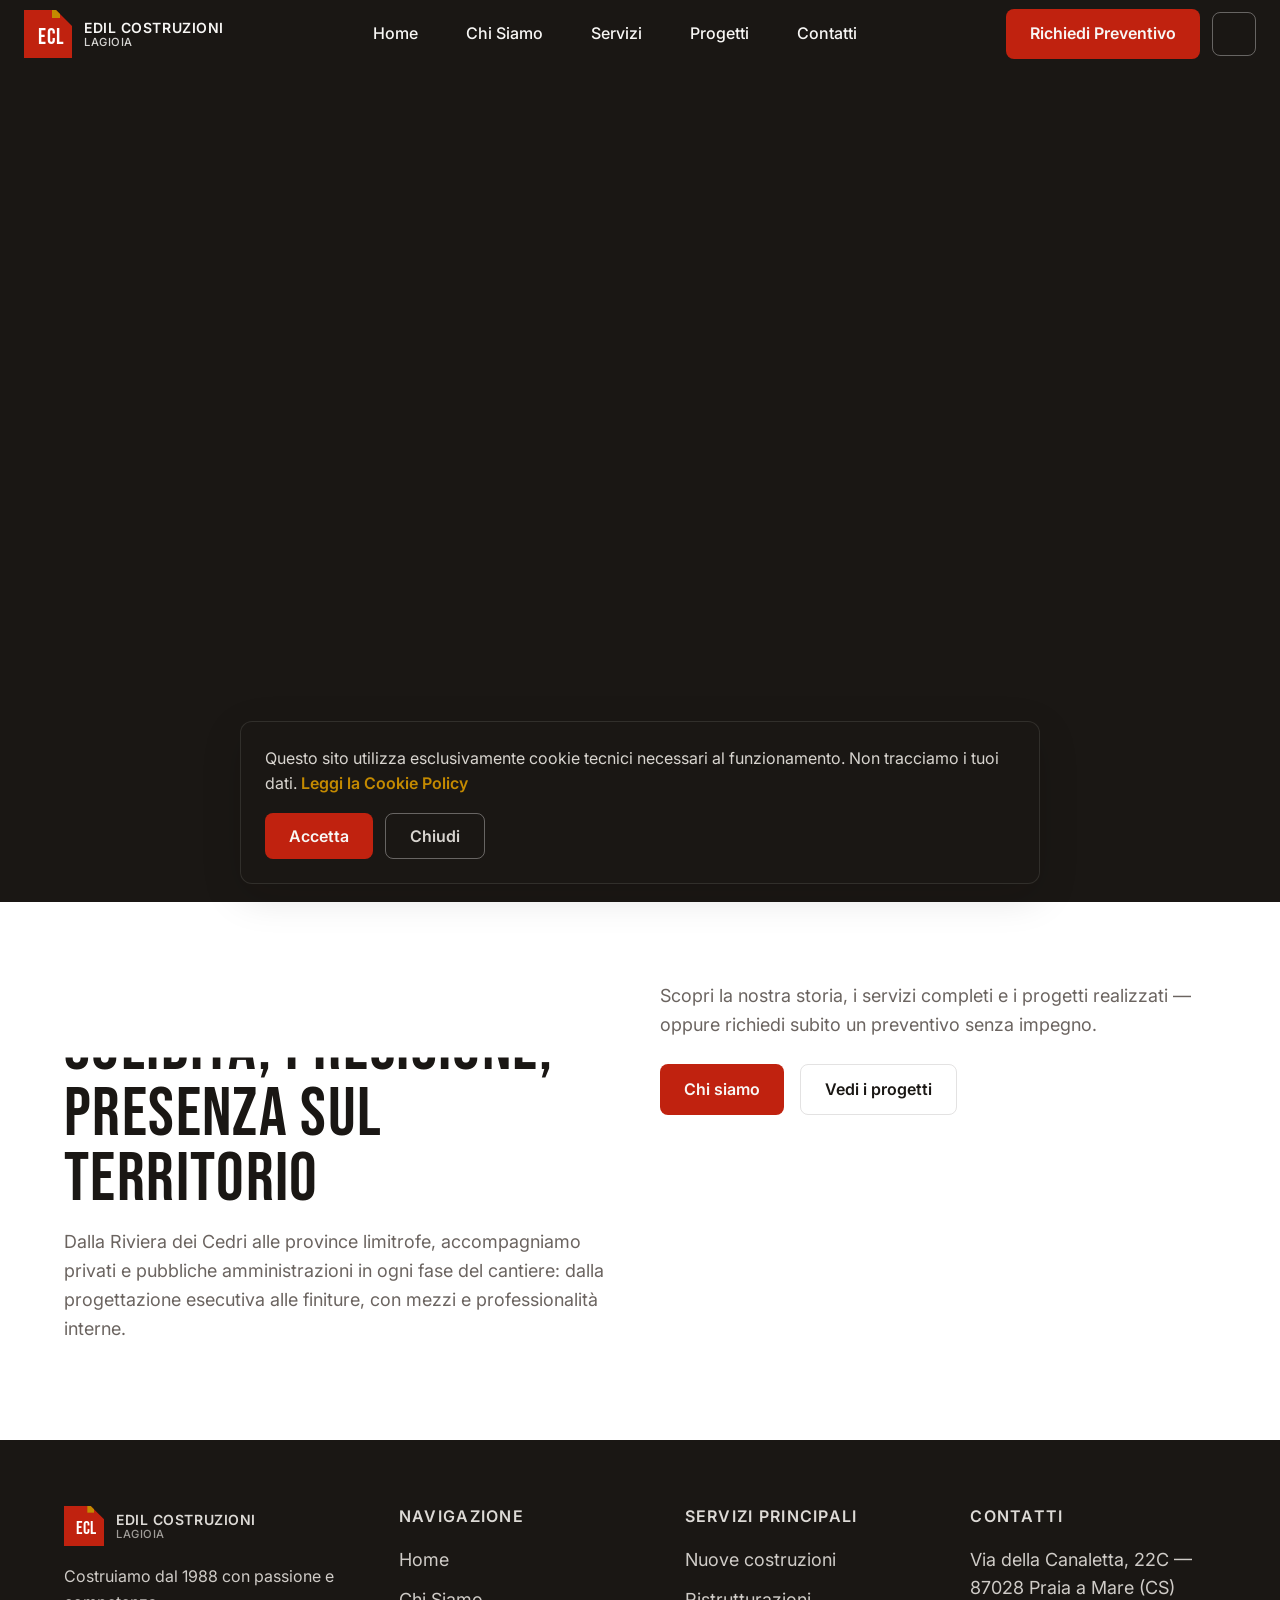
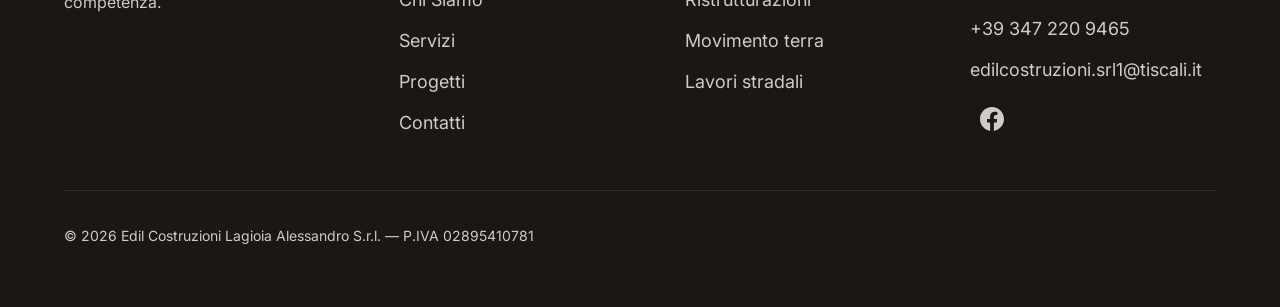
==== index.html @ 084acfce "Add static multi-page site for Edil Costruzioni Lagioia Implement homepage, chi-siamo, servizi, prog" ====
<!DOCTYPE html>
<html lang="it">
  <head>
    <meta charset="UTF-8" />
    <meta name="viewport" content="width=device-width, initial-scale=1.0" />
    <title>Edil Costruzioni Lagioia Alessandro S.r.l. — Impresa Edile dal 1988 | Praia a Mare (CS)</title>
    <meta
      name="description"
      content="Impresa edile con 35+ anni di esperienza in Calabria. Costruzioni, ristrutturazioni, movimento terra e opere civili nelle province di Cosenza, Potenza, Matera e Salerno. Richiedi un preventivo gratuito."
    />
    <meta
      name="keywords"
      content="impresa edile calabria, costruzioni cosenza, ristrutturazioni praia a mare, edil lagioia, costruzioni cs, ristrutturazioni calabria, superbonus calabria"
    />
    <meta name="author" content="Edil Costruzioni Lagioia Alessandro S.r.l." />
    <meta name="robots" content="index, follow" />
    <link rel="canonical" href="https://www.edilcostruzionilagioiaalessandro.it/" />

    <meta property="og:type" content="website" />
    <meta property="og:title" content="Edil Costruzioni Lagioia — Impresa Edile dal 1988 in Calabria" />
    <meta
      property="og:description"
      content="Costruzioni, ristrutturazioni e opere civili in Calabria. Oltre 35 anni di esperienza. Richiedi preventivo gratuito."
    />
    <meta property="og:url" content="https://www.edilcostruzionilagioiaalessandro.it/" />
    <meta property="og:locale" content="it_IT" />

    <meta name="twitter:card" content="summary_large_image" />
    <meta name="twitter:title" content="Edil Costruzioni Lagioia — Impresa Edile dal 1988" />
    <meta name="twitter:description" content="Impresa edile con 35+ anni di esperienza in Calabria. Preventivi gratuiti." />

    <link rel="preconnect" href="https://fonts.googleapis.com" />
    <link rel="preconnect" href="https://fonts.gstatic.com" crossorigin />
    <link
      href="https://fonts.googleapis.com/css2?family=Bebas+Neue&family=Inter:wght@400;500;600&display=swap"
      rel="stylesheet"
    />
    <link rel="icon" href="/favicon.svg" type="image/svg+xml" />
    <link rel="stylesheet" href="/assets/css/style.css" />

    <script type="application/ld+json">
      {
        "@context": "https://schema.org",
        "@type": "LocalBusiness",
        "@id": "https://www.edilcostruzionilagioiaalessandro.it/",
        "name": "Edil Costruzioni Lagioia Alessandro S.r.l.",
        "description": "Impresa edile con oltre 35 anni di esperienza in costruzioni, ristrutturazioni e opere civili in Calabria.",
        "url": "https://www.edilcostruzionilagioiaalessandro.it/",
        "telephone": "+393472209465",
        "email": "edilcostruzioni.srl1@tiscali.it",
        "foundingDate": "1988",
        "vatID": "IT02895410781",
        "address": {
          "@type": "PostalAddress",
          "streetAddress": "Via della Canaletta, 22C",
          "addressLocality": "Praia a Mare",
          "postalCode": "87028",
          "addressRegion": "CS",
          "addressCountry": "IT"
        },
        "geo": {
          "@type": "GeoCoordinates",
          "latitude": 39.8983,
          "longitude": 15.7773
        },
        "areaServed": ["Cosenza", "Potenza", "Matera", "Salerno"],
        "serviceType": [
          "Costruzioni residenziali",
          "Ristrutturazioni",
          "Movimento terra",
          "Noleggio mezzi",
          "Lavori stradali"
        ],
        "openingHoursSpecification": [
          {
            "@type": "OpeningHoursSpecification",
            "dayOfWeek": ["Monday", "Tuesday", "Wednesday", "Thursday", "Friday"],
            "opens": "08:00",
            "closes": "18:00"
          },
          {
            "@type": "OpeningHoursSpecification",
            "dayOfWeek": "Saturday",
            "opens": "08:00",
            "closes": "13:00"
          }
        ],
        "sameAs": ["https://www.facebook.com/costruzionilagioiasrl/"]
      }
    </script>
  </head>
  <body class="page-home">
    <a href="#main-content" class="sr-only skip-link">Salta al contenuto</a>

    <header class="site-header" role="banner">
      <div class="nav-inner" data-nav-root>
        <a href="/" class="logo-link" aria-label="Edil Costruzioni Lagioia — Home">
          <svg class="logo-svg" width="48" height="48" viewBox="0 0 48 48" aria-hidden="true">
            <defs>
              <clipPath id="logo-clip-home">
                <polygon points="0,0 32,0 48,16 48,48 0,48" />
              </clipPath>
            </defs>
            <g clip-path="url(#logo-clip-home)">
              <rect width="48" height="48" fill="#c0220f" />
              <rect x="28" y="0" width="8" height="8" fill="#c48a00" />
            </g>
            <text
              x="14"
              y="34"
              font-family="'Bebas Neue', sans-serif"
              font-size="22"
              fill="#ffffff"
              letter-spacing="0.05em"
            >
              ECL
            </text>
          </svg>
          <span class="logo-text">
            <span>Edil Costruzioni</span>
            <span>Lagioia</span>
          </span>
        </a>

        <nav class="nav-desktop" role="navigation" aria-label="Menu principale">
          <a href="/" class="nav-link" aria-current="page">Home</a>
          <a href="/chi-siamo/" class="nav-link">Chi Siamo</a>
          <a href="/servizi/" class="nav-link">Servizi</a>
          <a href="/progetti/" class="nav-link">Progetti</a>
          <a href="/contatti/" class="nav-link">Contatti</a>
        </nav>

        <div class="nav-actions">
          <a href="/contatti/" class="btn btn--primary">Richiedi Preventivo</a>
          <button type="button" class="btn btn--icon" data-theme-toggle aria-pressed="false" aria-label="Attiva tema scuro">
            <i data-lucide="moon" width="20" height="20" data-icon-moon aria-hidden="true"></i>
            <i data-lucide="sun" width="20" height="20" data-icon-sun aria-hidden="true"></i>
          </button>
        </div>

        <button
          type="button"
          class="burger-toggle"
          data-burger-toggle
          aria-expanded="false"
          aria-controls="mobile-menu"
          aria-label="Apri menu"
        >
          <i data-lucide="menu" width="24" height="24" aria-hidden="true"></i>
        </button>
      </div>
    </header>

    <div
      id="mobile-menu"
      class="mobile-menu"
      data-mobile-menu
      role="dialog"
      aria-modal="true"
      aria-label="Menu di navigazione"
      aria-hidden="true"
    >
      <div class="mobile-menu__top">
        <button type="button" class="mobile-menu__close" data-mobile-close aria-label="Chiudi menu">
          <i data-lucide="x" width="28" height="28" aria-hidden="true"></i>
        </button>
      </div>
      <nav class="mobile-menu__nav" aria-label="Sezioni">
        <a href="/">Home</a>
        <a href="/chi-siamo/">Chi Siamo</a>
        <a href="/servizi/">Servizi</a>
        <a href="/progetti/">Progetti</a>
        <a href="/contatti/">Contatti</a>
      </nav>
      <div class="mobile-menu__bottom">
        <a href="tel:+393472209465"><i data-lucide="phone" width="20" height="20" aria-hidden="true"></i> +39 347 220 9465</a>
        <a
          class="btn btn--whatsapp"
          href="https://wa.me/393472209465?text=Buongiorno%2C%20vi%20contatto%20dal%20sito%20web.%20Vorrei%20richiedere%20un%20preventivo%20per%20i%20seguenti%20lavori%3A%20"
          target="_blank"
          rel="noopener noreferrer"
        >
          <i data-lucide="message-circle" width="22" height="22" aria-hidden="true"></i>
          WhatsApp
        </a>
      </div>
    </div>

    <main id="main-content">
      <section class="hero" id="home" aria-labelledby="hero-title">
        <div class="hero__grid">
          <div class="hero__content">
            <p class="hero__overline reveal">Dal 1988 in Calabria</p>
            <h1 id="hero-title" class="reveal-up">Costruiamo<br />il tuo futuro</h1>
            <p class="hero__subtitle reveal text-muted">
              Impresa edile di fiducia da oltre 35 anni. Costruzioni, ristrutturazioni e opere civili nelle province di
              Cosenza, Potenza, Matera e Salerno.
            </p>
            <div class="hero__actions reveal">
              <a href="/contatti/" class="btn btn--primary">Richiedi Preventivo</a>
              <a href="/servizi/" class="btn btn--outline-light">Scopri i Servizi</a>
            </div>
            <div class="hero__stats reveal" data-hero-stats>
              <div class="stat-card">
                <div class="stat-card__num" data-count="35">0+</div>
                <p class="stat-card__label">Anni di esperienza</p>
              </div>
              <div class="stat-card">
                <div class="stat-card__num" data-count="500">0+</div>
                <p class="stat-card__label">Progetti completati</p>
              </div>
              <div class="stat-card">
                <div class="stat-card__num" data-count="4">0</div>
                <p class="stat-card__label">Province servite</p>
              </div>
            </div>
          </div>
          <div class="hero__media reveal">
            <img
              src="https://images.unsplash.com/photo-1504307651254-35680f356dfd?w=1200&q=80"
              alt="Cantiere edile con gru e ponteggi"
              width="800"
              height="1000"
              decoding="async"
              fetchpriority="high"
            />
          </div>
        </div>
        <div class="hero__scroll" aria-hidden="true">
          <span>Scroll</span>
          <i data-lucide="chevron-down" width="20" height="20"></i>
        </div>
      </section>

      <section class="intro-strip section" aria-labelledby="intro-title">
        <div class="container intro-strip__inner">
          <div class="reveal-up">
            <span class="section-label">Perché sceglierci</span>
            <h2 id="intro-title">Solidità, precisione, presenza sul territorio</h2>
            <p class="text-muted">
              Dalla Riviera dei Cedri alle province limitrofe, accompagniamo privati e pubbliche amministrazioni in ogni
              fase del cantiere: dalla progettazione esecutiva alle finiture, con mezzi e professionalità interne.
            </p>
          </div>
          <div class="reveal">
            <p class="text-muted" style="margin-bottom: var(--space-6)">
              Scopri la nostra storia, i servizi completi e i progetti realizzati — oppure richiedi subito un preventivo
              senza impegno.
            </p>
            <div style="display: flex; flex-wrap: wrap; gap: var(--space-4)">
              <a href="/chi-siamo/" class="btn btn--primary">Chi siamo</a>
              <a href="/progetti/" class="btn btn--ghost">Vedi i progetti</a>
            </div>
          </div>
        </div>
      </section>
    </main>

    <footer class="site-footer" role="contentinfo">
      <div class="container">
        <div class="footer-grid">
          <div>
            <a href="/" class="logo-link" style="margin-bottom: var(--space-4)">
              <svg class="logo-svg" width="40" height="40" viewBox="0 0 48 48" aria-hidden="true">
                <defs>
                  <clipPath id="logo-clip-foot-home">
                    <polygon points="0,0 32,0 48,16 48,48 0,48" />
                  </clipPath>
                </defs>
                <g clip-path="url(#logo-clip-foot-home)">
                  <rect width="48" height="48" fill="#c0220f" />
                  <rect x="28" y="0" width="8" height="8" fill="#c48a00" />
                </g>
                <text x="14" y="34" font-family="'Bebas Neue', sans-serif" font-size="22" fill="#ffffff">ECL</text>
              </svg>
              <span class="logo-text">
                <span>Edil Costruzioni</span>
                <span>Lagioia</span>
              </span>
            </a>
            <p class="footer-tagline">Costruiamo dal 1988 con passione e competenza.</p>
          </div>
          <div class="footer-col">
            <h3>Navigazione</h3>
            <ul>
              <li><a href="/">Home</a></li>
              <li><a href="/chi-siamo/">Chi Siamo</a></li>
              <li><a href="/servizi/">Servizi</a></li>
              <li><a href="/progetti/">Progetti</a></li>
              <li><a href="/contatti/">Contatti</a></li>
            </ul>
          </div>
          <div class="footer-col">
            <h3>Servizi principali</h3>
            <ul>
              <li><a href="/servizi/">Nuove costruzioni</a></li>
              <li><a href="/servizi/">Ristrutturazioni</a></li>
              <li><a href="/servizi/">Movimento terra</a></li>
              <li><a href="/servizi/">Lavori stradali</a></li>
            </ul>
          </div>
          <div class="footer-col">
            <h3>Contatti</h3>
            <ul>
              <li>Via della Canaletta, 22C — 87028 Praia a Mare (CS)</li>
              <li><a href="tel:+393472209465">+39 347 220 9465</a></li>
              <li><a href="mailto:edilcostruzioni.srl1@tiscali.it">edilcostruzioni.srl1@tiscali.it</a></li>
            </ul>
            <a
              href="https://www.facebook.com/costruzionilagioiasrl/"
              class="social-link"
              aria-label="Facebook"
              target="_blank"
              rel="noopener noreferrer"
            >
              <svg width="24" height="24" viewBox="0 0 24 24" aria-hidden="true" fill="currentColor">
                <path
                  d="M24 12.073c0-6.627-5.373-12-12-12s-12 5.373-12 12c0 5.99 4.388 10.954 10.125 11.854v-8.385H7.078v-3.47h3.047V9.43c0-3.007 1.792-4.669 4.533-4.669 1.312 0 2.686.235 2.686.235v2.953H15.83c-1.491 0-1.956.925-1.956 1.874v2.25h3.328l-.532 3.47h-2.796v8.385C19.612 23.027 24 18.062 24 12.073z"
                />
              </svg>
            </a>
          </div>
        </div>
        <div class="footer-bottom">
          <p>© 2026 Edil Costruzioni Lagioia Alessandro S.r.l. — P.IVA 02895410781</p>
          <div class="footer-legal">
            <button type="button" class="btn btn--ghost" data-modal-open="modal-privacy" style="border: none; padding: 0; min-height: 44px">
              Privacy Policy
            </button>
            <button type="button" class="btn btn--ghost" data-modal-open="modal-cookie" style="border: none; padding: 0; min-height: 44px">
              Cookie Policy
            </button>
          </div>
        </div>
      </div>
    </footer>

    <div
      id="modal-privacy"
      class="modal"
      role="dialog"
      aria-modal="true"
      aria-labelledby="privacy-title"
      aria-hidden="true"
    >
      <div class="modal__dialog" role="document">
        <button type="button" class="modal__close" data-modal-close aria-label="Chiudi">
          <i data-lucide="x" width="22" height="22"></i>
        </button>
        <h2 id="privacy-title">Privacy Policy</h2>
        <p>
          La presente informativa descrive le modalità di trattamento dei dati personali raccolti tramite il sito web di
          Edil Costruzioni Lagioia Alessandro S.r.l. (di seguito, “Titolare”), in conformità al Regolamento (UE) 2016/679
          (GDPR) e alla normativa italiana applicabile.
        </p>
        <h3>Titolare del trattamento</h3>
        <p>
          Edil Costruzioni Lagioia Alessandro S.r.l., con sede in Via della Canaletta, 22C — 87028 Praia a Mare (CS),
          P.IVA 02895410781, e-mail edilcostruzioni.srl1@tiscali.it, telefono +39 347 220 9465.
        </p>
        <h3>Tipologie di dati trattati</h3>
        <p>
          Attraverso il modulo contatti possono essere trattati: nome e cognome, indirizzo e-mail, numero di telefono,
          tipologia di richiesta, contenuto del messaggio e dati inclusi volontariamente nel testo. I dati inviati tramite
          e-mail (mailto) sono trattati per dare riscontro alla richiesta.
        </p>
        <h3>Finalità e base giuridica</h3>
        <p>
          Gestione delle richieste di contatto/preventivo (art. 6, comma 1, lett. b GDPR — esecuzione di misure
          precontrattuali). Eventuale conservazione delle comunicazioni per finalità di difesa in sede giudiziaria
          (legittimo interesse, art. 6, comma 1, lett. f).
        </p>
        <h3>Destinatari</h3>
        <p>
          I dati possono essere trattati da personale autorizzato del Titolare e da fornitori tecnici strettamente
          necessari alla gestione della casella di posta e dell’hosting, in qualità di responsabili o autorizzati.
        </p>
        <h3>Trasferimenti extra UE</h3>
        <p>Non sono previsti trasferimenti verso Paesi extra-UE in assenza di garanzie adeguate.</p>
        <h3>Conservazione</h3>
        <p>
          I dati sono conservati per il tempo necessario a evadere la richiesta e, in ogni caso, nei limiti consentiti
          dalla legge, salvo obblighi di conservazione documentale più lunghi.
        </p>
        <h3>Diritti dell’interessato</h3>
        <p>
          L’interessato può esercitare i diritti di accesso, rettifica, cancellazione, limitazione, opposizione e
          portabilità ove applicabili, rivolgendosi al Titolare ai recapiti indicati. È possibile proporre reclamo
          all’Autorità Garante (www.garanteprivacy.it).
        </p>
      </div>
    </div>

    <div
      id="modal-cookie"
      class="modal"
      role="dialog"
      aria-modal="true"
      aria-labelledby="cookie-title"
      aria-hidden="true"
    >
      <div class="modal__dialog" role="document">
        <button type="button" class="modal__close" data-modal-close aria-label="Chiudi">
          <i data-lucide="x" width="22" height="22"></i>
        </button>
        <h2 id="cookie-title">Cookie Policy</h2>
        <p>
          Questo sito utilizza esclusivamente cookie tecnici strettamente necessari al funzionamento delle pagine e alla
          memorizzazione temporanea di preferenze essenziali (ad esempio tema chiaro/scuro o consenso al banner informativo
          in sessione). Non utilizziamo cookie di profilazione né strumenti di analisi di terze parti sulle pagine
          descritte in questa policy.
        </p>
        <h3>Gestione del consenso</h3>
        <p>
          Attraverso il banner in basso puoi prendere visione dell’informativa e proseguire la navigazione. Le scelte
          effettuate possono essere memorizzate in ambito sessione come da impostazioni del browser.
        </p>
        <h3>Disabilitazione cookie</h3>
        <p>
          Puoi gestire o disabilitare i cookie dalle impostazioni del browser; la disabilitazione dei cookie tecnici potrebbe
          compromettere alcune funzionalità del sito.
        </p>
      </div>
    </div>

    <div class="cookie-banner" data-cookie-banner role="region" aria-label="Informazioni sui cookie">
      <p style="margin: 0; font-size: var(--text-sm)">
        Questo sito utilizza esclusivamente cookie tecnici necessari al funzionamento. Non tracciamo i tuoi dati.
        <button type="button" class="btn btn--ghost" data-modal-open="modal-cookie" style="display: inline; padding: 0; min-height: auto; border: none; color: var(--color-gold)">
          Leggi la Cookie Policy
        </button>
      </p>
      <div class="cookie-banner__actions">
        <button type="button" class="btn btn--primary" data-cookie-accept>Accetta</button>
        <button type="button" class="btn btn--ghost" data-cookie-dismiss style="border-color: rgba(248,247,245,0.35); color: inherit">
          Chiudi
        </button>
      </div>
    </div>

    <a
      class="float-wa"
      href="https://wa.me/393472209465?text=Buongiorno%2C%20vi%20contatto%20dal%20sito%20web.%20Vorrei%20richiedere%20un%20preventivo%20per%20i%20seguenti%20lavori%3A%20"
      target="_blank"
      rel="noopener noreferrer"
      aria-label="Scrivici su WhatsApp"
    >
      <svg width="28" height="28" viewBox="0 0 24 24" fill="currentColor" aria-hidden="true">
        <path
          d="M17.472 14.382c-.297-.149-1.758-.867-2.03-.967-.273-.099-.471-.148-.67.15-.197.297-.767.966-.94 1.164-.173.199-.347.223-.644.075-.297-.15-1.255-.463-2.39-1.475-.883-.788-1.48-1.761-1.653-2.059-.173-.297-.018-.458.13-.606.134-.133.298-.347.446-.52.149-.174.198-.298.298-.497.099-.198.05-.371-.025-.52-.075-.149-.669-1.612-.916-2.207-.242-.579-.487-.5-.669-.51-.173-.008-.371-.01-.57-.01-.198 0-.52.074-.792.372-.272.297-1.04 1.016-1.04 2.479 0 1.462 1.065 2.875 1.213 3.074.149.198 2.096 3.2 5.077 4.487.709.306 1.262.489 1.694.625.712.227 1.36.195 1.871.118.571-.085 1.758-.719 2.006-1.413.248-.694.248-1.289.173-1.413-.074-.124-.272-.198-.57-.347m-5.421 7.403h-.004a9.87 9.87 0 01-5.031-1.378l-.361-.214-3.741.982.998-3.648-.235-.374a9.86 9.86 0 01-1.51-5.26c.001-5.45 4.436-9.884 9.888-9.884 2.64 0 5.122 1.03 6.988 2.898a9.825 9.825 0 012.893 6.994c-.003 5.45-4.435 9.884-9.885 9.884m8.413-18.297A11.815 11.815 0 0012.05 0C5.495 0 .16 5.335.157 11.892c0 2.096.547 4.142 1.588 5.945L.057 24l6.305-1.654a11.882 11.882 0 005.683 1.448h.005c6.554 0 11.89-5.335 11.893-11.893a11.821 11.821 0 00-3.48-8.413z"
        />
      </svg>
    </a>

    <script src="https://unpkg.com/lucide@0.469.0/dist/umd/lucide.min.js" defer></script>
    <script src="/assets/js/main.js" defer></script>
  </body>
</html>
---- assets/css/style.css ----
/* Edil Costruzioni Lagioia — design system & layout */

:root {
  /* Surfaces */
  --color-bg: #f8f7f5;
  --color-surface: #ffffff;
  --color-surface-2: #f2f0ec;
  --color-surface-offset: #e8e6e1;
  --color-divider: #dddbd6;
  --color-border: oklch(from #1a1714 l c h / 0.12);

  /* Text */
  --color-text: #1a1714;
  --color-text-muted: #6b6460;
  --color-text-faint: #b0ada8;
  --color-text-inverse: #f8f7f5;

  /* Primary */
  --color-primary: #c0220f;
  --color-primary-hover: #a01b0a;
  --color-primary-active: #7d1408;
  --color-primary-highlight: #f5ddd9;

  /* Gold */
  --color-gold: #c48a00;
  --color-gold-hover: #a37200;
  --color-gold-highlight: #f5ead0;

  /* Dark */
  --color-dark: #1a1714;
  --color-dark-surface: #252220;
  --color-dark-border: oklch(from #f8f7f5 l c h / 0.1);

  --radius-sm: 0.25rem;
  --radius-md: 0.5rem;
  --radius-lg: 0.75rem;
  --radius-xl: 1.25rem;
  --radius-full: 9999px;
  --transition: 200ms cubic-bezier(0.16, 1, 0.3, 1);
  --shadow-sm: 0 1px 2px oklch(0.15 0.02 30 / 0.06);
  --shadow-md: 0 4px 16px oklch(0.15 0.02 30 / 0.09);
  --shadow-lg: 0 12px 40px oklch(0.15 0.02 30 / 0.13);

  --text-xs: clamp(0.75rem, 0.7rem + 0.25vw, 0.875rem);
  --text-sm: clamp(0.875rem, 0.82rem + 0.27vw, 1rem);
  --text-base: clamp(1rem, 0.95rem + 0.25vw, 1.125rem);
  --text-lg: clamp(1.125rem, 1rem + 0.6vw, 1.375rem);
  --text-xl: clamp(1.5rem, 1.2rem + 1.25vw, 2.25rem);
  --text-2xl: clamp(2.5rem, 1.5rem + 3.5vw, 5rem);
  --text-hero: clamp(3.5rem, 1rem + 9vw, 9rem);

  --space-1: 0.25rem;
  --space-2: 0.5rem;
  --space-3: 0.75rem;
  --space-4: 1rem;
  --space-6: 1.5rem;
  --space-8: 2rem;
  --space-10: 2.5rem;
  --space-12: 3rem;
  --space-16: 4rem;
  --space-20: 5rem;
  --space-24: 6rem;
  --space-32: 8rem;

  --font-display: "Bebas Neue", system-ui, sans-serif;
  --font-body: "Inter", system-ui, sans-serif;

  --header-height: 4.25rem;
}

/* Dark — prefers-color-scheme (before JS) */
@media (prefers-color-scheme: dark) {
  :root:not([data-theme="light"]) {
    --color-bg: #141210;
    --color-surface: #1c1a17;
    --color-surface-2: #252220;
    --color-surface-offset: #2a2724;
    --color-divider: #3a3632;
    --color-border: oklch(from #e8e5e0 l c h / 0.12);
    --color-text: #e8e5e0;
    --color-text-muted: #a8a39c;
    --color-text-faint: #6b6560;
    --color-text-inverse: #141210;
    --color-primary: #e8432e;
    --color-primary-hover: #f0654a;
    --color-primary-active: #c43524;
    --color-primary-highlight: #3d2520;
    --color-gold: #d4a020;
    --color-gold-hover: #e8b535;
    --color-gold-highlight: #3d3420;
    --color-dark: #0e0d0c;
    --color-dark-surface: #1c1a17;
  }
}

/* Manual theme overrides */
:root[data-theme="dark"] {
  --color-bg: #141210;
  --color-surface: #1c1a17;
  --color-surface-2: #252220;
  --color-surface-offset: #2a2724;
  --color-divider: #3a3632;
  --color-border: oklch(from #e8e5e0 l c h / 0.12);
  --color-text: #e8e5e0;
  --color-text-muted: #a8a39c;
  --color-text-faint: #6b6560;
  --color-text-inverse: #141210;
  --color-primary: #e8432e;
  --color-primary-hover: #f0654a;
  --color-primary-active: #c43524;
  --color-primary-highlight: #3d2520;
  --color-gold: #d4a020;
  --color-gold-hover: #e8b535;
  --color-gold-highlight: #3d3420;
  --color-dark: #0e0d0c;
  --color-dark-surface: #1c1a17;
}

:root[data-theme="light"] {
  --color-bg: #f8f7f5;
  --color-surface: #ffffff;
  --color-surface-2: #f2f0ec;
  --color-surface-offset: #e8e6e1;
  --color-divider: #dddbd6;
  --color-border: oklch(from #1a1714 l c h / 0.12);
  --color-text: #1a1714;
  --color-text-muted: #6b6460;
  --color-text-faint: #b0ada8;
  --color-text-inverse: #f8f7f5;
  --color-primary: #c0220f;
  --color-primary-hover: #a01b0a;
  --color-primary-active: #7d1408;
  --color-primary-highlight: #f5ddd9;
  --color-gold: #c48a00;
  --color-gold-hover: #a37200;
  --color-gold-highlight: #f5ead0;
  --color-dark: #1a1714;
  --color-dark-surface: #252220;
}

*,
*::before,
*::after {
  box-sizing: border-box;
}

html {
  scroll-behavior: smooth;
}

@media (prefers-reduced-motion: reduce) {
  html {
    scroll-behavior: auto;
  }

  *,
  *::before,
  *::after {
    animation-duration: 0.01ms !important;
    transition-duration: 0.01ms !important;
  }
}

body {
  margin: 0;
  font-family: var(--font-body);
  font-size: var(--text-base);
  font-weight: 400;
  line-height: 1.6;
  color: var(--color-text);
  background-color: var(--color-bg);
  -webkit-font-smoothing: antialiased;
}

img {
  max-width: 100%;
  height: auto;
  display: block;
}

a {
  color: var(--color-primary);
  text-decoration: none;
  transition: color var(--transition);
}

a:hover {
  color: var(--color-primary-hover);
}

a:focus-visible,
button:focus-visible,
input:focus-visible,
select:focus-visible,
textarea:focus-visible {
  outline: 2px solid var(--color-primary);
  outline-offset: 3px;
}

.sr-only {
  position: absolute;
  width: 1px;
  height: 1px;
  padding: 0;
  margin: -1px;
  overflow: hidden;
  clip: rect(0, 0, 0, 0);
  white-space: nowrap;
  border: 0;
}

.skip-link:focus {
  position: fixed;
  top: var(--space-4);
  left: var(--space-4);
  z-index: 10000;
  padding: var(--space-3) var(--space-4);
  background: var(--color-surface);
  color: var(--color-text);
  clip: auto;
  width: auto;
  height: auto;
  overflow: visible;
  border-radius: var(--radius-md);
  box-shadow: var(--shadow-lg);
}

h1,
h2,
.display {
  font-family: var(--font-display);
  font-weight: 400;
  line-height: 0.95;
  letter-spacing: 0.02em;
  text-transform: uppercase;
}

h1 {
  font-size: var(--text-hero);
  margin: 0 0 var(--space-6);
}

h2 {
  font-size: var(--text-2xl);
  margin: 0 0 var(--space-6);
}

h3 {
  font-family: var(--font-body);
  font-size: var(--text-lg);
  font-weight: 600;
  margin: 0 0 var(--space-3);
}

p {
  margin: 0 0 var(--space-4);
}

.section-label {
  display: block;
  font-size: var(--text-xs);
  font-weight: 600;
  letter-spacing: 0.2em;
  text-transform: uppercase;
  color: var(--color-gold);
  margin-bottom: var(--space-3);
}

.text-muted {
  color: var(--color-text-muted);
}

.container {
  width: 100%;
  max-width: 1200px;
  margin-inline: auto;
  padding-inline: var(--space-6);
}

.container--wide {
  max-width: 1400px;
}

/* ——— Site header / nav ——— */
.site-header {
  position: fixed;
  top: 0;
  left: 0;
  right: 0;
  z-index: 1000;
  height: var(--header-height);
  transition:
    background-color var(--transition),
    box-shadow var(--transition);
}

.site-header.is-scrolled,
.site-header.is-solid {
  background-color: var(--color-surface);
  box-shadow: var(--shadow-sm);
}

body:not(.page-home) .site-header {
  background-color: var(--color-surface);
  box-shadow: var(--shadow-sm);
}

body.page-home .site-header:not(.is-scrolled):not(.is-solid) {
  background: transparent;
  box-shadow: none;
}

body.page-home .site-header:not(.is-scrolled):not(.is-solid) .nav-link {
  color: var(--color-text-inverse);
}

body.page-home .site-header:not(.is-scrolled):not(.is-solid) .nav-link:hover,
body.page-home .site-header:not(.is-scrolled):not(.is-solid) .nav-link[aria-current="page"] {
  color: var(--color-gold-highlight);
}

body.page-home .site-header:not(.is-scrolled):not(.is-solid) .logo-text {
  color: var(--color-text-inverse);
}

body.page-home .site-header:not(.is-scrolled):not(.is-solid) .logo-text span:last-child {
  color: rgba(248, 247, 245, 0.85);
}

.nav-inner {
  display: flex;
  align-items: center;
  justify-content: space-between;
  gap: var(--space-4);
  height: var(--header-height);
  max-width: 1400px;
  margin-inline: auto;
  padding-inline: var(--space-6);
}

.logo-link {
  display: flex;
  align-items: center;
  gap: var(--space-3);
  color: inherit;
  min-height: 44px;
  min-width: 44px;
}

.logo-link:hover {
  color: inherit;
}

.logo-svg {
  flex-shrink: 0;
}

.logo-text {
  display: flex;
  flex-direction: column;
  line-height: 1.1;
  font-family: var(--font-body);
  font-size: var(--text-xs);
  font-weight: 600;
  letter-spacing: 0.04em;
  text-transform: uppercase;
  color: var(--color-text);
}

.logo-text span:last-child {
  font-weight: 500;
  color: var(--color-text-muted);
  font-size: 0.7rem;
}

.nav-desktop {
  display: none;
  align-items: center;
  justify-content: center;
  flex: 1;
  gap: var(--space-8);
}

@media (min-width: 1024px) {
  .nav-desktop {
    display: flex;
  }
}

.nav-link {
  font-size: var(--text-sm);
  font-weight: 500;
  color: var(--color-text);
  padding: var(--space-2) var(--space-2);
  min-height: 44px;
  display: inline-flex;
  align-items: center;
}

.nav-link[aria-current="page"] {
  color: var(--color-primary);
}

.nav-actions {
  display: none;
  align-items: center;
  gap: var(--space-3);
}

@media (min-width: 1024px) {
  .nav-actions {
    display: flex;
  }
}

.btn {
  display: inline-flex;
  align-items: center;
  justify-content: center;
  gap: var(--space-2);
  min-height: 44px;
  padding: var(--space-3) var(--space-6);
  font-family: var(--font-body);
  font-size: var(--text-sm);
  font-weight: 600;
  border: none;
  border-radius: var(--radius-md);
  cursor: pointer;
  transition:
    background-color var(--transition),
    color var(--transition),
    border-color var(--transition),
    transform var(--transition);
}

.btn--primary {
  background-color: var(--color-primary);
  color: var(--color-text-inverse);
}

.btn--primary:hover {
  background-color: var(--color-primary-hover);
  color: var(--color-text-inverse);
}

.btn--ghost {
  background: transparent;
  color: var(--color-text);
  border: 1px solid var(--color-border);
}

.btn--outline-light {
  background: transparent;
  color: var(--color-text-inverse);
  border: 2px solid rgba(248, 247, 245, 0.85);
}

.btn--outline-light:hover {
  background: rgba(248, 247, 245, 0.1);
  color: var(--color-text-inverse);
}

.btn--icon {
  min-width: 44px;
  padding: var(--space-3);
  background: transparent;
  color: var(--color-text);
  border: 1px solid var(--color-border);
  border-radius: var(--radius-md);
}

/* Icone tema: sole in dark, luna in light */
.btn--icon [data-icon-sun] {
  display: none;
}

html[data-theme="dark"] .btn--icon [data-icon-moon] {
  display: none;
}

html[data-theme="dark"] .btn--icon [data-icon-sun] {
  display: inline-block;
}

html[data-theme="light"] .btn--icon [data-icon-moon] {
  display: inline-block;
}

html[data-theme="light"] .btn--icon [data-icon-sun] {
  display: none;
}

@media (prefers-color-scheme: dark) {
  html:not([data-theme]) .btn--icon [data-icon-moon] {
    display: none;
  }

  html:not([data-theme]) .btn--icon [data-icon-sun] {
    display: inline-block;
  }
}

body.page-home .site-header:not(.is-scrolled):not(.is-solid) .btn--icon {
  color: var(--color-text-inverse);
  border-color: rgba(248, 247, 245, 0.35);
}

.burger-toggle {
  display: inline-flex;
  align-items: center;
  justify-content: center;
  min-width: 44px;
  min-height: 44px;
  padding: var(--space-2);
  background: transparent;
  border: 1px solid var(--color-border);
  border-radius: var(--radius-md);
  color: var(--color-text);
  cursor: pointer;
}

body.page-home .site-header:not(.is-scrolled):not(.is-solid) .burger-toggle {
  color: var(--color-text-inverse);
  border-color: rgba(248, 247, 245, 0.35);
}

@media (min-width: 1024px) {
  .burger-toggle {
    display: none;
  }
}

/* Mobile menu overlay */
.mobile-menu {
  position: fixed;
  inset: 0;
  z-index: 2000;
  background: #1a1714;
  color: var(--color-text-inverse);
  display: flex;
  flex-direction: column;
  padding: var(--space-6);
  transform: translateY(100%);
  visibility: hidden;
  transition:
    transform 0.5s cubic-bezier(0.16, 1, 0.3, 1),
    visibility 0.5s;
}

.mobile-menu.is-open {
  transform: translateY(0);
  visibility: visible;
}

/* Chiusura: da translateY(0) a translateY(-100%) senza perdere lo stato intermedio */
.mobile-menu.is-open.is-closing {
  transform: translateY(-100%);
}

.mobile-menu__top {
  display: flex;
  justify-content: flex-end;
  margin-bottom: var(--space-8);
}

.mobile-menu__close {
  min-width: 44px;
  min-height: 44px;
  display: inline-flex;
  align-items: center;
  justify-content: center;
  background: transparent;
  border: 1px solid rgba(248, 247, 245, 0.25);
  border-radius: var(--radius-md);
  color: var(--color-text-inverse);
  cursor: pointer;
}

.mobile-menu__nav {
  flex: 1;
  display: flex;
  flex-direction: column;
  gap: var(--space-4);
}

.mobile-menu__nav a {
  font-family: var(--font-display);
  font-size: var(--text-2xl);
  color: var(--color-text-inverse);
  opacity: 0;
  transform: translateX(-24px);
  transition:
    opacity 0.4s var(--transition),
    transform 0.4s cubic-bezier(0.16, 1, 0.3, 1);
}

.mobile-menu.is-open .mobile-menu__nav a {
  opacity: 1;
  transform: translateX(0);
}

.mobile-menu.is-open .mobile-menu__nav a:nth-child(1) {
  transition-delay: 0.05s;
}
.mobile-menu.is-open .mobile-menu__nav a:nth-child(2) {
  transition-delay: 0.1s;
}
.mobile-menu.is-open .mobile-menu__nav a:nth-child(3) {
  transition-delay: 0.15s;
}
.mobile-menu.is-open .mobile-menu__nav a:nth-child(4) {
  transition-delay: 0.2s;
}
.mobile-menu.is-open .mobile-menu__nav a:nth-child(5) {
  transition-delay: 0.25s;
}

.mobile-menu__bottom {
  display: flex;
  flex-direction: column;
  gap: var(--space-4);
  padding-top: var(--space-8);
  border-top: 1px solid rgba(248, 247, 245, 0.12);
}

.mobile-menu__bottom a {
  display: inline-flex;
  align-items: center;
  gap: var(--space-3);
  color: var(--color-text-inverse);
  font-weight: 500;
  min-height: 44px;
}

.mobile-menu__bottom .btn--whatsapp {
  justify-content: center;
  background: #25d366;
  color: #fff;
  border-radius: var(--radius-md);
  padding: var(--space-4);
}

.mobile-menu__bottom .btn--whatsapp:hover {
  filter: brightness(1.05);
  color: #fff;
}

body.menu-open {
  overflow: hidden;
}

/* ——— Hero ——— */
.hero {
  min-height: 100vh;
  min-height: 100dvh;
  background: var(--color-dark);
  color: var(--color-text-inverse);
  padding-top: var(--header-height);
  position: relative;
  overflow: hidden;
}

.hero__grid {
  display: grid;
  grid-template-columns: 1fr;
  min-height: calc(100vh - var(--header-height));
  min-height: calc(100dvh - var(--header-height));
}

@media (min-width: 1024px) {
  .hero__grid {
    grid-template-columns: 3fr 2fr;
    align-items: stretch;
  }
}

.hero__content {
  display: flex;
  flex-direction: column;
  justify-content: center;
  padding: var(--space-12) var(--space-6) var(--space-16);
  z-index: 1;
}

@media (min-width: 1024px) {
  .hero__content {
    padding: var(--space-16) var(--space-8) var(--space-24);
  }
}

.hero__overline {
  font-size: var(--text-xs);
  font-weight: 600;
  letter-spacing: 0.25em;
  text-transform: uppercase;
  color: var(--color-gold);
  margin-bottom: var(--space-4);
}

.hero h1 {
  color: var(--color-text-inverse);
  max-width: 14ch;
}

.hero__subtitle {
  font-size: var(--text-lg);
  color: rgba(232, 229, 224, 0.82);
  max-width: 38ch;
  margin-bottom: var(--space-8);
}

.hero__actions {
  display: flex;
  flex-wrap: wrap;
  gap: var(--space-4);
  margin-bottom: var(--space-12);
}

.hero__media {
  position: relative;
  min-height: 280px;
}

@media (min-width: 1024px) {
  .hero__media {
    min-height: auto;
  }
}

.hero__media img {
  width: 100%;
  height: 100%;
  object-fit: cover;
  object-position: center;
}

@media (min-width: 1024px) {
  .hero__media {
    margin-right: calc(-1 * var(--space-6));
  }
}

.hero__stats {
  display: flex;
  flex-wrap: nowrap;
  gap: var(--space-6);
  overflow-x: auto;
  padding-bottom: var(--space-2);
  -webkit-overflow-scrolling: touch;
}

@media (min-width: 640px) {
  .hero__stats {
    flex-wrap: wrap;
    overflow: visible;
  }
}

.stat-card {
  flex: 1 0 min(140px, 40%);
  min-width: 120px;
  padding: var(--space-4);
  border: 1px solid rgba(248, 247, 245, 0.15);
  border-radius: var(--radius-lg);
  background: rgba(26, 23, 20, 0.5);
}

.stat-card__num {
  font-family: var(--font-display);
  font-size: var(--text-xl);
  color: var(--color-gold);
  line-height: 1;
  margin-bottom: var(--space-2);
}

.stat-card__label {
  font-size: var(--text-xs);
  color: rgba(232, 229, 224, 0.75);
  text-transform: uppercase;
  letter-spacing: 0.06em;
}

.hero__scroll {
  position: absolute;
  bottom: var(--space-8);
  left: 50%;
  transform: translateX(-50%);
  display: flex;
  flex-direction: column;
  align-items: center;
  gap: var(--space-2);
  font-size: var(--text-xs);
  letter-spacing: 0.2em;
  text-transform: uppercase;
  color: rgba(232, 229, 224, 0.55);
  animation: bounce-hint 2s ease-in-out infinite;
}

.hero__scroll.is-hidden {
  opacity: 0;
  pointer-events: none;
}

@keyframes bounce-hint {
  0%,
  100% {
    transform: translateX(-50%) translateY(0);
  }
  50% {
    transform: translateX(-50%) translateY(8px);
  }
}

@media (prefers-reduced-motion: reduce) {
  .hero__scroll {
    animation: none;
  }
}

/* ——— Sections ——— */
.section {
  padding-block: var(--space-20);
  content-visibility: auto;
}

.section--tight {
  padding-block: var(--space-16);
}

.section-head {
  max-width: 52ch;
  margin-bottom: var(--space-12);
}

.section-head--center {
  margin-inline: auto;
  text-align: center;
}

.section-head .text-muted {
  margin-top: var(--space-4);
}

/* Intro home */
.intro-strip {
  padding-block: var(--space-20);
  background: var(--color-surface);
}

.intro-strip__inner {
  display: grid;
  gap: var(--space-10);
  align-items: start;
}

@media (min-width: 900px) {
  .intro-strip__inner {
    grid-template-columns: 1fr 1fr;
  }
}

.intro-strip h2 {
  margin-bottom: var(--space-4);
}

/* Chi siamo layout */
.split-section {
  display: grid;
  gap: var(--space-10);
  align-items: start;
}

@media (min-width: 900px) {
  .split-section {
    grid-template-columns: 1fr 1fr;
  }
}

.split-section__media {
  position: relative;
  border-radius: var(--radius-lg);
  overflow: hidden;
  box-shadow: var(--shadow-md);
}

.split-section__media img {
  width: 100%;
  aspect-ratio: 4/3;
  object-fit: cover;
}

.values-grid {
  display: grid;
  gap: var(--space-4);
  margin-top: var(--space-10);
}

@media (min-width: 640px) {
  .values-grid {
    grid-template-columns: repeat(2, 1fr);
  }
}

.value-card {
  display: flex;
  gap: var(--space-4);
  padding: var(--space-6);
  background: var(--color-surface-2);
  border-radius: var(--radius-lg);
  border: 1px solid var(--color-border);
  transition:
    transform var(--transition),
    box-shadow var(--transition);
}

.value-card:hover {
  transform: translateY(-4px);
  box-shadow: var(--shadow-lg);
}

.value-card .icon-wrap {
  flex-shrink: 0;
  width: 44px;
  height: 44px;
  display: flex;
  align-items: center;
  justify-content: center;
  color: var(--color-primary);
}

.value-card h3 {
  margin-bottom: var(--space-2);
}

/* Bento services */
.bento {
  display: grid;
  gap: var(--space-4);
  grid-template-columns: 1fr;
}

@media (min-width: 768px) {
  .bento {
    grid-template-columns: repeat(3, 1fr);
    grid-auto-rows: minmax(140px, auto);
  }

  .bento__lg {
    grid-column: span 2;
  }
}

@media (max-width: 767px) {
  .bento {
    grid-template-columns: repeat(2, 1fr);
  }

  .bento__lg {
    grid-column: span 2;
  }
}

@media (max-width: 479px) {
  .bento {
    grid-template-columns: 1fr;
  }

  .bento__lg {
    grid-column: span 1;
  }
}

.service-card {
  padding: var(--space-6);
  background: var(--color-surface);
  border: 1px solid var(--color-border);
  border-radius: var(--radius-lg);
  transition:
    transform var(--transition),
    box-shadow var(--transition);
}

.service-card:hover {
  transform: translateY(-4px);
  box-shadow: var(--shadow-lg);
}

.service-card__icon {
  margin-bottom: var(--space-4);
  color: var(--color-primary);
}

.service-card h3 {
  font-size: var(--text-base);
  margin-bottom: var(--space-2);
}

.service-card p {
  font-size: var(--text-sm);
  color: var(--color-text-muted);
  margin: 0;
}

.cta-banner {
  margin-top: var(--space-16);
  padding: var(--space-10) var(--space-8);
  background: var(--color-primary);
  color: var(--color-text-inverse);
  border-radius: var(--radius-xl);
  display: flex;
  flex-direction: column;
  gap: var(--space-6);
  align-items: flex-start;
  box-shadow: var(--shadow-md);
}

@media (min-width: 768px) {
  .cta-banner {
    flex-direction: row;
    align-items: center;
    justify-content: space-between;
  }
}

.cta-banner h2,
.cta-banner .display {
  color: inherit;
  margin: 0;
  font-size: var(--text-xl);
}

.cta-banner .btn {
  background: var(--color-text-inverse);
  color: var(--color-primary);
}

.cta-banner .btn:hover {
  background: var(--color-surface-2);
  color: var(--color-primary-hover);
}

/* Projects */
.filter-tabs {
  display: flex;
  flex-wrap: wrap;
  gap: var(--space-2);
  margin-bottom: var(--space-10);
}

.filter-tab {
  min-height: 44px;
  padding: var(--space-2) var(--space-4);
  font-family: var(--font-body);
  font-size: var(--text-sm);
  font-weight: 500;
  border: 1px solid var(--color-border);
  border-radius: var(--radius-full);
  background: var(--color-surface);
  color: var(--color-text);
  cursor: pointer;
  transition:
    background var(--transition),
    color var(--transition),
    border-color var(--transition);
}

.filter-tab:hover,
.filter-tab.is-active {
  background: var(--color-primary);
  color: var(--color-text-inverse);
  border-color: var(--color-primary);
}

.project-grid {
  display: grid;
  gap: var(--space-6);
  grid-template-columns: 1fr;
}

@media (min-width: 480px) {
  .project-grid {
    grid-template-columns: repeat(2, 1fr);
  }
}

@media (min-width: 1024px) {
  .project-grid {
    grid-template-columns: repeat(3, 1fr);
  }
}

.project-card {
  position: relative;
  border-radius: var(--radius-lg);
  overflow: hidden;
  aspect-ratio: 4/3;
  background: var(--color-dark);
  transition:
    opacity 0.3s ease,
    transform 0.3s ease;
}

.project-card.is-hidden {
  display: none;
}

.project-card img {
  width: 100%;
  height: 100%;
  object-fit: cover;
  transition: transform 0.5s ease;
}

.project-card:hover img {
  transform: scale(1.04);
}

.project-card__overlay {
  position: absolute;
  inset: 0;
  background: linear-gradient(to top, rgba(26, 23, 20, 0.92), transparent 55%);
  display: flex;
  flex-direction: column;
  justify-content: flex-end;
  padding: var(--space-6);
  opacity: 0;
  transition: opacity var(--transition);
}

.project-card:hover .project-card__overlay {
  opacity: 1;
}

.project-card__title {
  font-family: var(--font-display);
  font-size: var(--text-xl);
  color: var(--color-text-inverse);
  margin-bottom: var(--space-2);
}

.project-card__meta {
  font-size: var(--text-sm);
  color: rgba(232, 229, 224, 0.85);
  display: flex;
  align-items: center;
  justify-content: space-between;
  gap: var(--space-2);
}

/* Contact */
.contact-grid {
  display: grid;
  gap: var(--space-12);
}

@media (min-width: 900px) {
  .contact-grid {
    grid-template-columns: 1fr 1fr;
    align-items: start;
  }
}

.contact-list {
  list-style: none;
  margin: 0 0 var(--space-8);
  padding: 0;
}

.contact-list li {
  display: flex;
  gap: var(--space-4);
  margin-bottom: var(--space-4);
  align-items: flex-start;
}

.contact-list .icon-wrap {
  flex-shrink: 0;
  margin-top: 2px;
  color: var(--color-primary);
}

.map-wrap {
  border-radius: var(--radius-lg);
  overflow: hidden;
  border: 1px solid var(--color-border);
  box-shadow: var(--shadow-sm);
  margin-top: var(--space-8);
}

.map-wrap iframe {
  width: 100%;
  height: 280px;
  border: 0;
  display: block;
}

.form-group {
  margin-bottom: var(--space-6);
}

.form-group label {
  display: block;
  font-size: var(--text-sm);
  font-weight: 500;
  margin-bottom: var(--space-2);
}

.form-group input,
.form-group select,
.form-group textarea {
  width: 100%;
  min-height: 44px;
  padding: var(--space-3) var(--space-4);
  font-family: var(--font-body);
  font-size: var(--text-sm);
  border: 1px solid var(--color-border);
  border-radius: var(--radius-md);
  background: var(--color-surface);
  color: var(--color-text);
}

.form-group textarea {
  min-height: 120px;
  resize: vertical;
}

.form-error {
  font-size: var(--text-xs);
  color: var(--color-primary);
  margin-top: var(--space-2);
  min-height: 1.25em;
}

.checkbox-row {
  display: flex;
  gap: var(--space-3);
  align-items: flex-start;
}

.checkbox-row input {
  width: auto;
  min-height: 44px;
  min-width: 44px;
  margin-top: 2px;
}

.form-success {
  display: none;
  text-align: center;
  padding: var(--space-12);
  background: var(--color-surface-2);
  border-radius: var(--radius-lg);
  border: 1px solid var(--color-border);
}

.form-success.is-visible {
  display: block;
}

.form-success .check {
  font-size: var(--text-2xl);
  color: var(--color-gold);
  margin-bottom: var(--space-4);
}

.form-loader {
  display: none;
  margin: var(--space-4) 0;
}

.form-loader.is-visible {
  display: block;
}

/* Footer */
.site-footer {
  background: var(--color-dark);
  color: rgba(232, 229, 224, 0.88);
  padding-block: var(--space-16) var(--space-10);
}

.site-footer a {
  color: rgba(232, 229, 224, 0.88);
}

.site-footer a:hover {
  color: var(--color-gold-highlight);
}

.footer-grid {
  display: grid;
  gap: var(--space-10);
  margin-bottom: var(--space-10);
}

@media (min-width: 768px) {
  .footer-grid {
    grid-template-columns: 1.2fr 1fr 1fr 1fr;
  }
}

.site-footer .logo-text {
  color: rgba(232, 229, 224, 0.95);
}

.site-footer .logo-text span:last-child {
  color: rgba(232, 229, 224, 0.65);
}

.footer-tagline {
  font-size: var(--text-sm);
  margin-top: var(--space-4);
  max-width: 28ch;
}

.footer-col h3 {
  font-size: var(--text-sm);
  font-weight: 600;
  text-transform: uppercase;
  letter-spacing: 0.08em;
  margin-bottom: var(--space-4);
  color: rgba(232, 229, 224, 0.95);
}

.footer-col ul {
  list-style: none;
  margin: 0;
  padding: 0;
}

.footer-col li {
  margin-bottom: var(--space-3);
}

.footer-bottom {
  display: flex;
  flex-direction: column;
  gap: var(--space-4);
  padding-top: var(--space-8);
  border-top: 1px solid var(--color-dark-border);
  font-size: var(--text-xs);
}

@media (min-width: 768px) {
  .footer-bottom {
    flex-direction: row;
    flex-wrap: wrap;
    align-items: center;
    justify-content: space-between;
  }
}

.footer-legal {
  display: flex;
  flex-wrap: wrap;
  gap: var(--space-4);
}

.social-link {
  display: inline-flex;
  align-items: center;
  justify-content: center;
  min-width: 44px;
  min-height: 44px;
  color: inherit;
}

/* Cookie banner */
.cookie-banner {
  position: fixed;
  bottom: var(--space-4);
  left: 50%;
  transform: translateX(-50%);
  z-index: 5000;
  width: calc(100% - var(--space-8));
  max-width: 800px;
  padding: var(--space-6);
  background: var(--color-dark);
  color: rgba(232, 229, 224, 0.92);
  border-radius: var(--radius-lg);
  box-shadow: var(--shadow-lg);
  border: 1px solid var(--color-dark-border);
  transition:
    transform 0.4s cubic-bezier(0.16, 1, 0.3, 1),
    opacity 0.4s ease;
}

.cookie-banner.is-hidden {
  transform: translate(-50%, 120%);
  opacity: 0;
  pointer-events: none;
}

.cookie-banner__actions {
  display: flex;
  flex-wrap: wrap;
  gap: var(--space-3);
  margin-top: var(--space-4);
}

.cookie-banner .btn--primary {
  min-height: 44px;
}

/* Floating WhatsApp */
.float-wa {
  position: fixed;
  bottom: var(--space-6);
  right: var(--space-6);
  z-index: 4000;
  display: none;
  align-items: center;
  justify-content: center;
  width: 56px;
  height: 56px;
  border-radius: var(--radius-full);
  background: #25d366;
  color: #fff;
  box-shadow: var(--shadow-lg);
  animation: wa-pulse 2s ease-in-out infinite;
}

@media (max-width: 767px) {
  .float-wa {
    display: flex;
  }
}

@keyframes wa-pulse {
  0%,
  100% {
    box-shadow:
      0 0 0 0 rgba(37, 211, 102, 0.45),
      var(--shadow-lg);
  }
  50% {
    box-shadow:
      0 0 0 12px rgba(37, 211, 102, 0),
      var(--shadow-lg);
  }
}

@media (prefers-reduced-motion: reduce) {
  .float-wa {
    animation: none;
  }
}

/* Modals */
.modal {
  position: fixed;
  inset: 0;
  z-index: 6000;
  display: flex;
  align-items: stretch;
  justify-content: center;
  padding: var(--space-6);
  background: rgba(14, 13, 12, 0.65);
  opacity: 0;
  visibility: hidden;
  transition:
    opacity var(--transition),
    visibility var(--transition);
}

.modal.is-open {
  opacity: 1;
  visibility: visible;
}

.modal__dialog {
  width: 100%;
  max-width: 720px;
  max-height: 100%;
  overflow-y: auto;
  background: var(--color-surface);
  color: var(--color-text);
  border-radius: var(--radius-lg);
  padding: var(--space-8);
  position: relative;
  margin: auto;
}

.modal__close {
  position: absolute;
  top: var(--space-4);
  right: var(--space-4);
  min-width: 44px;
  min-height: 44px;
  display: inline-flex;
  align-items: center;
  justify-content: center;
  background: var(--color-surface-2);
  border: 1px solid var(--color-border);
  border-radius: var(--radius-md);
  cursor: pointer;
  color: var(--color-text);
}

.modal h2 {
  font-size: var(--text-xl);
  margin-bottom: var(--space-6);
  padding-right: var(--space-10);
}

.modal h3 {
  font-size: var(--text-base);
  margin-top: var(--space-6);
  margin-bottom: var(--space-3);
}

.modal p,
.modal li {
  font-size: var(--text-sm);
  color: var(--color-text-muted);
}

.modal ul {
  padding-left: var(--space-6);
}

/* Scroll reveal */
@supports (animation-timeline: view()) {
  .reveal {
    opacity: 0;
    animation: reveal-fade linear both;
    animation-timeline: view();
    animation-range: entry 10% entry 60%;
  }

  .reveal-up {
    clip-path: inset(20% 0 0 0);
    opacity: 0;
    animation: reveal-clip linear both;
    animation-timeline: view();
    animation-range: entry 0% entry 70%;
  }

  @keyframes reveal-fade {
    to {
      opacity: 1;
    }
  }

  @keyframes reveal-clip {
    to {
      clip-path: inset(0 0 0 0);
      opacity: 1;
    }
  }
}

@media (prefers-reduced-motion: reduce) {
  @supports (animation-timeline: view()) {
    .reveal,
    .reveal-up {
      animation: none;
      opacity: 1;
      clip-path: none;
    }
  }
}

.page-hero {
  padding-top: calc(var(--header-height) + var(--space-16));
  padding-bottom: var(--space-12);
  background: linear-gradient(180deg, var(--color-surface-2) 0%, var(--color-bg) 100%);
}

.page-hero h1 {
  font-size: var(--text-2xl);
  color: var(--color-text);
  max-width: 20ch;
}

.page-hero .text-muted {
  max-width: 42ch;
}
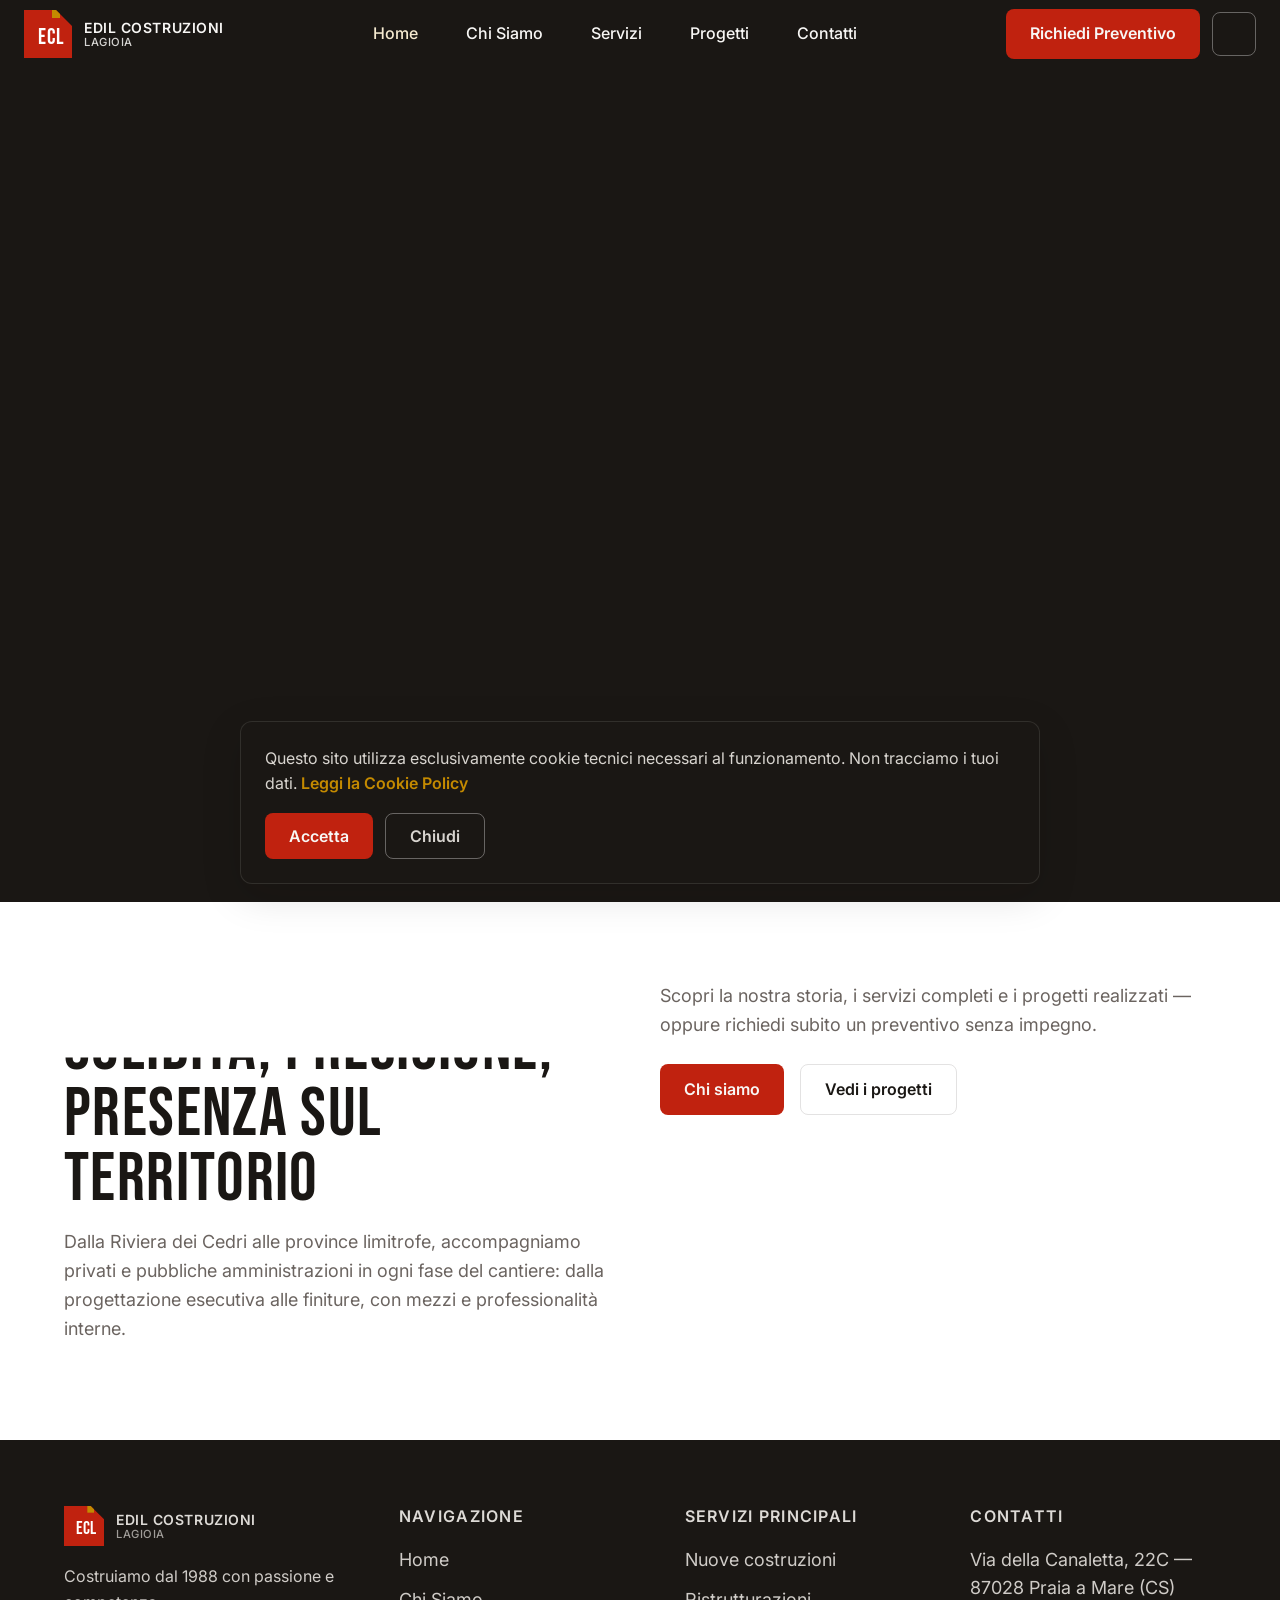
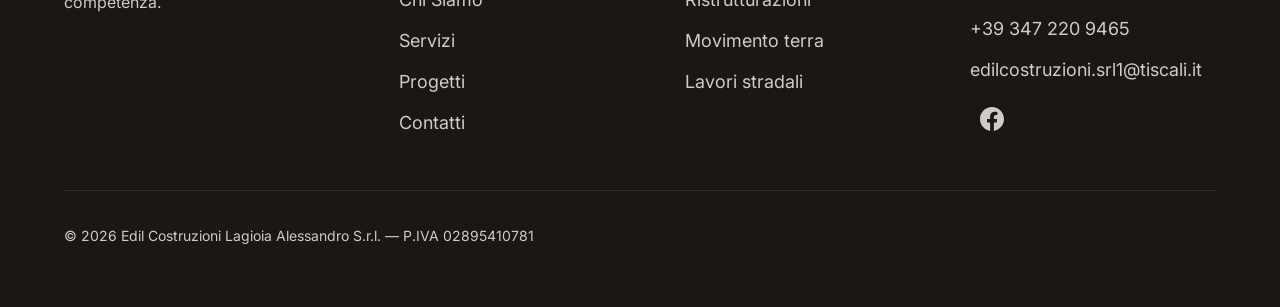
==== commit b37943cf: "Restructure pages as root-level HTML files (chi-siamo.html, etc.) Move inner pages out of subfolders" ====
--- a/index.html
+++ b/index.html
@@ -124,14 +124,14 @@
 
         <nav class="nav-desktop" role="navigation" aria-label="Menu principale">
           <a href="/" class="nav-link" aria-current="page">Home</a>
-          <a href="/chi-siamo/" class="nav-link">Chi Siamo</a>
-          <a href="/servizi/" class="nav-link">Servizi</a>
-          <a href="/progetti/" class="nav-link">Progetti</a>
-          <a href="/contatti/" class="nav-link">Contatti</a>
+          <a href="/chi-siamo.html" class="nav-link">Chi Siamo</a>
+          <a href="/servizi.html" class="nav-link">Servizi</a>
+          <a href="/progetti.html" class="nav-link">Progetti</a>
+          <a href="/contatti.html" class="nav-link">Contatti</a>
         </nav>
 
         <div class="nav-actions">
-          <a href="/contatti/" class="btn btn--primary">Richiedi Preventivo</a>
+          <a href="/contatti.html" class="btn btn--primary">Richiedi Preventivo</a>
           <button type="button" class="btn btn--icon" data-theme-toggle aria-pressed="false" aria-label="Attiva tema scuro">
             <i data-lucide="moon" width="20" height="20" data-icon-moon aria-hidden="true"></i>
             <i data-lucide="sun" width="20" height="20" data-icon-sun aria-hidden="true"></i>
@@ -167,10 +167,10 @@
       </div>
       <nav class="mobile-menu__nav" aria-label="Sezioni">
         <a href="/">Home</a>
-        <a href="/chi-siamo/">Chi Siamo</a>
-        <a href="/servizi/">Servizi</a>
-        <a href="/progetti/">Progetti</a>
-        <a href="/contatti/">Contatti</a>
+        <a href="/chi-siamo.html">Chi Siamo</a>
+        <a href="/servizi.html">Servizi</a>
+        <a href="/progetti.html">Progetti</a>
+        <a href="/contatti.html">Contatti</a>
       </nav>
       <div class="mobile-menu__bottom">
         <a href="tel:+393472209465"><i data-lucide="phone" width="20" height="20" aria-hidden="true"></i> +39 347 220 9465</a>
@@ -197,8 +197,8 @@
               Cosenza, Potenza, Matera e Salerno.
             </p>
             <div class="hero__actions reveal">
-              <a href="/contatti/" class="btn btn--primary">Richiedi Preventivo</a>
-              <a href="/servizi/" class="btn btn--outline-light">Scopri i Servizi</a>
+              <a href="/contatti.html" class="btn btn--primary">Richiedi Preventivo</a>
+              <a href="/servizi.html" class="btn btn--outline-light">Scopri i Servizi</a>
             </div>
             <div class="hero__stats reveal" data-hero-stats>
               <div class="stat-card">
@@ -248,8 +248,8 @@
               senza impegno.
             </p>
             <div style="display: flex; flex-wrap: wrap; gap: var(--space-4)">
-              <a href="/chi-siamo/" class="btn btn--primary">Chi siamo</a>
-              <a href="/progetti/" class="btn btn--ghost">Vedi i progetti</a>
+              <a href="/chi-siamo.html" class="btn btn--primary">Chi siamo</a>
+              <a href="/progetti.html" class="btn btn--ghost">Vedi i progetti</a>
             </div>
           </div>
         </div>
@@ -284,19 +284,19 @@
             <h3>Navigazione</h3>
             <ul>
               <li><a href="/">Home</a></li>
-              <li><a href="/chi-siamo/">Chi Siamo</a></li>
-              <li><a href="/servizi/">Servizi</a></li>
-              <li><a href="/progetti/">Progetti</a></li>
-              <li><a href="/contatti/">Contatti</a></li>
+              <li><a href="/chi-siamo.html">Chi Siamo</a></li>
+              <li><a href="/servizi.html">Servizi</a></li>
+              <li><a href="/progetti.html">Progetti</a></li>
+              <li><a href="/contatti.html">Contatti</a></li>
             </ul>
           </div>
           <div class="footer-col">
             <h3>Servizi principali</h3>
             <ul>
-              <li><a href="/servizi/">Nuove costruzioni</a></li>
-              <li><a href="/servizi/">Ristrutturazioni</a></li>
-              <li><a href="/servizi/">Movimento terra</a></li>
-              <li><a href="/servizi/">Lavori stradali</a></li>
+              <li><a href="/servizi.html">Nuove costruzioni</a></li>
+              <li><a href="/servizi.html">Ristrutturazioni</a></li>
+              <li><a href="/servizi.html">Movimento terra</a></li>
+              <li><a href="/servizi.html">Lavori stradali</a></li>
             </ul>
           </div>
           <div class="footer-col">
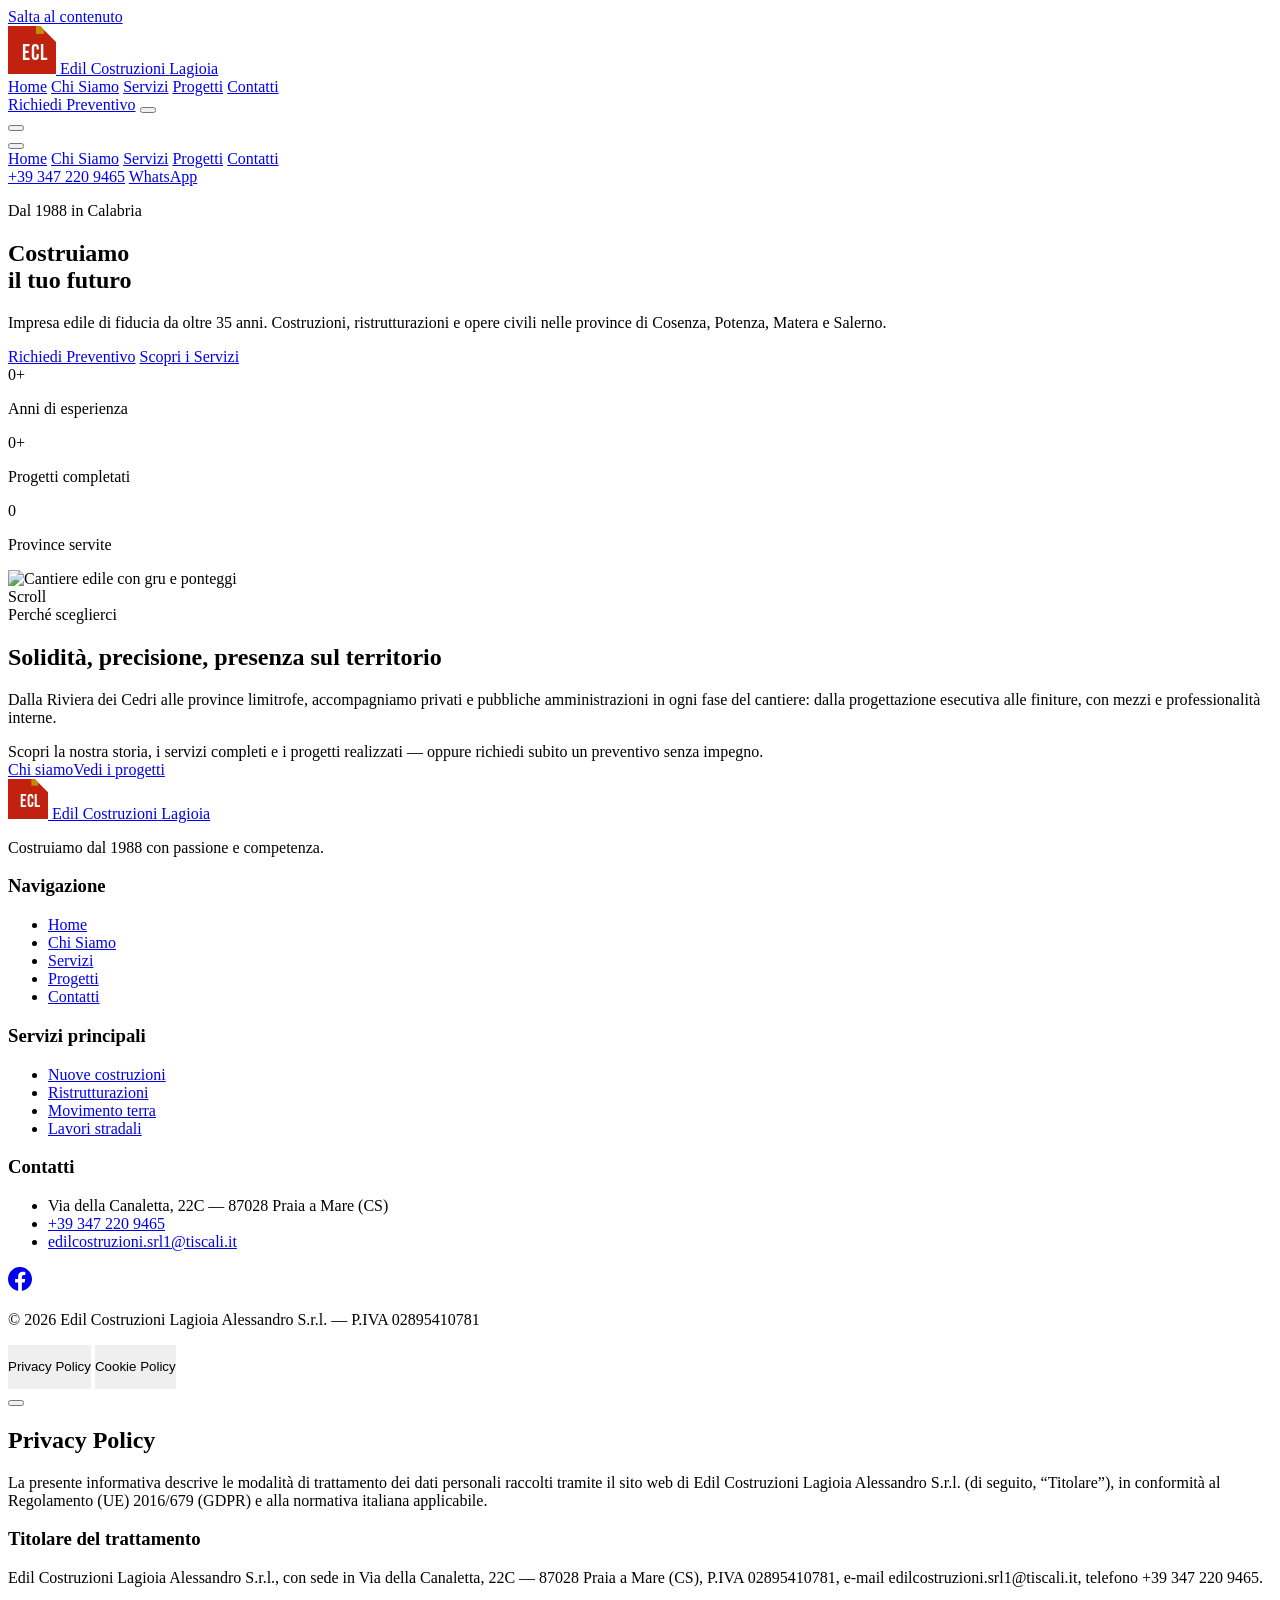
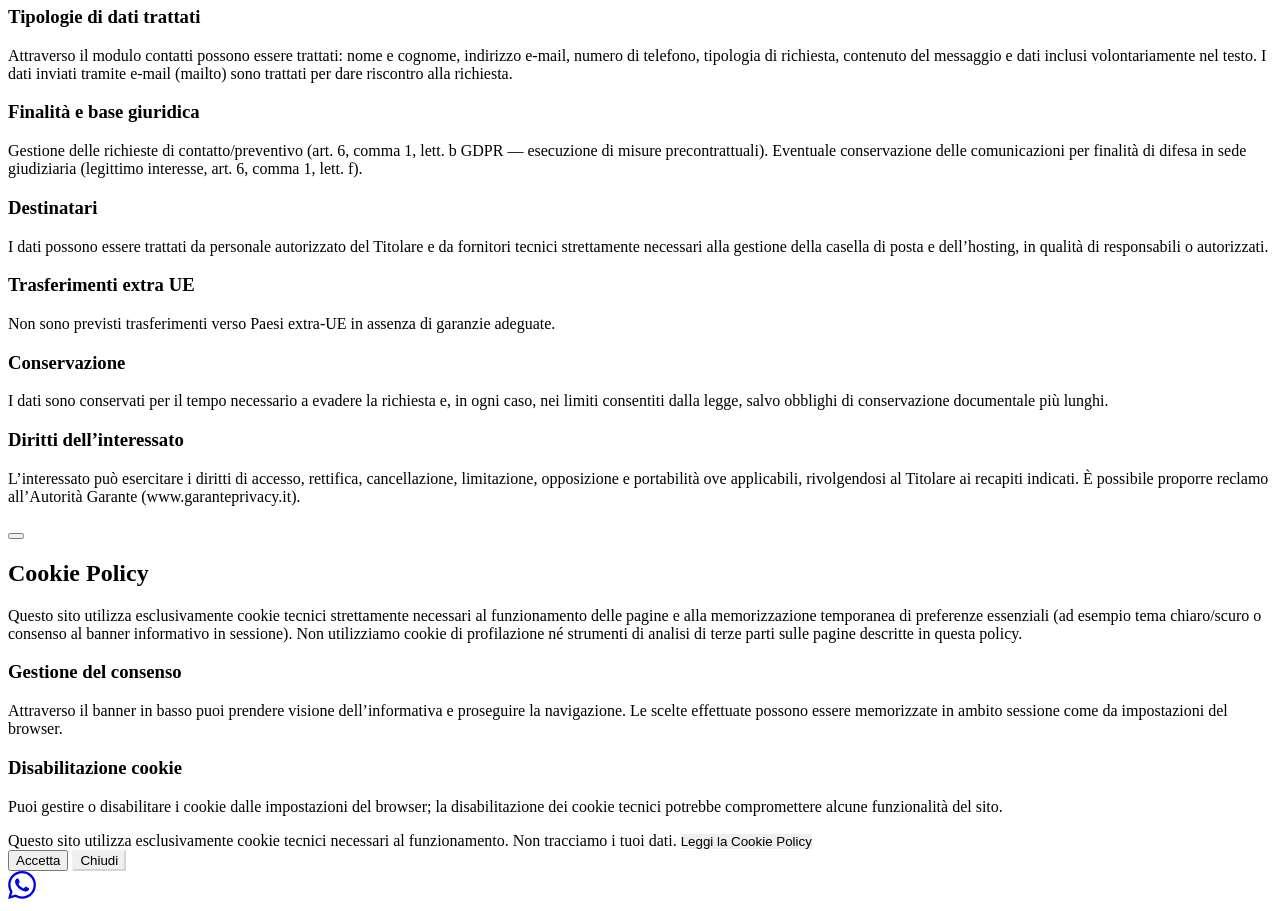
==== commit 3cc18c32: "GitHub Pages: root style.js/main.js and /LagioiaCostruzioni/ base path Move CSS and JS to repository" ====
--- a/index.html
+++ b/index.html
@@ -14,7 +14,7 @@
     />
     <meta name="author" content="Edil Costruzioni Lagioia Alessandro S.r.l." />
     <meta name="robots" content="index, follow" />
-    <link rel="canonical" href="https://www.edilcostruzionilagioiaalessandro.it/" />
+    <link rel="canonical" href="https://vittorinomarco.github.io/LagioiaCostruzioni/" />
 
     <meta property="og:type" content="website" />
     <meta property="og:title" content="Edil Costruzioni Lagioia — Impresa Edile dal 1988 in Calabria" />
@@ -22,7 +22,7 @@
       property="og:description"
       content="Costruzioni, ristrutturazioni e opere civili in Calabria. Oltre 35 anni di esperienza. Richiedi preventivo gratuito."
     />
-    <meta property="og:url" content="https://www.edilcostruzionilagioiaalessandro.it/" />
+    <meta property="og:url" content="https://vittorinomarco.github.io/LagioiaCostruzioni/" />
     <meta property="og:locale" content="it_IT" />
 
     <meta name="twitter:card" content="summary_large_image" />
@@ -35,17 +35,17 @@
       href="https://fonts.googleapis.com/css2?family=Bebas+Neue&family=Inter:wght@400;500;600&display=swap"
       rel="stylesheet"
     />
-    <link rel="icon" href="/favicon.svg" type="image/svg+xml" />
-    <link rel="stylesheet" href="/assets/css/style.css" />
+    <link rel="icon" href="/LagioiaCostruzioni/favicon.svg" type="image/svg+xml" />
+    <link rel="stylesheet" href="/LagioiaCostruzioni/style.css" />
 
     <script type="application/ld+json">
       {
         "@context": "https://schema.org",
         "@type": "LocalBusiness",
-        "@id": "https://www.edilcostruzionilagioiaalessandro.it/",
+        "@id": "https://vittorinomarco.github.io/LagioiaCostruzioni/",
         "name": "Edil Costruzioni Lagioia Alessandro S.r.l.",
         "description": "Impresa edile con oltre 35 anni di esperienza in costruzioni, ristrutturazioni e opere civili in Calabria.",
-        "url": "https://www.edilcostruzionilagioiaalessandro.it/",
+        "url": "https://vittorinomarco.github.io/LagioiaCostruzioni/",
         "telephone": "+393472209465",
         "email": "edilcostruzioni.srl1@tiscali.it",
         "foundingDate": "1988",
@@ -94,7 +94,7 @@
 
     <header class="site-header" role="banner">
       <div class="nav-inner" data-nav-root>
-        <a href="/" class="logo-link" aria-label="Edil Costruzioni Lagioia — Home">
+        <a href="/LagioiaCostruzioni/" class="logo-link" aria-label="Edil Costruzioni Lagioia — Home">
           <svg class="logo-svg" width="48" height="48" viewBox="0 0 48 48" aria-hidden="true">
             <defs>
               <clipPath id="logo-clip-home">
@@ -123,15 +123,15 @@
         </a>
 
         <nav class="nav-desktop" role="navigation" aria-label="Menu principale">
-          <a href="/" class="nav-link" aria-current="page">Home</a>
-          <a href="/chi-siamo.html" class="nav-link">Chi Siamo</a>
-          <a href="/servizi.html" class="nav-link">Servizi</a>
-          <a href="/progetti.html" class="nav-link">Progetti</a>
-          <a href="/contatti.html" class="nav-link">Contatti</a>
+          <a href="/LagioiaCostruzioni/" class="nav-link" aria-current="page">Home</a>
+          <a href="/LagioiaCostruzioni/chi-siamo.html" class="nav-link">Chi Siamo</a>
+          <a href="/LagioiaCostruzioni/servizi.html" class="nav-link">Servizi</a>
+          <a href="/LagioiaCostruzioni/progetti.html" class="nav-link">Progetti</a>
+          <a href="/LagioiaCostruzioni/contatti.html" class="nav-link">Contatti</a>
         </nav>
 
         <div class="nav-actions">
-          <a href="/contatti.html" class="btn btn--primary">Richiedi Preventivo</a>
+          <a href="/LagioiaCostruzioni/contatti.html" class="btn btn--primary">Richiedi Preventivo</a>
           <button type="button" class="btn btn--icon" data-theme-toggle aria-pressed="false" aria-label="Attiva tema scuro">
             <i data-lucide="moon" width="20" height="20" data-icon-moon aria-hidden="true"></i>
             <i data-lucide="sun" width="20" height="20" data-icon-sun aria-hidden="true"></i>
@@ -166,11 +166,11 @@
         </button>
       </div>
       <nav class="mobile-menu__nav" aria-label="Sezioni">
-        <a href="/">Home</a>
-        <a href="/chi-siamo.html">Chi Siamo</a>
-        <a href="/servizi.html">Servizi</a>
-        <a href="/progetti.html">Progetti</a>
-        <a href="/contatti.html">Contatti</a>
+        <a href="/LagioiaCostruzioni/">Home</a>
+        <a href="/LagioiaCostruzioni/chi-siamo.html">Chi Siamo</a>
+        <a href="/LagioiaCostruzioni/servizi.html">Servizi</a>
+        <a href="/LagioiaCostruzioni/progetti.html">Progetti</a>
+        <a href="/LagioiaCostruzioni/contatti.html">Contatti</a>
       </nav>
       <div class="mobile-menu__bottom">
         <a href="tel:+393472209465"><i data-lucide="phone" width="20" height="20" aria-hidden="true"></i> +39 347 220 9465</a>
@@ -197,8 +197,8 @@
               Cosenza, Potenza, Matera e Salerno.
             </p>
             <div class="hero__actions reveal">
-              <a href="/contatti.html" class="btn btn--primary">Richiedi Preventivo</a>
-              <a href="/servizi.html" class="btn btn--outline-light">Scopri i Servizi</a>
+              <a href="/LagioiaCostruzioni/contatti.html" class="btn btn--primary">Richiedi Preventivo</a>
+              <a href="/LagioiaCostruzioni/servizi.html" class="btn btn--outline-light">Scopri i Servizi</a>
             </div>
             <div class="hero__stats reveal" data-hero-stats>
               <div class="stat-card">
@@ -248,8 +248,8 @@
               senza impegno.
             </p>
             <div style="display: flex; flex-wrap: wrap; gap: var(--space-4)">
-              <a href="/chi-siamo.html" class="btn btn--primary">Chi siamo</a>
-              <a href="/progetti.html" class="btn btn--ghost">Vedi i progetti</a>
+              <a href="/LagioiaCostruzioni/chi-siamo.html" class="btn btn--primary">Chi siamo</a>
+              <a href="/LagioiaCostruzioni/progetti.html" class="btn btn--ghost">Vedi i progetti</a>
             </div>
           </div>
         </div>
@@ -260,7 +260,7 @@
       <div class="container">
         <div class="footer-grid">
           <div>
-            <a href="/" class="logo-link" style="margin-bottom: var(--space-4)">
+            <a href="/LagioiaCostruzioni/" class="logo-link" style="margin-bottom: var(--space-4)">
               <svg class="logo-svg" width="40" height="40" viewBox="0 0 48 48" aria-hidden="true">
                 <defs>
                   <clipPath id="logo-clip-foot-home">
@@ -283,20 +283,20 @@
           <div class="footer-col">
             <h3>Navigazione</h3>
             <ul>
-              <li><a href="/">Home</a></li>
-              <li><a href="/chi-siamo.html">Chi Siamo</a></li>
-              <li><a href="/servizi.html">Servizi</a></li>
-              <li><a href="/progetti.html">Progetti</a></li>
-              <li><a href="/contatti.html">Contatti</a></li>
+              <li><a href="/LagioiaCostruzioni/">Home</a></li>
+              <li><a href="/LagioiaCostruzioni/chi-siamo.html">Chi Siamo</a></li>
+              <li><a href="/LagioiaCostruzioni/servizi.html">Servizi</a></li>
+              <li><a href="/LagioiaCostruzioni/progetti.html">Progetti</a></li>
+              <li><a href="/LagioiaCostruzioni/contatti.html">Contatti</a></li>
             </ul>
           </div>
           <div class="footer-col">
             <h3>Servizi principali</h3>
             <ul>
-              <li><a href="/servizi.html">Nuove costruzioni</a></li>
-              <li><a href="/servizi.html">Ristrutturazioni</a></li>
-              <li><a href="/servizi.html">Movimento terra</a></li>
-              <li><a href="/servizi.html">Lavori stradali</a></li>
+              <li><a href="/LagioiaCostruzioni/servizi.html">Nuove costruzioni</a></li>
+              <li><a href="/LagioiaCostruzioni/servizi.html">Ristrutturazioni</a></li>
+              <li><a href="/LagioiaCostruzioni/servizi.html">Movimento terra</a></li>
+              <li><a href="/LagioiaCostruzioni/servizi.html">Lavori stradali</a></li>
             </ul>
           </div>
           <div class="footer-col">
@@ -453,6 +453,6 @@
     </a>
 
     <script src="https://unpkg.com/lucide@0.469.0/dist/umd/lucide.min.js" defer></script>
-    <script src="/assets/js/main.js" defer></script>
+    <script src="/LagioiaCostruzioni/main.js" defer></script>
   </body>
 </html>
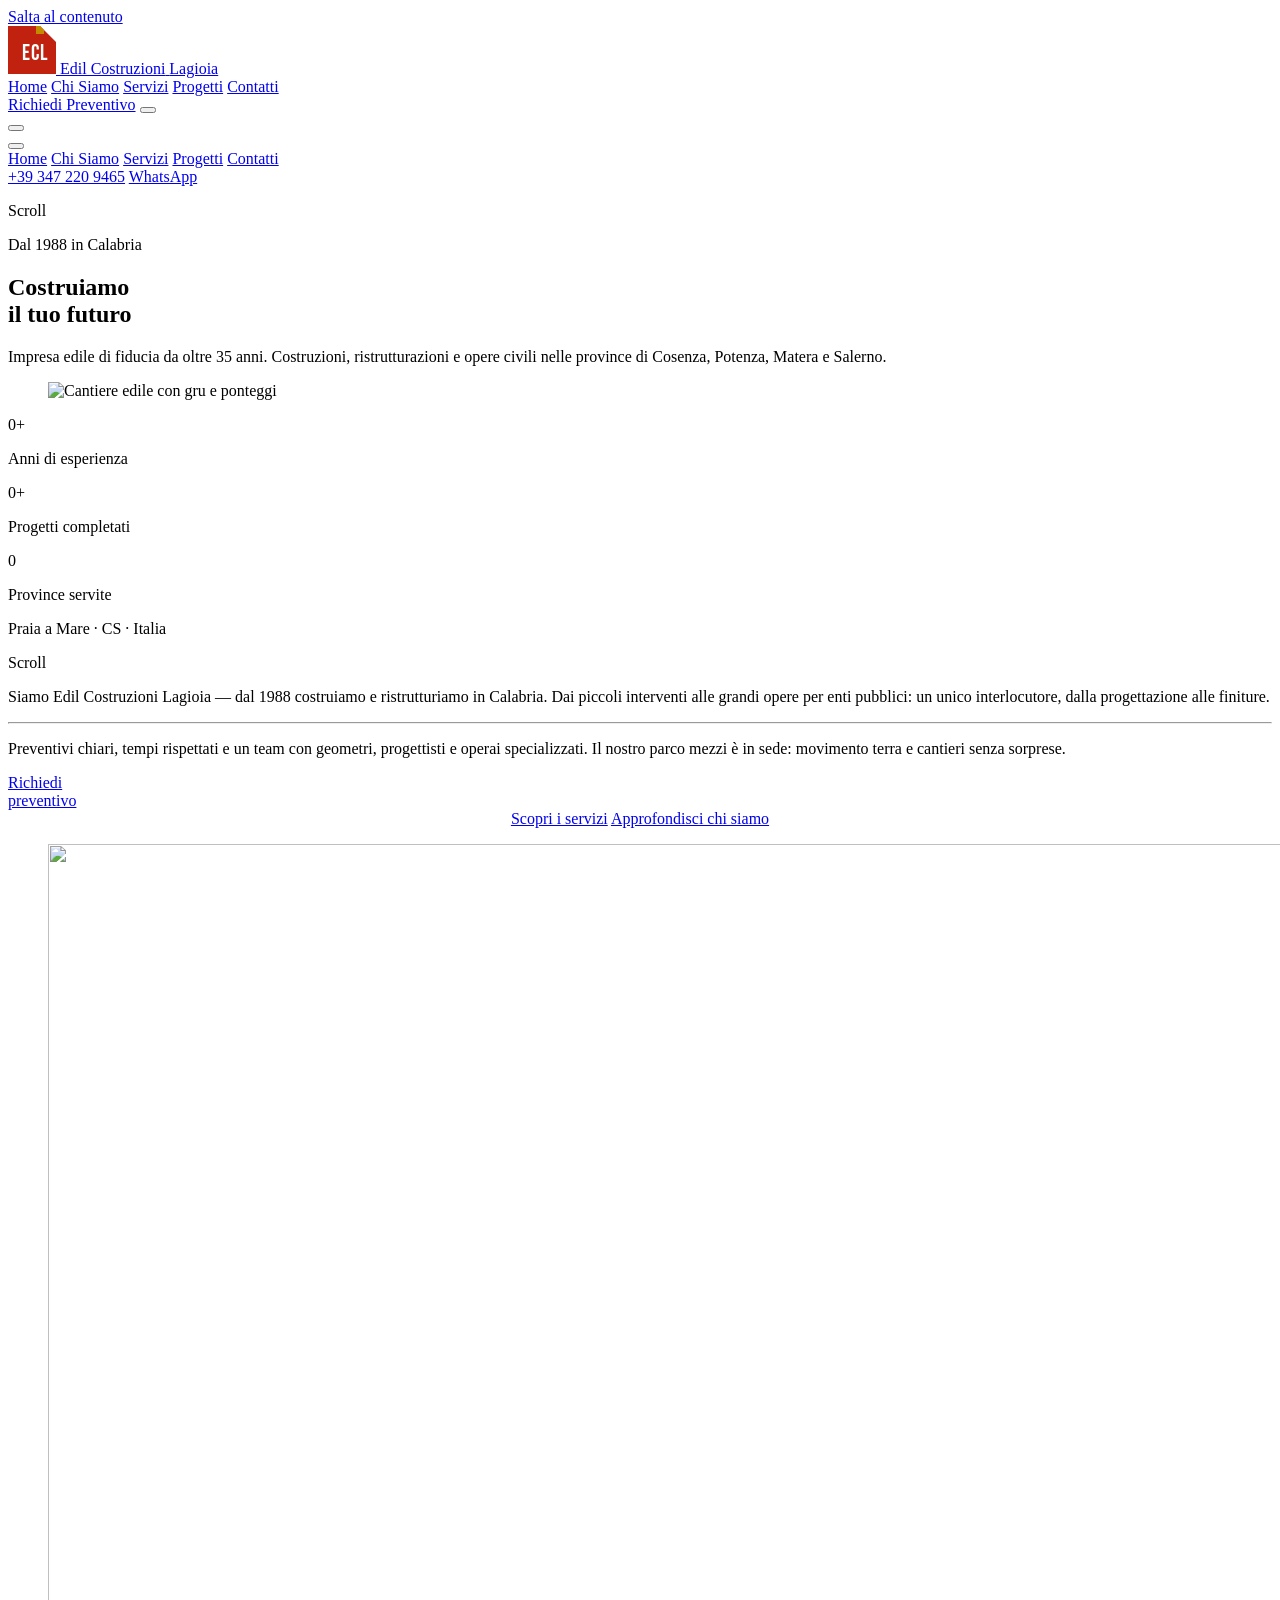
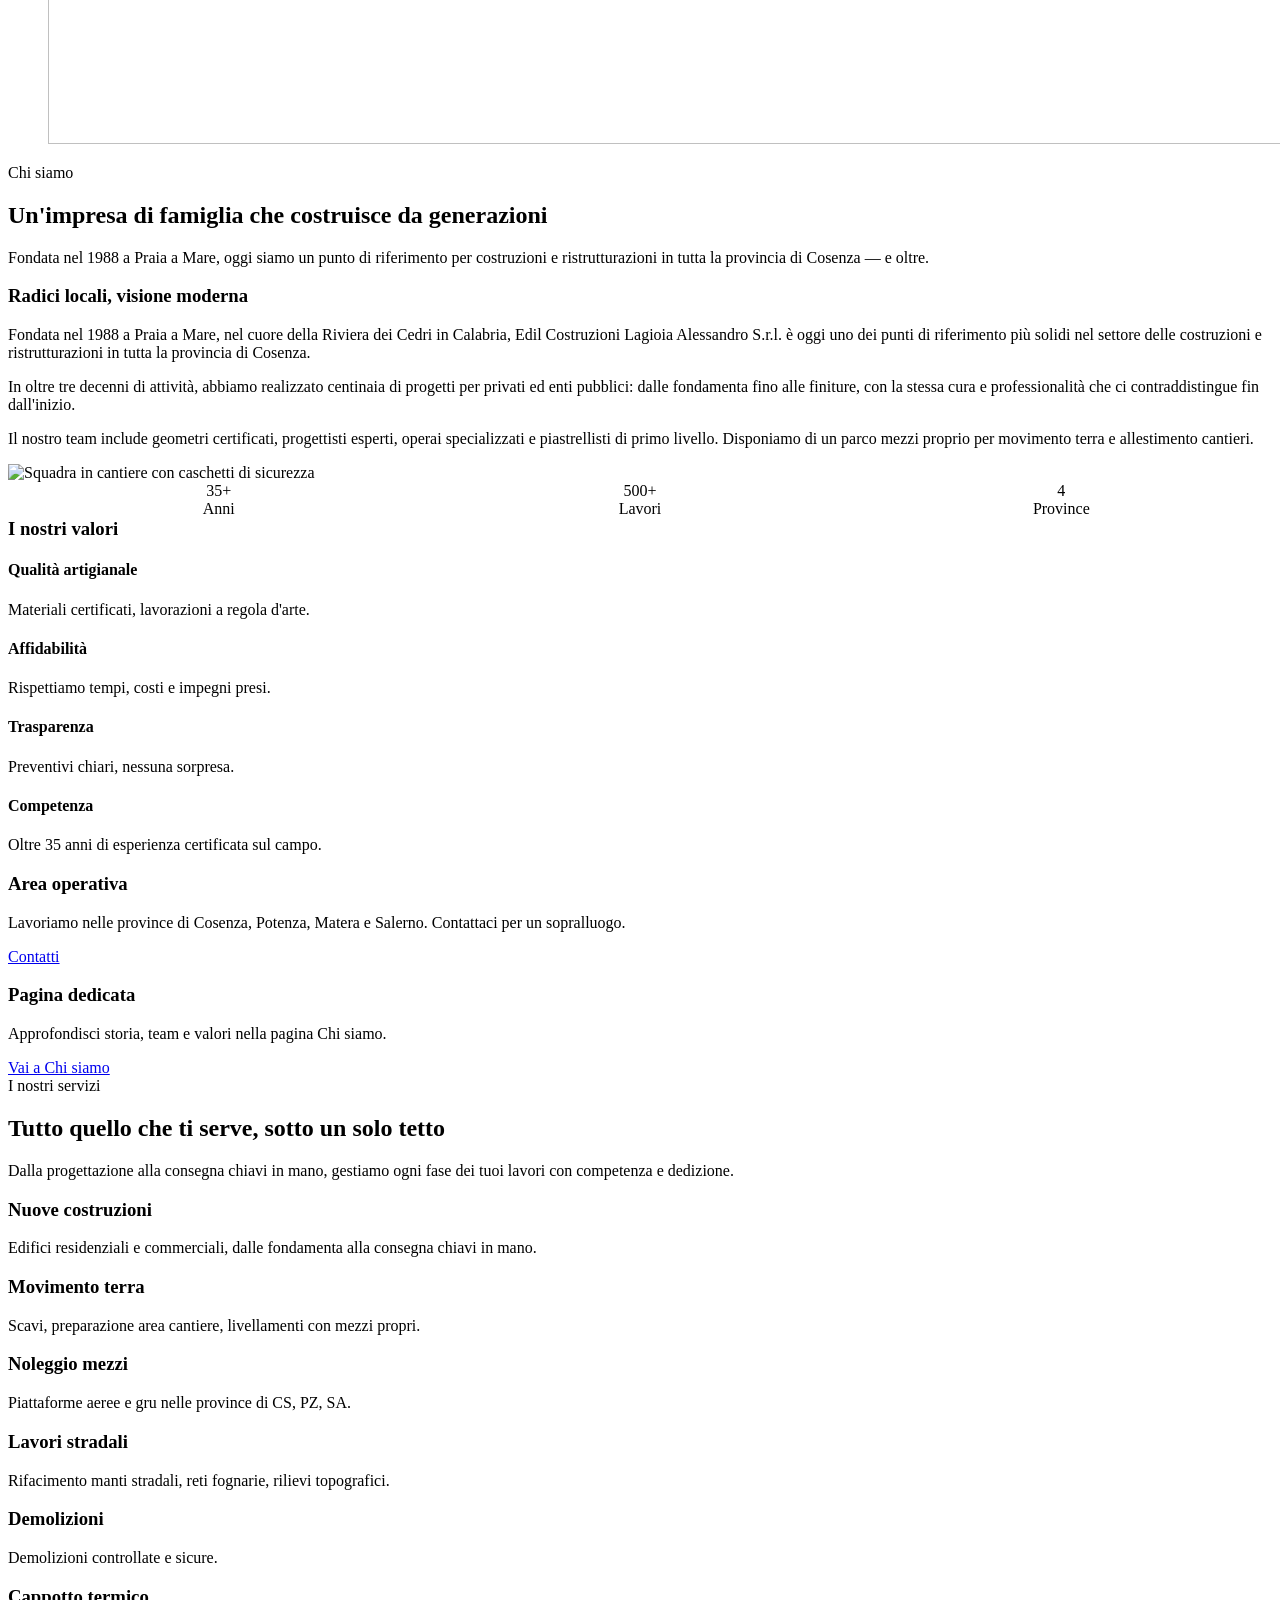
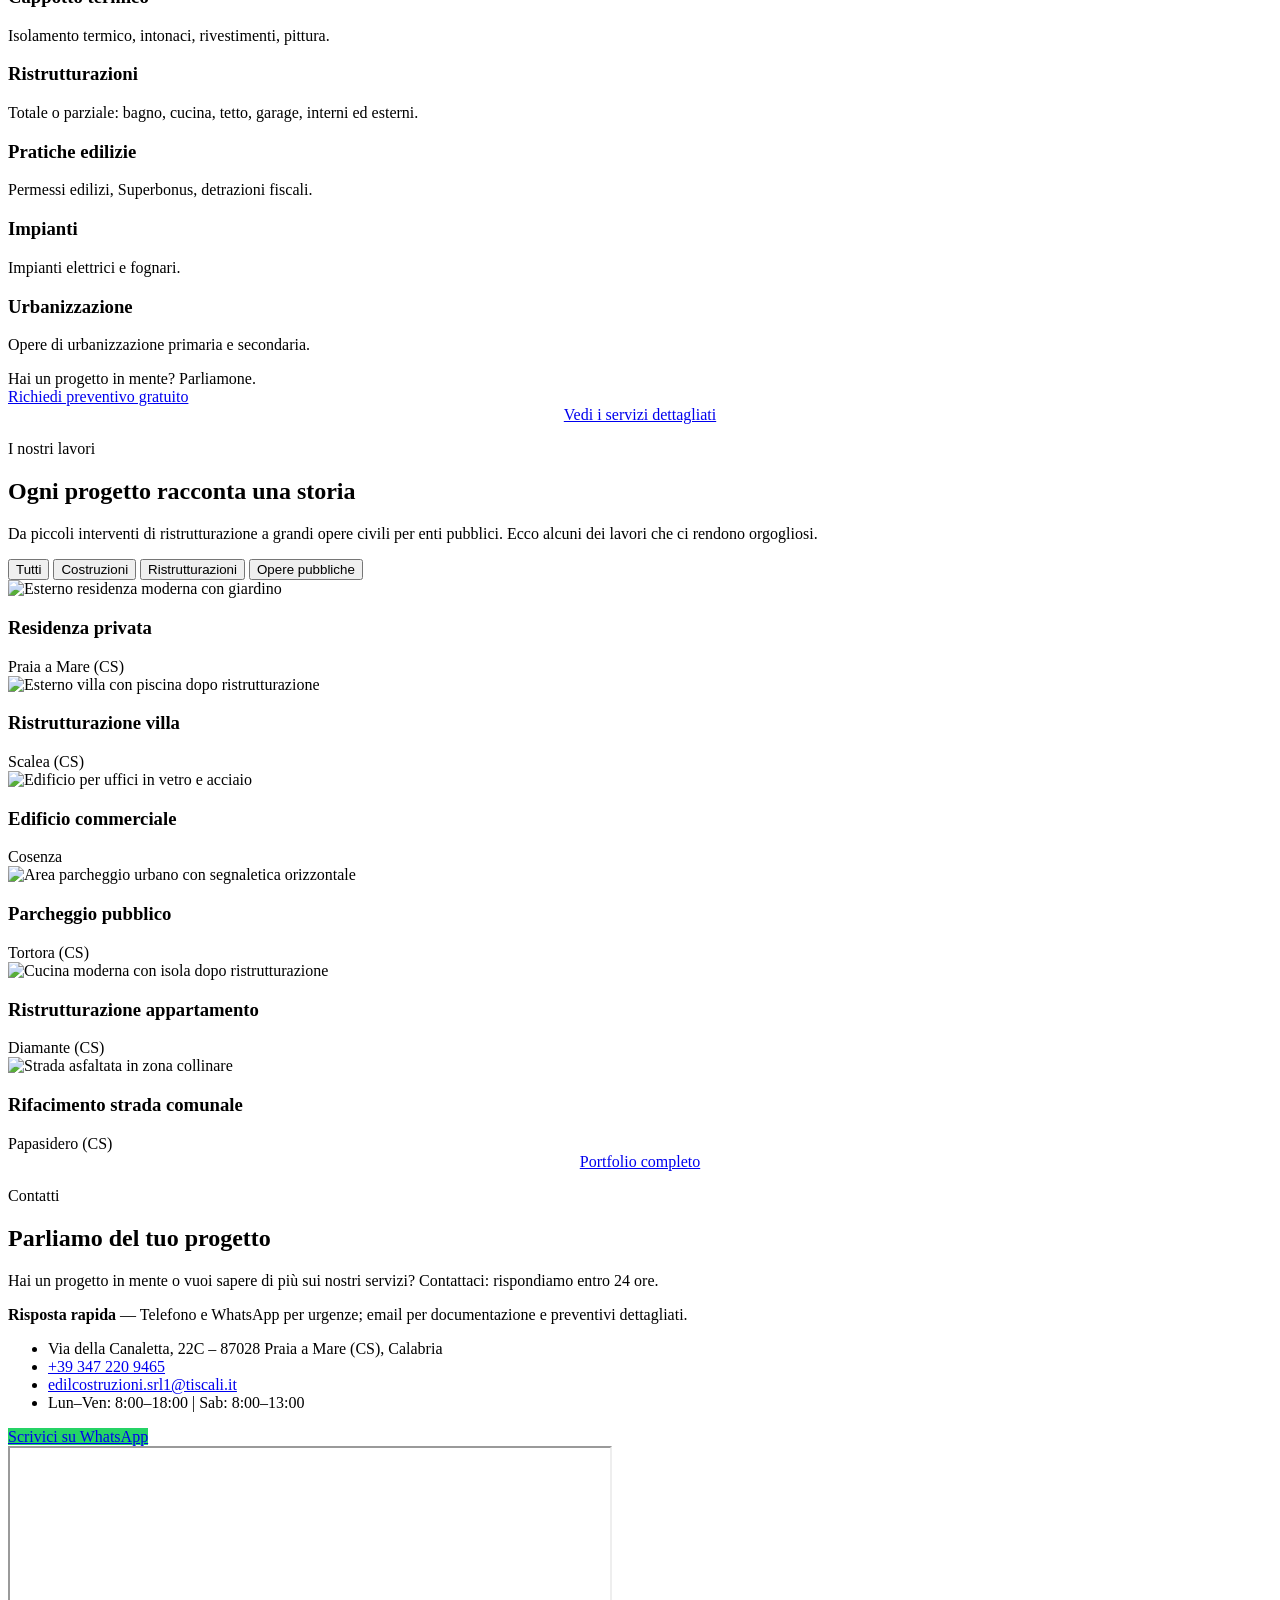
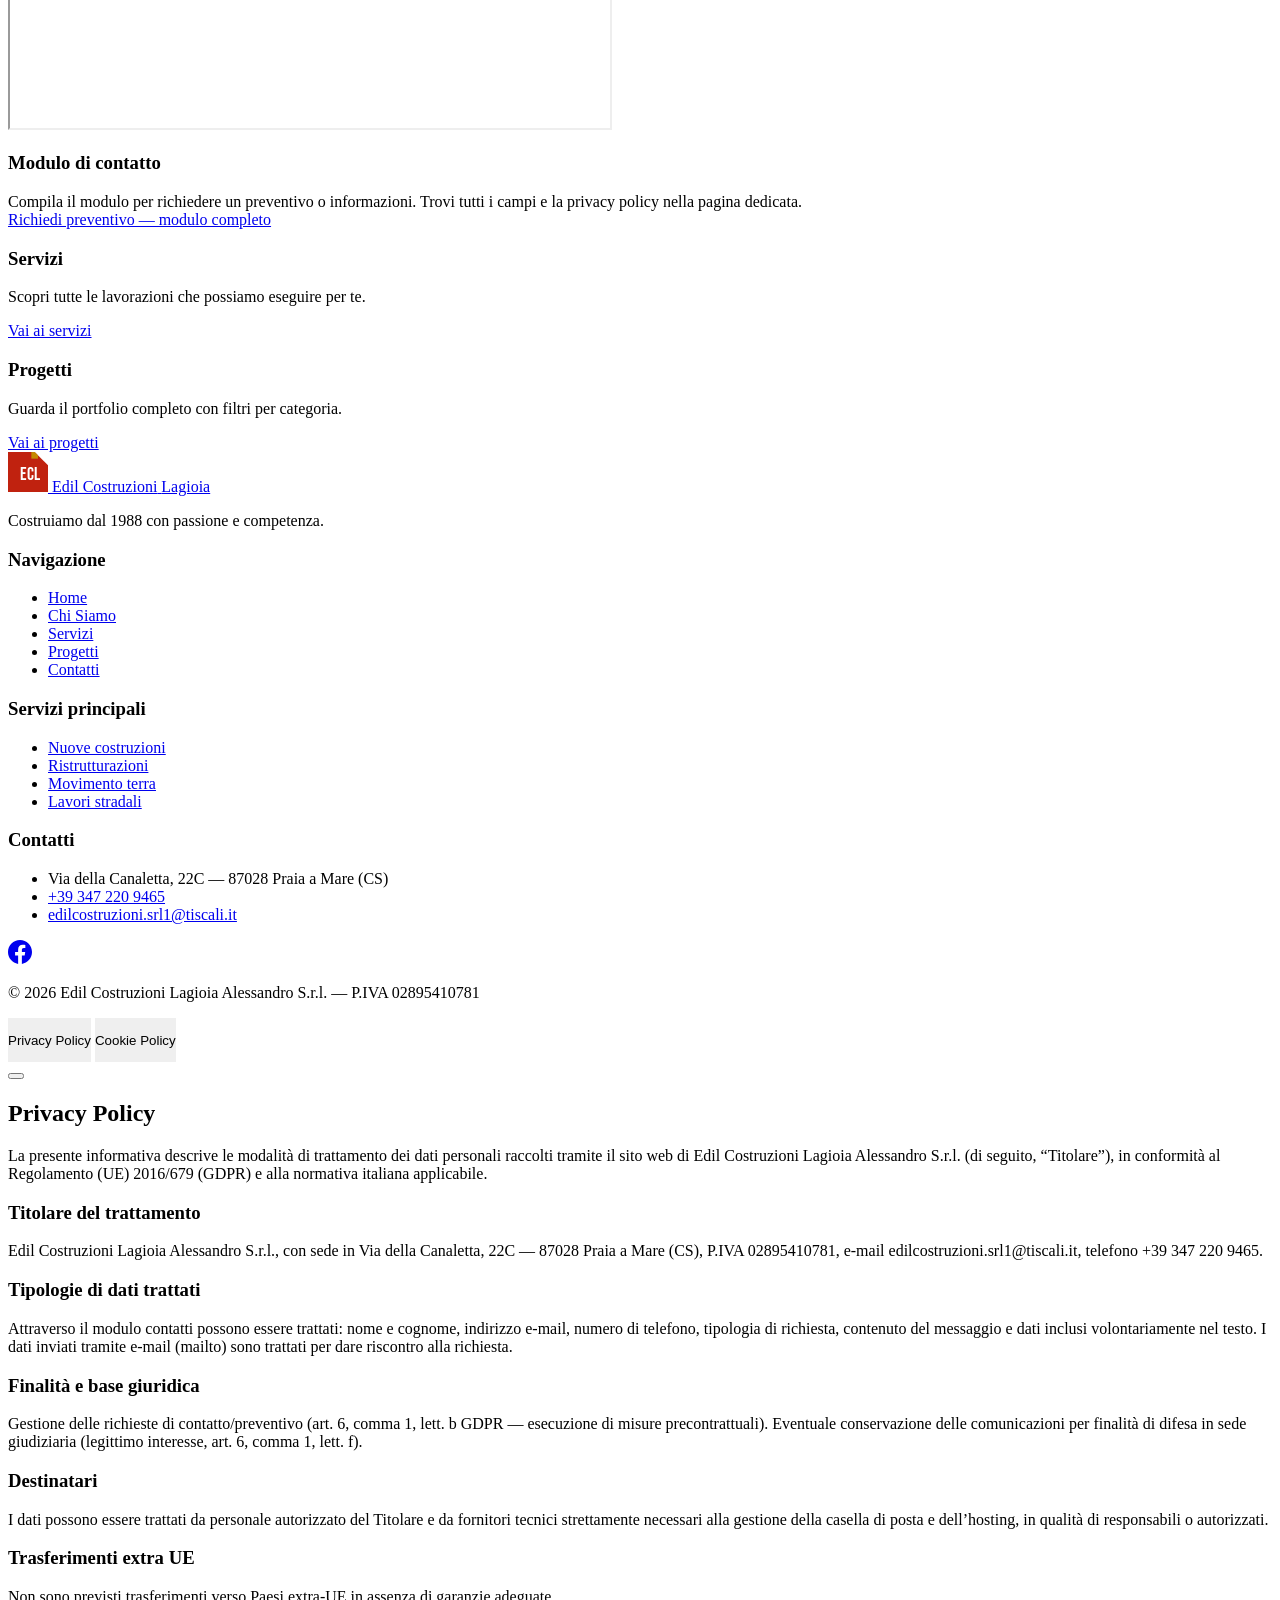
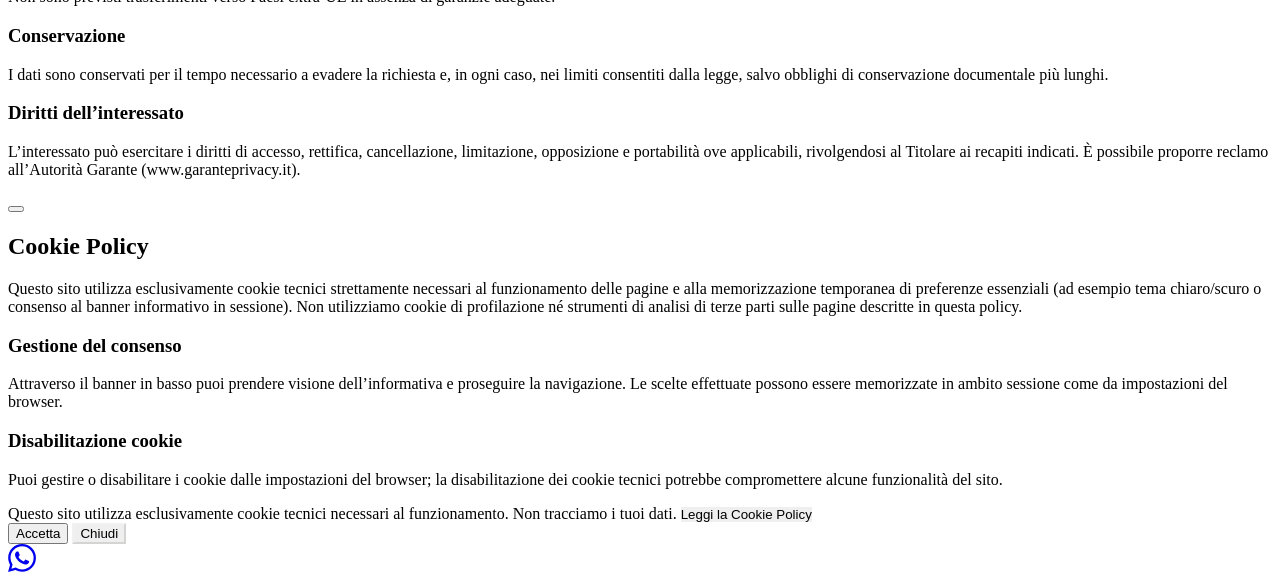
==== commit e78837e1: "Add crosslink sections and scroll spy functionality across multiple pages Enhance user navigation by" ====
--- a/index.html
+++ b/index.html
@@ -93,7 +93,7 @@
     <a href="#main-content" class="sr-only skip-link">Salta al contenuto</a>
 
     <header class="site-header" role="banner">
-      <div class="nav-inner" data-nav-root>
+      <div class="nav-inner" data-nav-root data-scroll-spy>
         <a href="/LagioiaCostruzioni/" class="logo-link" aria-label="Edil Costruzioni Lagioia — Home">
           <svg class="logo-svg" width="48" height="48" viewBox="0 0 48 48" aria-hidden="true">
             <defs>
@@ -123,15 +123,15 @@
         </a>
 
         <nav class="nav-desktop" role="navigation" aria-label="Menu principale">
-          <a href="/LagioiaCostruzioni/" class="nav-link" aria-current="page">Home</a>
-          <a href="/LagioiaCostruzioni/chi-siamo.html" class="nav-link">Chi Siamo</a>
-          <a href="/LagioiaCostruzioni/servizi.html" class="nav-link">Servizi</a>
-          <a href="/LagioiaCostruzioni/progetti.html" class="nav-link">Progetti</a>
-          <a href="/LagioiaCostruzioni/contatti.html" class="nav-link">Contatti</a>
+          <a href="#home" class="nav-link" data-scroll-for="home" aria-current="page">Home</a>
+          <a href="#chi-siamo" class="nav-link" data-scroll-for="chi-siamo">Chi Siamo</a>
+          <a href="#servizi" class="nav-link" data-scroll-for="servizi">Servizi</a>
+          <a href="#progetti" class="nav-link" data-scroll-for="progetti">Progetti</a>
+          <a href="#contatti" class="nav-link" data-scroll-for="contatti">Contatti</a>
         </nav>
 
         <div class="nav-actions">
-          <a href="/LagioiaCostruzioni/contatti.html" class="btn btn--primary">Richiedi Preventivo</a>
+          <a href="#contatti" class="btn btn--primary">Richiedi Preventivo</a>
           <button type="button" class="btn btn--icon" data-theme-toggle aria-pressed="false" aria-label="Attiva tema scuro">
             <i data-lucide="moon" width="20" height="20" data-icon-moon aria-hidden="true"></i>
             <i data-lucide="sun" width="20" height="20" data-icon-sun aria-hidden="true"></i>
@@ -166,11 +166,11 @@
         </button>
       </div>
       <nav class="mobile-menu__nav" aria-label="Sezioni">
-        <a href="/LagioiaCostruzioni/">Home</a>
-        <a href="/LagioiaCostruzioni/chi-siamo.html">Chi Siamo</a>
-        <a href="/LagioiaCostruzioni/servizi.html">Servizi</a>
-        <a href="/LagioiaCostruzioni/progetti.html">Progetti</a>
-        <a href="/LagioiaCostruzioni/contatti.html">Contatti</a>
+        <a href="#home">Home</a>
+        <a href="#chi-siamo">Chi Siamo</a>
+        <a href="#servizi">Servizi</a>
+        <a href="#progetti">Progetti</a>
+        <a href="#contatti">Contatti</a>
       </nav>
       <div class="mobile-menu__bottom">
         <a href="tel:+393472209465"><i data-lucide="phone" width="20" height="20" aria-hidden="true"></i> +39 347 220 9465</a>
@@ -186,20 +186,27 @@
       </div>
     </div>
 
-    <main id="main-content">
-      <section class="hero" id="home" aria-labelledby="hero-title">
-        <div class="hero__grid">
-          <div class="hero__content">
+        <main id="main-content">
+      <section class="hero-editorial" id="home" data-section-id="home" aria-labelledby="hero-title">
+        <div class="hero-editorial__inner">
+          <p class="hero-editorial__side hero-editorial__side--left">Scroll</p>
+          <div class="hero-editorial__center">
             <p class="hero__overline reveal">Dal 1988 in Calabria</p>
             <h1 id="hero-title" class="reveal-up">Costruiamo<br />il tuo futuro</h1>
             <p class="hero__subtitle reveal text-muted">
               Impresa edile di fiducia da oltre 35 anni. Costruzioni, ristrutturazioni e opere civili nelle province di
               Cosenza, Potenza, Matera e Salerno.
             </p>
-            <div class="hero__actions reveal">
-              <a href="/LagioiaCostruzioni/contatti.html" class="btn btn--primary">Richiedi Preventivo</a>
-              <a href="/LagioiaCostruzioni/servizi.html" class="btn btn--outline-light">Scopri i Servizi</a>
-            </div>
+            <figure class="hero-editorial__figure reveal">
+              <img
+                src="https://images.unsplash.com/photo-1504307651254-35680f356dfd?w=1200&q=80"
+                alt="Cantiere edile con gru e ponteggi"
+                width="800"
+                height="1067"
+                decoding="async"
+                fetchpriority="high"
+              />
+            </figure>
             <div class="hero__stats reveal" data-hero-stats>
               <div class="stat-card">
                 <div class="stat-card__num" data-count="35">0+</div>
@@ -215,16 +222,7 @@
               </div>
             </div>
           </div>
-          <div class="hero__media reveal">
-            <img
-              src="https://images.unsplash.com/photo-1504307651254-35680f356dfd?w=1200&q=80"
-              alt="Cantiere edile con gru e ponteggi"
-              width="800"
-              height="1000"
-              decoding="async"
-              fetchpriority="high"
-            />
-          </div>
+          <p class="hero-editorial__side hero-editorial__side--right">Praia a Mare · CS · Italia</p>
         </div>
         <div class="hero__scroll" aria-hidden="true">
           <span>Scroll</span>
@@ -232,29 +230,357 @@
         </div>
       </section>
 
-      <section class="intro-strip section" aria-labelledby="intro-title">
-        <div class="container intro-strip__inner">
-          <div class="reveal-up">
-            <span class="section-label">Perché sceglierci</span>
-            <h2 id="intro-title">Solidità, precisione, presenza sul territorio</h2>
-            <p class="text-muted">
-              Dalla Riviera dei Cedri alle province limitrofe, accompagniamo privati e pubbliche amministrazioni in ogni
-              fase del cantiere: dalla progettazione esecutiva alle finiture, con mezzi e professionalità interne.
+      <section class="editorial-intro section" aria-labelledby="intro-lead">
+        <div class="container">
+          <div class="editorial-intro__block">
+            <p id="intro-lead" class="editorial-intro__lead reveal">
+              Siamo Edil Costruzioni Lagioia — dal 1988 costruiamo e ristrutturiamo in Calabria. Dai piccoli interventi alle
+              grandi opere per enti pubblici: un unico interlocutore, dalla progettazione alle finiture.
             </p>
+            <hr class="editorial-divider" />
+            <div class="editorial-cta-row">
+              <p>
+                Preventivi chiari, tempi rispettati e un team con geometri, progettisti e operai specializzati. Il nostro
+                parco mezzi è in sede: movimento terra e cantieri senza sorprese.
+              </p>
+              <a href="#contatti" class="btn btn--circle">Richiedi<br />preventivo</a>
+            </div>
+            <p style="margin-top: var(--space-10); text-align: center">
+              <a href="#servizi" class="btn btn--ghost">Scopri i servizi</a>
+              <a href="/LagioiaCostruzioni/chi-siamo.html" class="btn btn--ghost" style="margin-left: var(--space-4)">Approfondisci chi siamo</a>
+            </p>
+          </div>
+        </div>
+      </section>
+
+      <figure class="feature-fullbleed reveal" aria-hidden="true">
+        <img
+          src="https://images.unsplash.com/photo-1600210492486-724fe5c67fb0?w=1600&q=80"
+          alt=""
+          width="1600"
+          height="900"
+          loading="lazy"
+          decoding="async"
+        />
+      </figure>
+
+      <section id="chi-siamo" class="section container" data-section-id="chi-siamo" aria-labelledby="chi-h2">
+        <div class="section-split-head reveal">
+          <div>
+            <span class="section-label">Chi siamo</span>
+            <h2 id="chi-h2" class="reveal-up">Un'impresa di famiglia che costruisce da generazioni</h2>
+          </div>
+          <p class="text-muted reveal">
+            Fondata nel 1988 a Praia a Mare, oggi siamo un punto di riferimento per costruzioni e ristrutturazioni in tutta la
+            provincia di Cosenza — e oltre.
+          </p>
+        </div>
+        <div class="split-section">
+          <div>
+            <h3 class="reveal-up">Radici locali, visione moderna</h3>
+            <p class="reveal text-muted">
+              Fondata nel 1988 a Praia a Mare, nel cuore della Riviera dei Cedri in Calabria, Edil Costruzioni Lagioia
+              Alessandro S.r.l. è oggi uno dei punti di riferimento più solidi nel settore delle costruzioni e
+              ristrutturazioni in tutta la provincia di Cosenza.
+            </p>
+            <p class="reveal text-muted">
+              In oltre tre decenni di attività, abbiamo realizzato centinaia di progetti per privati ed enti pubblici: dalle
+              fondamenta fino alle finiture, con la stessa cura e professionalità che ci contraddistingue fin dall'inizio.
+            </p>
+            <p class="reveal text-muted">
+              Il nostro team include geometri certificati, progettisti esperti, operai specializzati e piastrellisti di
+              primo livello. Disponiamo di un parco mezzi proprio per movimento terra e allestimento cantieri.
+            </p>
+          </div>
+          <div>
+            <div class="split-section__media reveal">
+              <img
+                src="https://images.unsplash.com/photo-1581578731548-c64695cc6952?w=900&q=80"
+                alt="Squadra in cantiere con caschetti di sicurezza"
+                width="900"
+                height="675"
+                loading="lazy"
+                decoding="async"
+              />
+            </div>
+            <div
+              class="reveal"
+              style="display: grid; grid-template-columns: repeat(3, 1fr); gap: var(--space-3); margin-top: var(--space-4)"
+              aria-label="Numeri chiave"
+            >
+              <div style="padding: var(--space-4); background: var(--color-surface-2); border-radius: var(--radius-md); text-align: center">
+                <p class="display" style="font-size: var(--text-xl); margin: 0; color: var(--color-primary)">35+</p>
+                <p style="margin: var(--space-2) 0 0; font-size: var(--text-xs); color: var(--color-text-muted)">Anni</p>
+              </div>
+              <div style="padding: var(--space-4); background: var(--color-surface-2); border-radius: var(--radius-md); text-align: center">
+                <p class="display" style="font-size: var(--text-xl); margin: 0; color: var(--color-primary)">500+</p>
+                <p style="margin: var(--space-2) 0 0; font-size: var(--text-xs); color: var(--color-text-muted)">Lavori</p>
+              </div>
+              <div style="padding: var(--space-4); background: var(--color-surface-2); border-radius: var(--radius-md); text-align: center">
+                <p class="display" style="font-size: var(--text-xl); margin: 0; color: var(--color-primary)">4</p>
+                <p style="margin: var(--space-2) 0 0; font-size: var(--text-xs); color: var(--color-text-muted)">Province</p>
+              </div>
+            </div>
+          </div>
+        </div>
+        <h3 class="reveal-up" style="margin-top: var(--space-16)">I nostri valori</h3>
+        <div class="values-grid">
+          <article class="value-card reveal">
+            <span class="icon-wrap" aria-hidden="true"><i data-lucide="hammer" width="28" height="28"></i></span>
+            <div>
+              <h4>Qualità artigianale</h4>
+              <p class="text-muted" style="margin: 0">Materiali certificati, lavorazioni a regola d'arte.</p>
+            </div>
+          </article>
+          <article class="value-card reveal">
+            <span class="icon-wrap" aria-hidden="true"><i data-lucide="shield-check" width="28" height="28"></i></span>
+            <div>
+              <h4>Affidabilità</h4>
+              <p class="text-muted" style="margin: 0">Rispettiamo tempi, costi e impegni presi.</p>
+            </div>
+          </article>
+          <article class="value-card reveal">
+            <span class="icon-wrap" aria-hidden="true"><i data-lucide="clipboard-list" width="28" height="28"></i></span>
+            <div>
+              <h4>Trasparenza</h4>
+              <p class="text-muted" style="margin: 0">Preventivi chiari, nessuna sorpresa.</p>
+            </div>
+          </article>
+          <article class="value-card reveal">
+            <span class="icon-wrap" aria-hidden="true"><i data-lucide="award" width="28" height="28"></i></span>
+            <div>
+              <h4>Competenza</h4>
+              <p class="text-muted" style="margin: 0">Oltre 35 anni di esperienza certificata sul campo.</p>
+            </div>
+          </article>
+        </div>
+        <div class="crosslinks">
+          <div class="crosslink-card reveal">
+            <h3>Area operativa</h3>
+            <p>Lavoriamo nelle province di Cosenza, Potenza, Matera e Salerno. Contattaci per un sopralluogo.</p>
+            <a href="#contatti" class="btn btn--ghost">Contatti</a>
+          </div>
+          <div class="crosslink-card reveal">
+            <h3>Pagina dedicata</h3>
+            <p>Approfondisci storia, team e valori nella pagina Chi siamo.</p>
+            <a href="/LagioiaCostruzioni/chi-siamo.html" class="btn btn--primary">Vai a Chi siamo</a>
+          </div>
+        </div>
+      </section>
+
+      <section id="servizi" class="section container" data-section-id="servizi" aria-labelledby="servizi-h2">
+        <div class="section-head section-head--center reveal">
+          <span class="section-label">I nostri servizi</span>
+          <h2 id="servizi-h2" class="reveal-up">Tutto quello che ti serve, sotto un solo tetto</h2>
+          <p class="text-muted">
+            Dalla progettazione alla consegna chiavi in mano, gestiamo ogni fase dei tuoi lavori con competenza e dedizione.
+          </p>
+        </div>
+        <div class="bento">
+          <article class="service-card bento__lg reveal">
+            <div class="service-card__icon"><i data-lucide="building-2" width="32" height="32" aria-hidden="true"></i></div>
+            <h3>Nuove costruzioni</h3>
+            <p>Edifici residenziali e commerciali, dalle fondamenta alla consegna chiavi in mano.</p>
+          </article>
+          <article class="service-card reveal">
+            <div class="service-card__icon"><i data-lucide="truck" width="28" height="28" aria-hidden="true"></i></div>
+            <h3>Movimento terra</h3>
+            <p>Scavi, preparazione area cantiere, livellamenti con mezzi propri.</p>
+          </article>
+          <article class="service-card reveal">
+            <div class="service-card__icon"><i data-lucide="crane" width="28" height="28" aria-hidden="true"></i></div>
+            <h3>Noleggio mezzi</h3>
+            <p>Piattaforme aeree e gru nelle province di CS, PZ, SA.</p>
+          </article>
+          <article class="service-card reveal">
+            <div class="service-card__icon"><i data-lucide="road" width="28" height="28" aria-hidden="true"></i></div>
+            <h3>Lavori stradali</h3>
+            <p>Rifacimento manti stradali, reti fognarie, rilievi topografici.</p>
+          </article>
+          <article class="service-card reveal">
+            <div class="service-card__icon"><i data-lucide="pickaxe" width="28" height="28" aria-hidden="true"></i></div>
+            <h3>Demolizioni</h3>
+            <p>Demolizioni controllate e sicure.</p>
+          </article>
+          <article class="service-card reveal">
+            <div class="service-card__icon"><i data-lucide="thermometer" width="28" height="28" aria-hidden="true"></i></div>
+            <h3>Cappotto termico</h3>
+            <p>Isolamento termico, intonaci, rivestimenti, pittura.</p>
+          </article>
+          <article class="service-card bento__lg reveal">
+            <div class="service-card__icon"><i data-lucide="hammer" width="32" height="32" aria-hidden="true"></i></div>
+            <h3>Ristrutturazioni</h3>
+            <p>Totale o parziale: bagno, cucina, tetto, garage, interni ed esterni.</p>
+          </article>
+          <article class="service-card reveal">
+            <div class="service-card__icon"><i data-lucide="file-text" width="28" height="28" aria-hidden="true"></i></div>
+            <h3>Pratiche edilizie</h3>
+            <p>Permessi edilizi, Superbonus, detrazioni fiscali.</p>
+          </article>
+          <article class="service-card reveal">
+            <div class="service-card__icon"><i data-lucide="zap" width="28" height="28" aria-hidden="true"></i></div>
+            <h3>Impianti</h3>
+            <p>Impianti elettrici e fognari.</p>
+          </article>
+          <article class="service-card reveal">
+            <div class="service-card__icon"><i data-lucide="map" width="28" height="28" aria-hidden="true"></i></div>
+            <h3>Urbanizzazione</h3>
+            <p>Opere di urbanizzazione primaria e secondaria.</p>
+          </article>
+        </div>
+        <div class="cta-banner reveal">
+          <p class="display" style="margin: 0; font-size: var(--text-xl)">Hai un progetto in mente? Parliamone.</p>
+          <a href="#contatti" class="btn">Richiedi preventivo gratuito</a>
+        </div>
+        <p style="text-align: center; margin-top: var(--space-10)">
+          <a href="/LagioiaCostruzioni/servizi.html" class="btn btn--ghost">Vedi i servizi dettagliati</a>
+        </p>
+      </section>
+
+      <section id="progetti" class="section container" data-section-id="progetti" data-project-filters aria-labelledby="progetti-h2">
+        <div class="section-head section-head--center reveal">
+          <span class="section-label">I nostri lavori</span>
+          <h2 id="progetti-h2" class="reveal-up">Ogni progetto racconta una storia</h2>
+          <p class="text-muted">
+            Da piccoli interventi di ristrutturazione a grandi opere civili per enti pubblici. Ecco alcuni dei lavori che ci rendono orgogliosi.
+          </p>
+        </div>
+        <div class="filter-tabs reveal" role="tablist" aria-label="Categoria progetto">
+          <button type="button" class="filter-tab is-active" data-filter-tab data-filter="all" role="tab" aria-selected="true">Tutti</button>
+          <button type="button" class="filter-tab" data-filter-tab data-filter="costruzioni" role="tab" aria-selected="false">Costruzioni</button>
+          <button type="button" class="filter-tab" data-filter-tab data-filter="ristrutturazioni" role="tab" aria-selected="false">Ristrutturazioni</button>
+          <button type="button" class="filter-tab" data-filter-tab data-filter="opere-pubbliche" role="tab" aria-selected="false">Opere pubbliche</button>
+        </div>
+        <div class="project-grid">
+          <article class="project-card reveal" data-project-card data-category="costruzioni">
+            <img src="https://images.unsplash.com/photo-1564013799919-ab600027ffc6?w=800&q=80" alt="Esterno residenza moderna con giardino" width="800" height="600" loading="lazy" decoding="async" />
+            <div class="project-card__overlay">
+              <h3 class="project-card__title">Residenza privata</h3>
+              <div class="project-card__meta"><span>Praia a Mare (CS)</span><i data-lucide="arrow-up-right" width="22" height="22" aria-hidden="true"></i></div>
+            </div>
+          </article>
+          <article class="project-card reveal" data-project-card data-category="ristrutturazioni">
+            <img src="https://images.unsplash.com/photo-1503174971373-b1f69850bded?w=800&q=80" alt="Esterno villa con piscina dopo ristrutturazione" width="800" height="600" loading="lazy" decoding="async" />
+            <div class="project-card__overlay">
+              <h3 class="project-card__title">Ristrutturazione villa</h3>
+              <div class="project-card__meta"><span>Scalea (CS)</span><i data-lucide="arrow-up-right" width="22" height="22" aria-hidden="true"></i></div>
+            </div>
+          </article>
+          <article class="project-card reveal" data-project-card data-category="costruzioni">
+            <img src="https://images.unsplash.com/photo-1486325212027-8081e485255e?w=800&q=80" alt="Edificio per uffici in vetro e acciaio" width="800" height="600" loading="lazy" decoding="async" />
+            <div class="project-card__overlay">
+              <h3 class="project-card__title">Edificio commerciale</h3>
+              <div class="project-card__meta"><span>Cosenza</span><i data-lucide="arrow-up-right" width="22" height="22" aria-hidden="true"></i></div>
+            </div>
+          </article>
+          <article class="project-card reveal" data-project-card data-category="opere-pubbliche">
+            <img src="https://images.unsplash.com/photo-1590674899484-d5640e854abe?w=800&q=80" alt="Area parcheggio urbano con segnaletica orizzontale" width="800" height="600" loading="lazy" decoding="async" />
+            <div class="project-card__overlay">
+              <h3 class="project-card__title">Parcheggio pubblico</h3>
+              <div class="project-card__meta"><span>Tortora (CS)</span><i data-lucide="arrow-up-right" width="22" height="22" aria-hidden="true"></i></div>
+            </div>
+          </article>
+          <article class="project-card reveal" data-project-card data-category="ristrutturazioni">
+            <img src="https://images.unsplash.com/photo-1556909114-f6e7ad7d3136?w=800&q=80" alt="Cucina moderna con isola dopo ristrutturazione" width="800" height="600" loading="lazy" decoding="async" />
+            <div class="project-card__overlay">
+              <h3 class="project-card__title">Ristrutturazione appartamento</h3>
+              <div class="project-card__meta"><span>Diamante (CS)</span><i data-lucide="arrow-up-right" width="22" height="22" aria-hidden="true"></i></div>
+            </div>
+          </article>
+          <article class="project-card reveal" data-project-card data-category="opere-pubbliche">
+            <img src="https://images.unsplash.com/photo-1558618666-fcd25c85cd64?w=800&q=80" alt="Strada asfaltata in zona collinare" width="800" height="600" loading="lazy" decoding="async" />
+            <div class="project-card__overlay">
+              <h3 class="project-card__title">Rifacimento strada comunale</h3>
+              <div class="project-card__meta"><span>Papasidero (CS)</span><i data-lucide="arrow-up-right" width="22" height="22" aria-hidden="true"></i></div>
+            </div>
+          </article>
+        </div>
+        <p style="text-align: center; margin-top: var(--space-10)">
+          <a href="/LagioiaCostruzioni/progetti.html" class="btn btn--primary">Portfolio completo</a>
+        </p>
+      </section>
+
+      <section id="contatti" class="section container" data-section-id="contatti" aria-labelledby="cont-h2">
+        <div class="section-split-head reveal">
+          <div>
+            <span class="section-label">Contatti</span>
+            <h2 id="cont-h2" class="reveal-up">Parliamo del tuo progetto</h2>
+          </div>
+          <p class="text-muted reveal">
+            Hai un progetto in mente o vuoi sapere di più sui nostri servizi? Contattaci: rispondiamo entro 24 ore.
+          </p>
+        </div>
+        <div class="contact-strip reveal">
+          <p>
+            <strong>Risposta rapida</strong> — Telefono e WhatsApp per urgenze; email per documentazione e preventivi
+            dettagliati.
+          </p>
+        </div>
+        <div class="contact-grid" style="margin-top: var(--space-8)">
+          <div>
+            <ul class="contact-list reveal" role="list">
+              <li>
+                <span class="icon-wrap" aria-hidden="true"><i data-lucide="map-pin" width="22" height="22"></i></span>
+                <span>Via della Canaletta, 22C – 87028 Praia a Mare (CS), Calabria</span>
+              </li>
+              <li>
+                <span class="icon-wrap" aria-hidden="true"><i data-lucide="phone" width="22" height="22"></i></span>
+                <a href="tel:+393472209465">+39 347 220 9465</a>
+              </li>
+              <li>
+                <span class="icon-wrap" aria-hidden="true"><i data-lucide="mail" width="22" height="22"></i></span>
+                <a href="mailto:edilcostruzioni.srl1@tiscali.it">edilcostruzioni.srl1@tiscali.it</a>
+              </li>
+              <li>
+                <span class="icon-wrap" aria-hidden="true"><i data-lucide="clock" width="22" height="22"></i></span>
+                <span>Lun–Ven: 8:00–18:00 | Sab: 8:00–13:00</span>
+              </li>
+            </ul>
+            <a
+              class="btn btn--primary"
+              href="https://wa.me/393472209465?text=Buongiorno%2C%20vi%20contatto%20dal%20sito%20web.%20Vorrei%20richiedere%20un%20preventivo%20per%20i%20seguenti%20lavori%3A%20"
+              target="_blank"
+              rel="noopener noreferrer"
+              style="background: #25d366; border: none; min-height: 48px"
+            >
+              <i data-lucide="message-circle" width="22" height="22" aria-hidden="true"></i>
+              Scrivici su WhatsApp
+            </a>
+            <div class="map-wrap reveal" style="margin-top: var(--space-8)">
+              <iframe
+                title="Mappa — Edil Costruzioni Lagioia, Praia a Mare"
+                src="https://maps.google.com/maps?q=Via+della+Canaletta+22C+Praia+a+Mare+CS&output=embed"
+                width="600"
+                height="280"
+                loading="lazy"
+                referrerpolicy="no-referrer-when-downgrade"
+              ></iframe>
+            </div>
           </div>
           <div class="reveal">
+            <h3 class="reveal-up">Modulo di contatto</h3>
             <p class="text-muted" style="margin-bottom: var(--space-6)">
-              Scopri la nostra storia, i servizi completi e i progetti realizzati — oppure richiedi subito un preventivo
-              senza impegno.
+              Compila il modulo per richiedere un preventivo o informazioni. Trovi tutti i campi e la privacy policy nella
+              pagina dedicata.
             </p>
-            <div style="display: flex; flex-wrap: wrap; gap: var(--space-4)">
-              <a href="/LagioiaCostruzioni/chi-siamo.html" class="btn btn--primary">Chi siamo</a>
-              <a href="/LagioiaCostruzioni/progetti.html" class="btn btn--ghost">Vedi i progetti</a>
+            <a href="/LagioiaCostruzioni/contatti.html" class="btn btn--primary">Richiedi preventivo — modulo completo</a>
+            <div class="crosslinks" style="margin-top: var(--space-10)">
+              <div class="crosslink-card">
+                <h3>Servizi</h3>
+                <p>Scopri tutte le lavorazioni che possiamo eseguire per te.</p>
+                <a href="/LagioiaCostruzioni/servizi.html" class="btn btn--ghost">Vai ai servizi</a>
+              </div>
+              <div class="crosslink-card">
+                <h3>Progetti</h3>
+                <p>Guarda il portfolio completo con filtri per categoria.</p>
+                <a href="/LagioiaCostruzioni/progetti.html" class="btn btn--ghost">Vai ai progetti</a>
+              </div>
             </div>
           </div>
         </div>
       </section>
     </main>
+
 
     <footer class="site-footer" role="contentinfo">
       <div class="container">
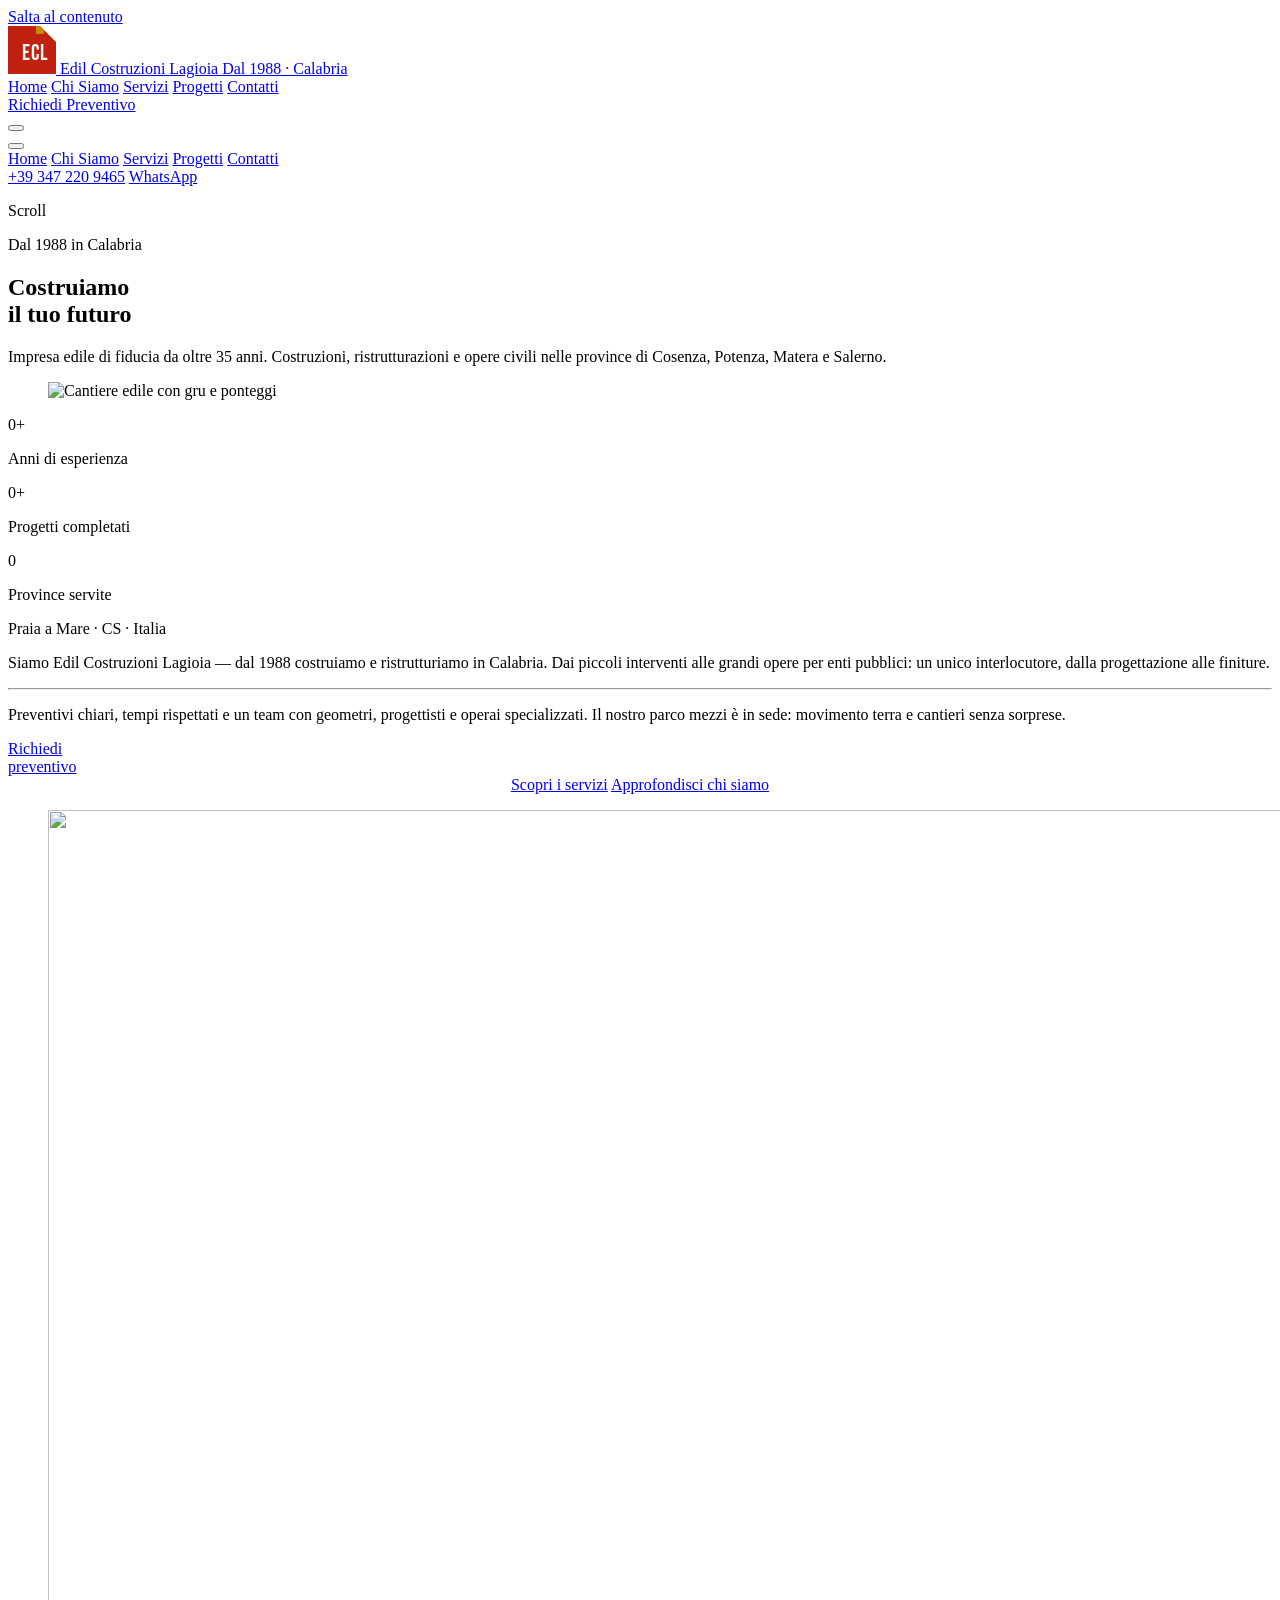
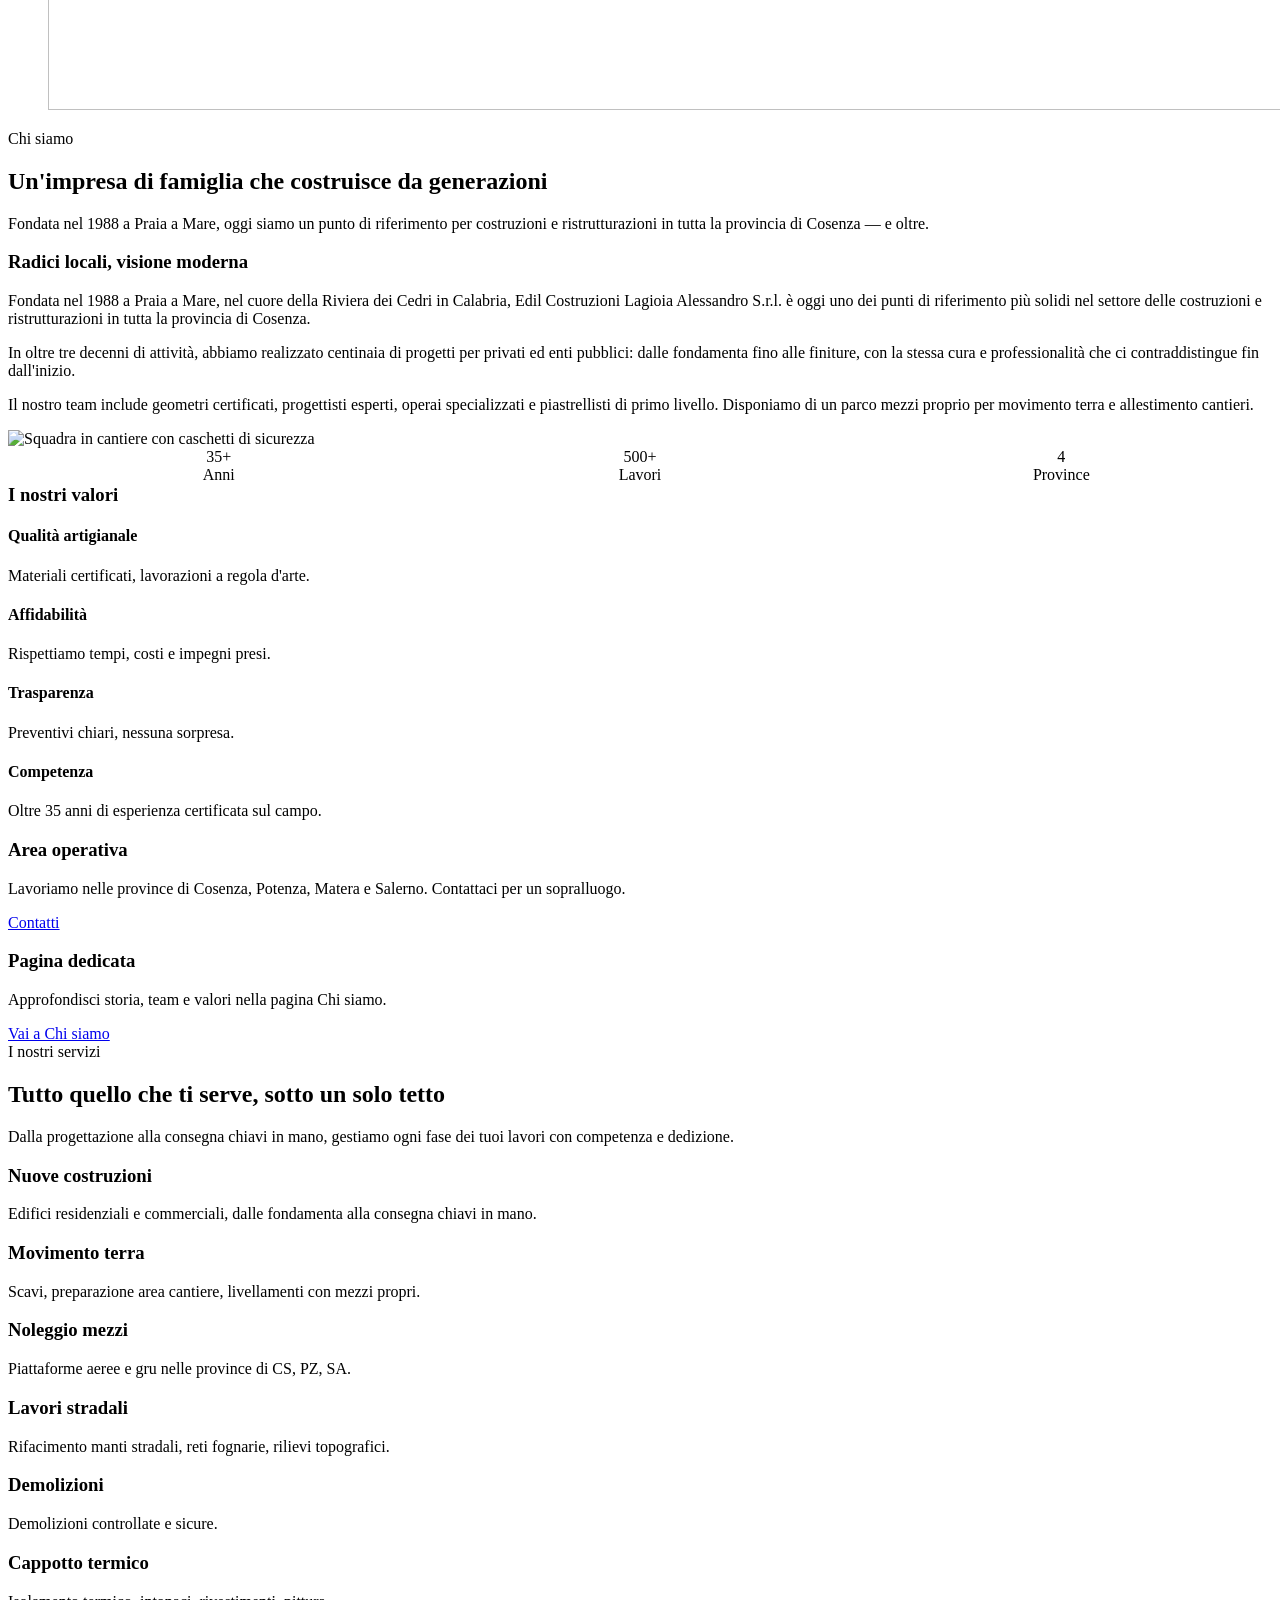
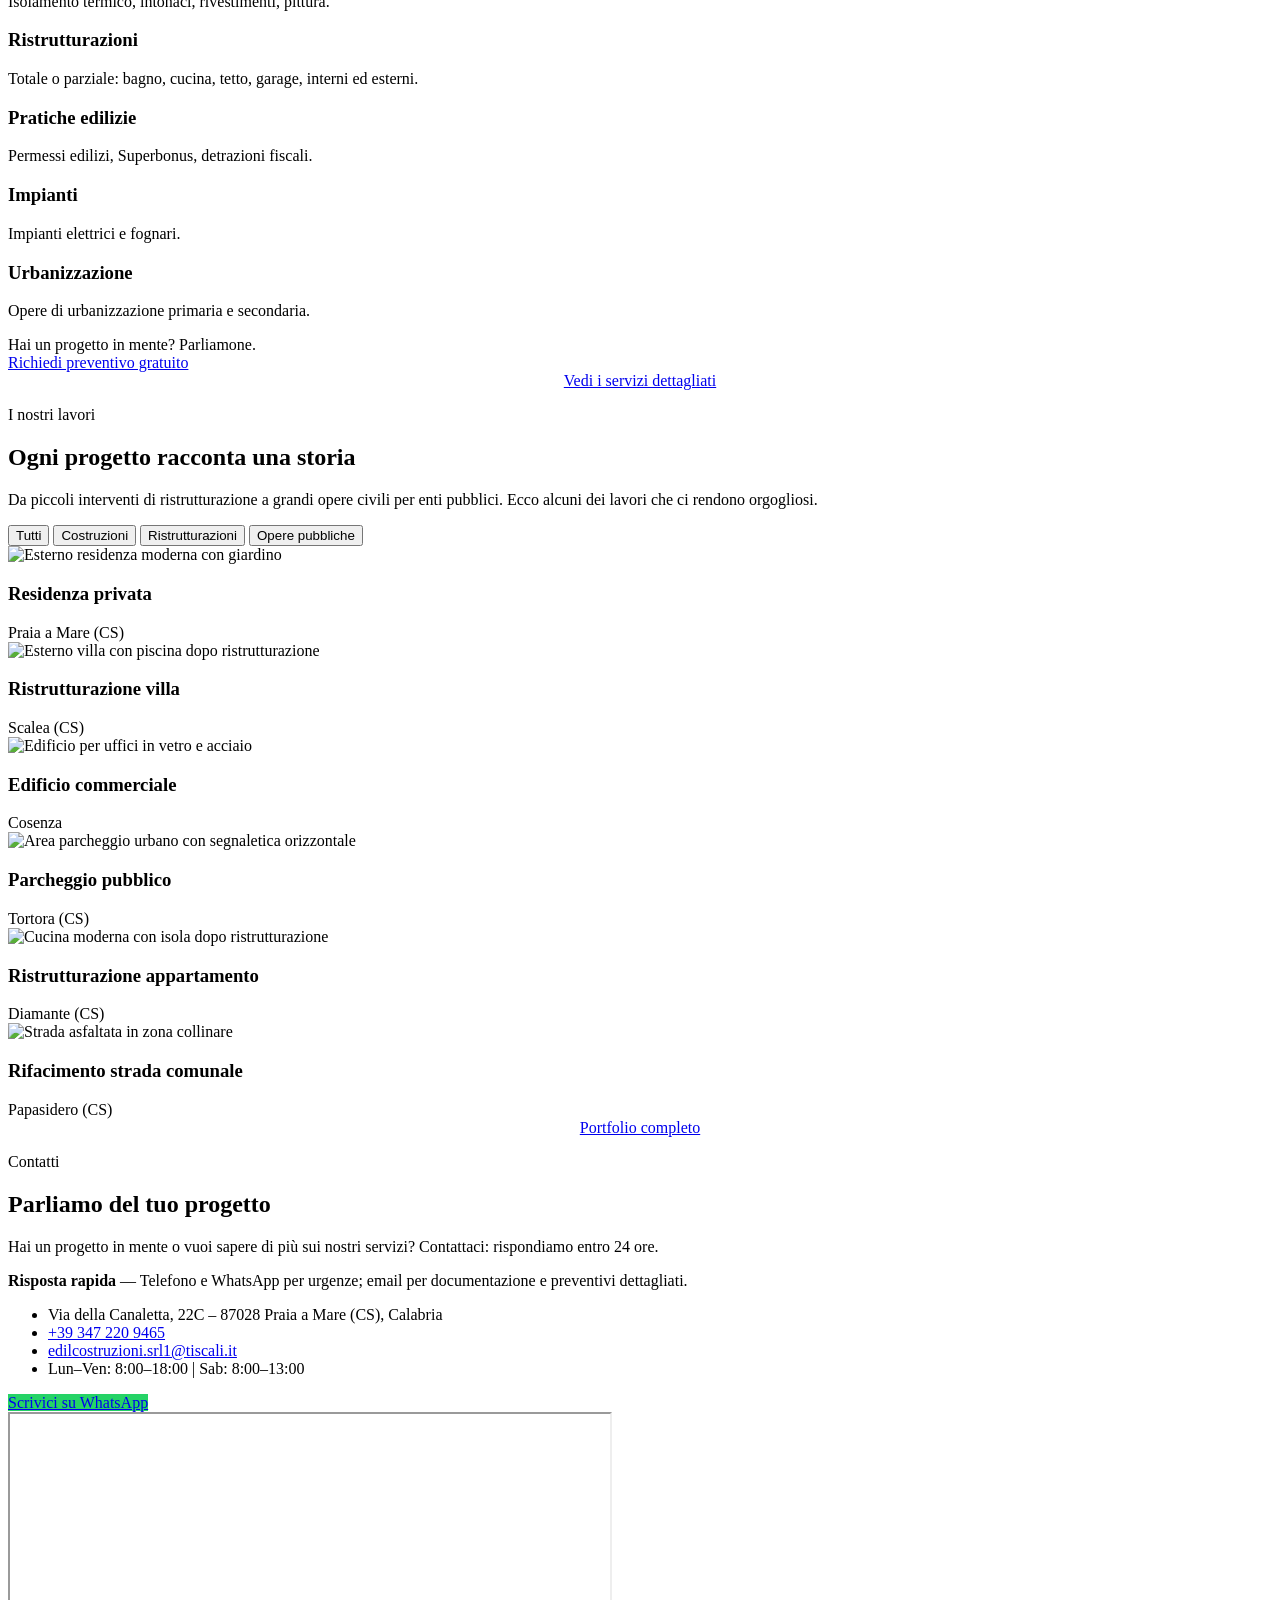
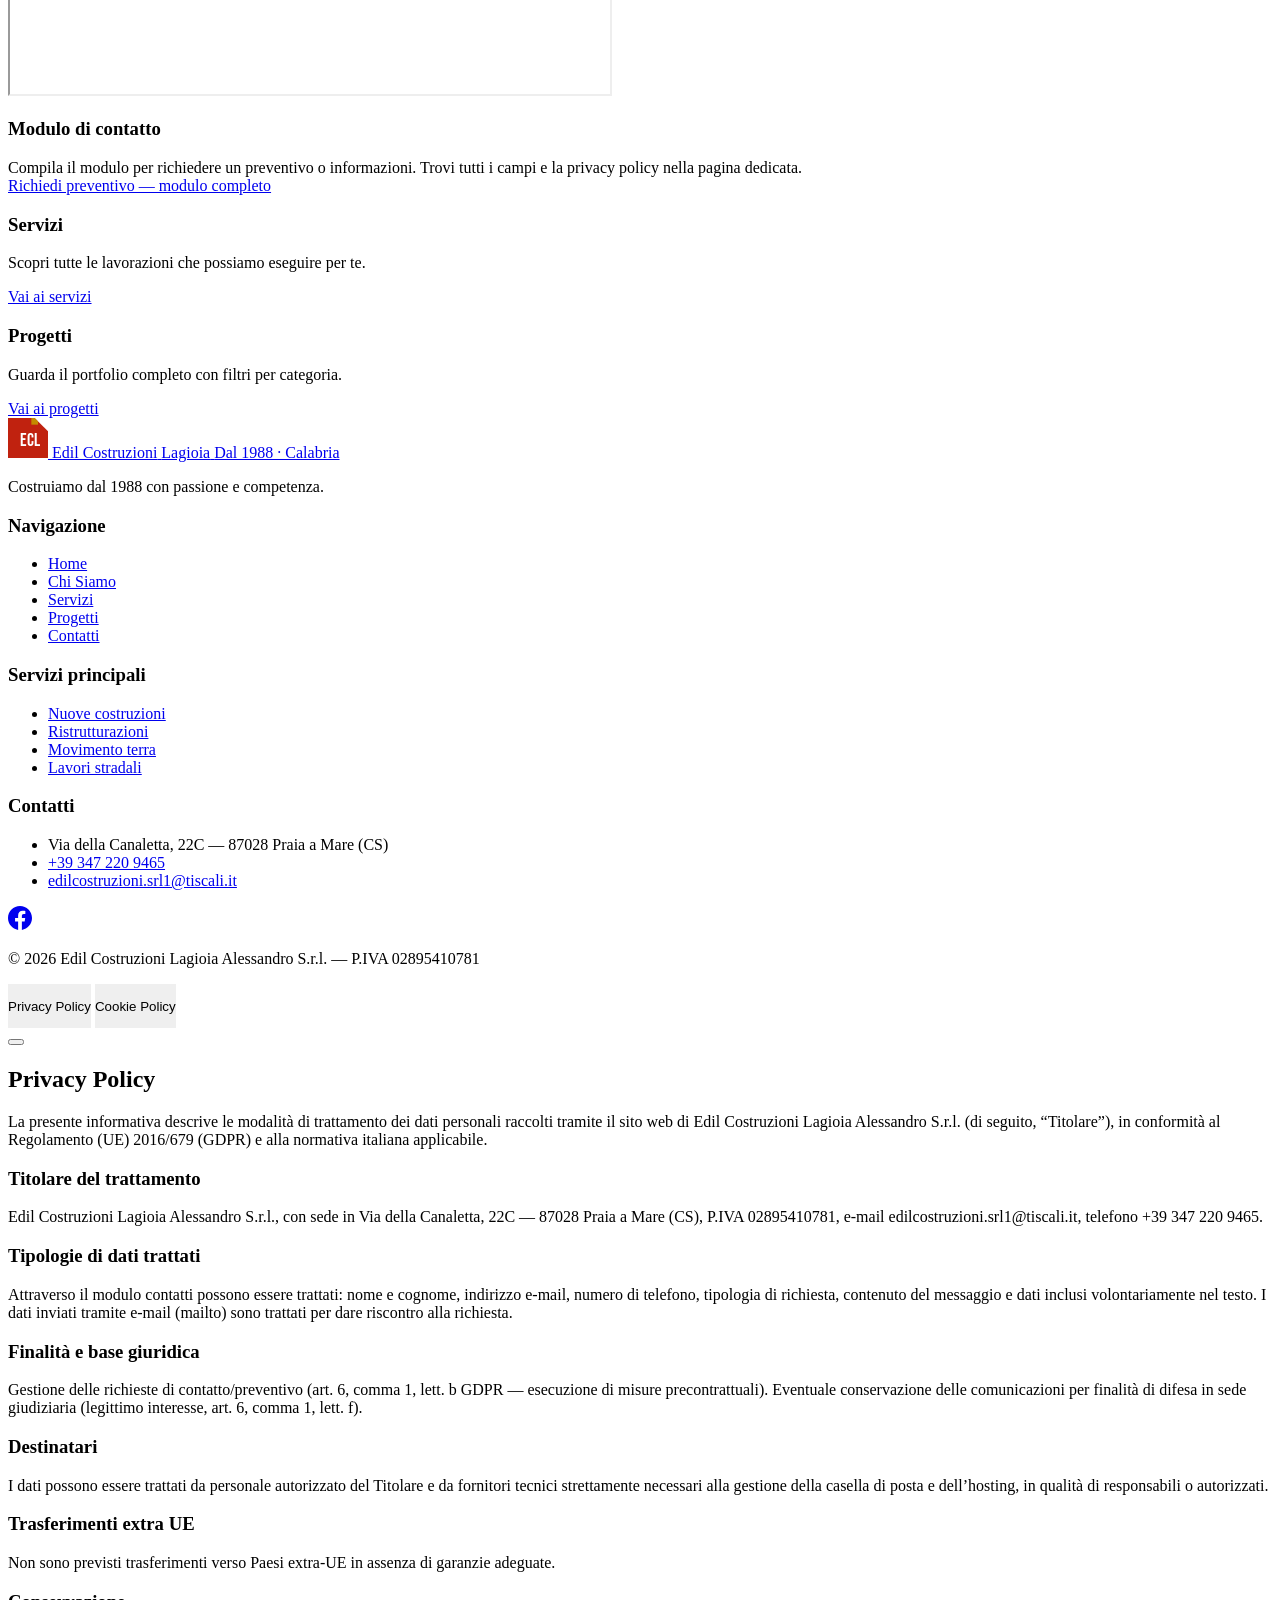
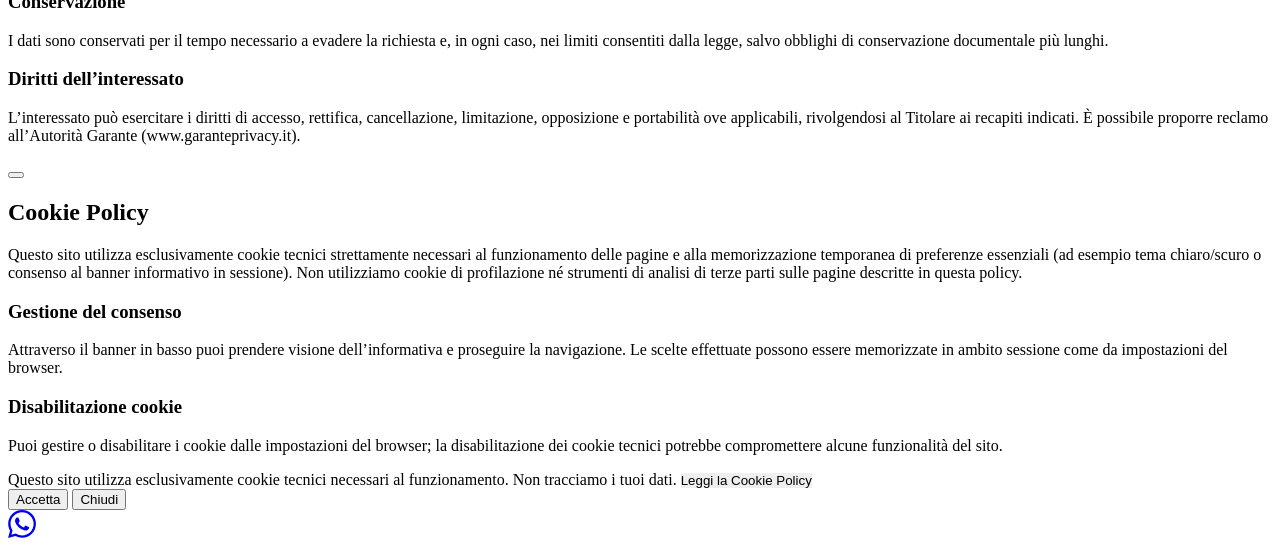
==== commit beb163ef: "Add tagline to logo across multiple pages and clean up theme toggle buttons Introduce a new tagline " ====
--- a/index.html
+++ b/index.html
@@ -119,6 +119,7 @@
           <span class="logo-text">
             <span>Edil Costruzioni</span>
             <span>Lagioia</span>
+            <span class="logo-text__tagline">Dal 1988 · Calabria</span>
           </span>
         </a>
 
@@ -132,10 +133,6 @@
 
         <div class="nav-actions">
           <a href="#contatti" class="btn btn--primary">Richiedi Preventivo</a>
-          <button type="button" class="btn btn--icon" data-theme-toggle aria-pressed="false" aria-label="Attiva tema scuro">
-            <i data-lucide="moon" width="20" height="20" data-icon-moon aria-hidden="true"></i>
-            <i data-lucide="sun" width="20" height="20" data-icon-sun aria-hidden="true"></i>
-          </button>
         </div>
 
         <button
@@ -186,7 +183,7 @@
       </div>
     </div>
 
-        <main id="main-content">
+    <main id="main-content">
       <section class="hero-editorial" id="home" data-section-id="home" aria-labelledby="hero-title">
         <div class="hero-editorial__inner">
           <p class="hero-editorial__side hero-editorial__side--left">Scroll</p>
@@ -223,10 +220,6 @@
             </div>
           </div>
           <p class="hero-editorial__side hero-editorial__side--right">Praia a Mare · CS · Italia</p>
-        </div>
-        <div class="hero__scroll" aria-hidden="true">
-          <span>Scroll</span>
-          <i data-lucide="chevron-down" width="20" height="20"></i>
         </div>
       </section>
 
@@ -602,6 +595,7 @@
               <span class="logo-text">
                 <span>Edil Costruzioni</span>
                 <span>Lagioia</span>
+                <span class="logo-text__tagline">Dal 1988 · Calabria</span>
               </span>
             </a>
             <p class="footer-tagline">Costruiamo dal 1988 con passione e competenza.</p>
@@ -758,9 +752,7 @@
       </p>
       <div class="cookie-banner__actions">
         <button type="button" class="btn btn--primary" data-cookie-accept>Accetta</button>
-        <button type="button" class="btn btn--ghost" data-cookie-dismiss style="border-color: rgba(248,247,245,0.35); color: inherit">
-          Chiudi
-        </button>
+        <button type="button" class="btn btn--ghost" data-cookie-dismiss>Chiudi</button>
       </div>
     </div>
 
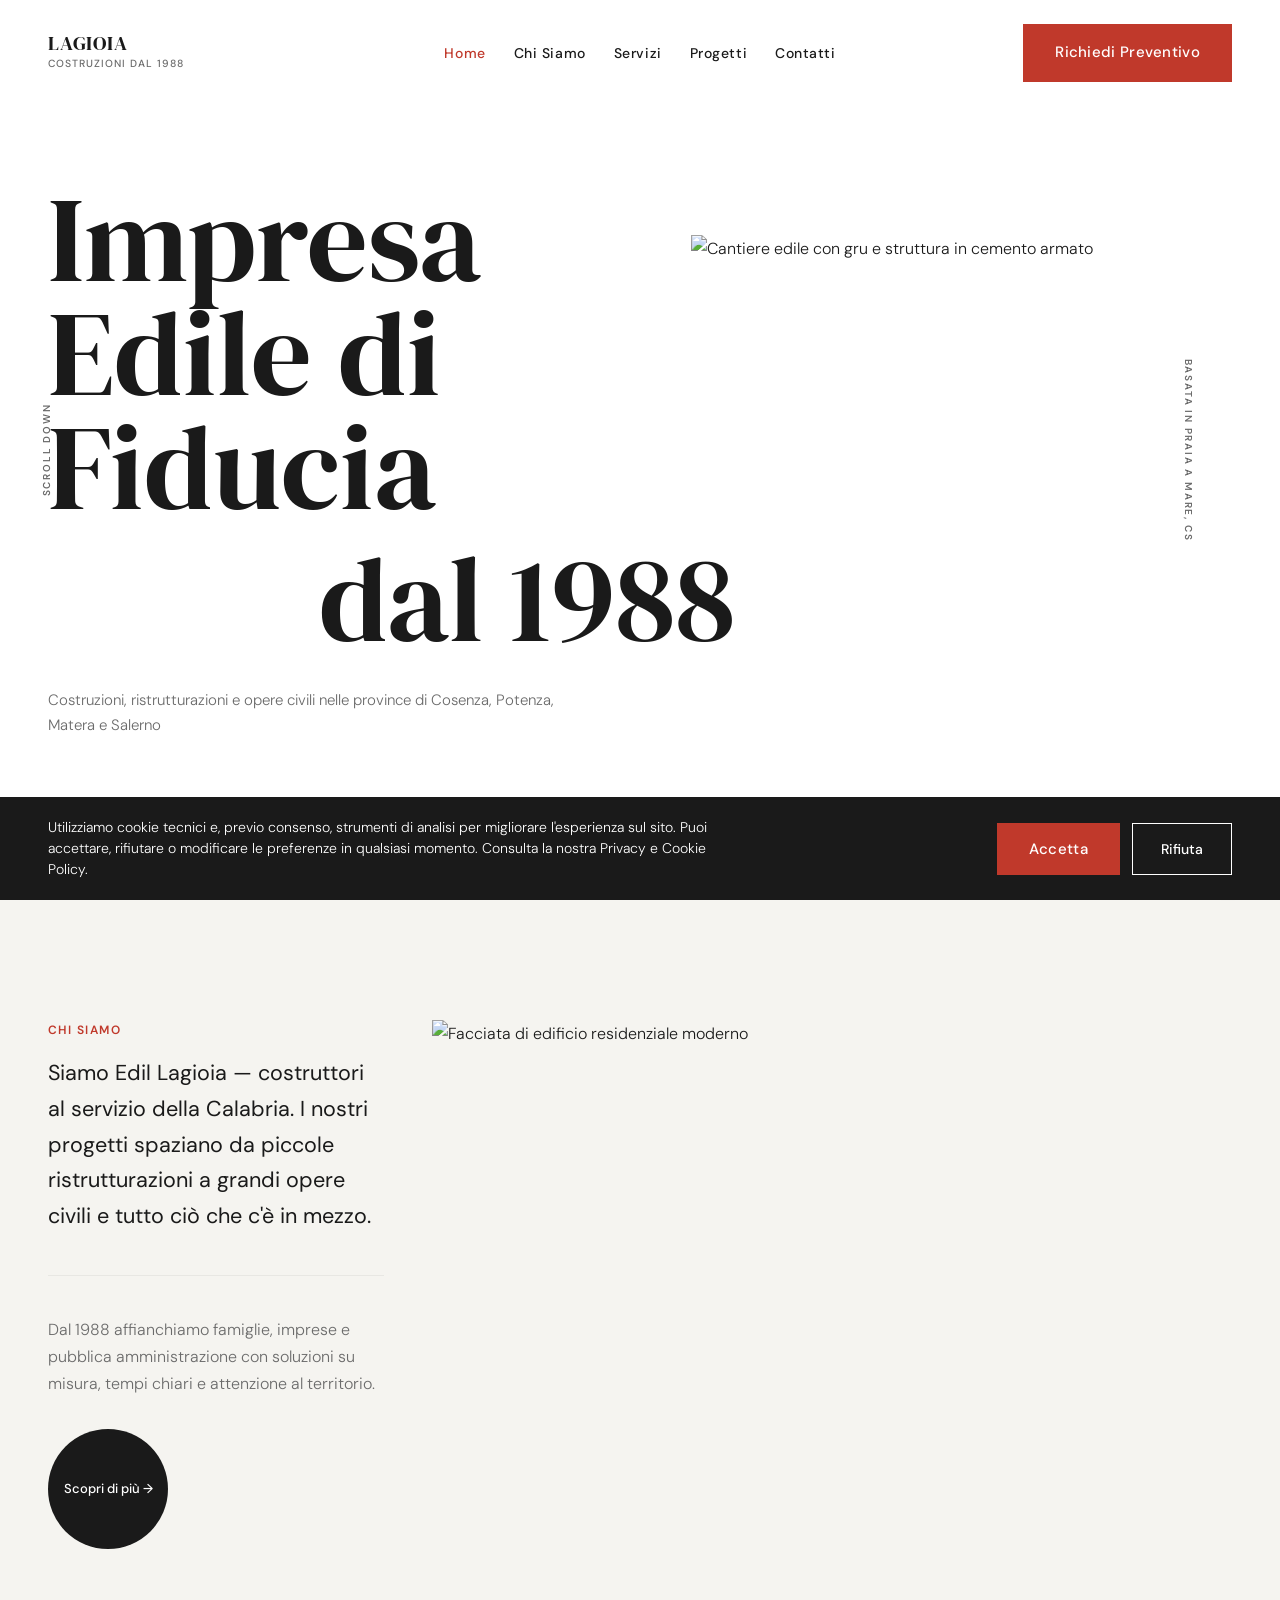
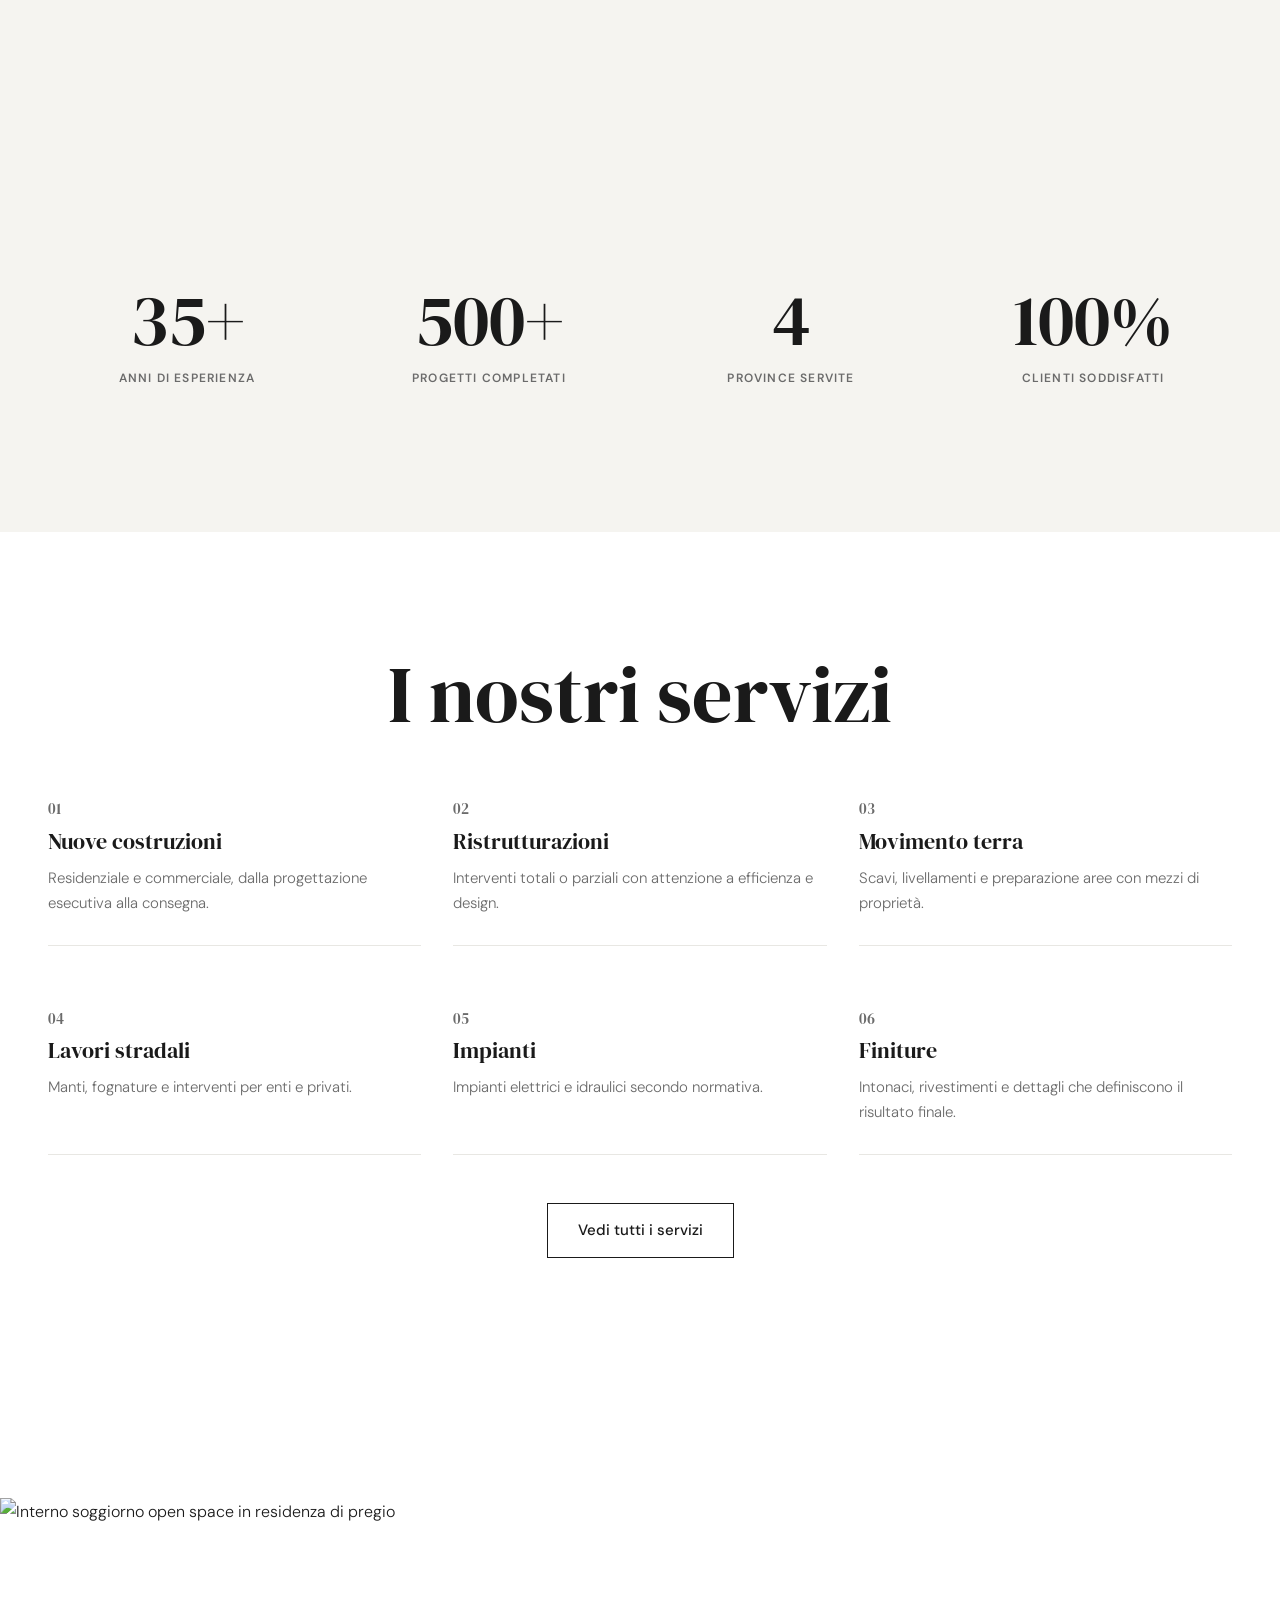
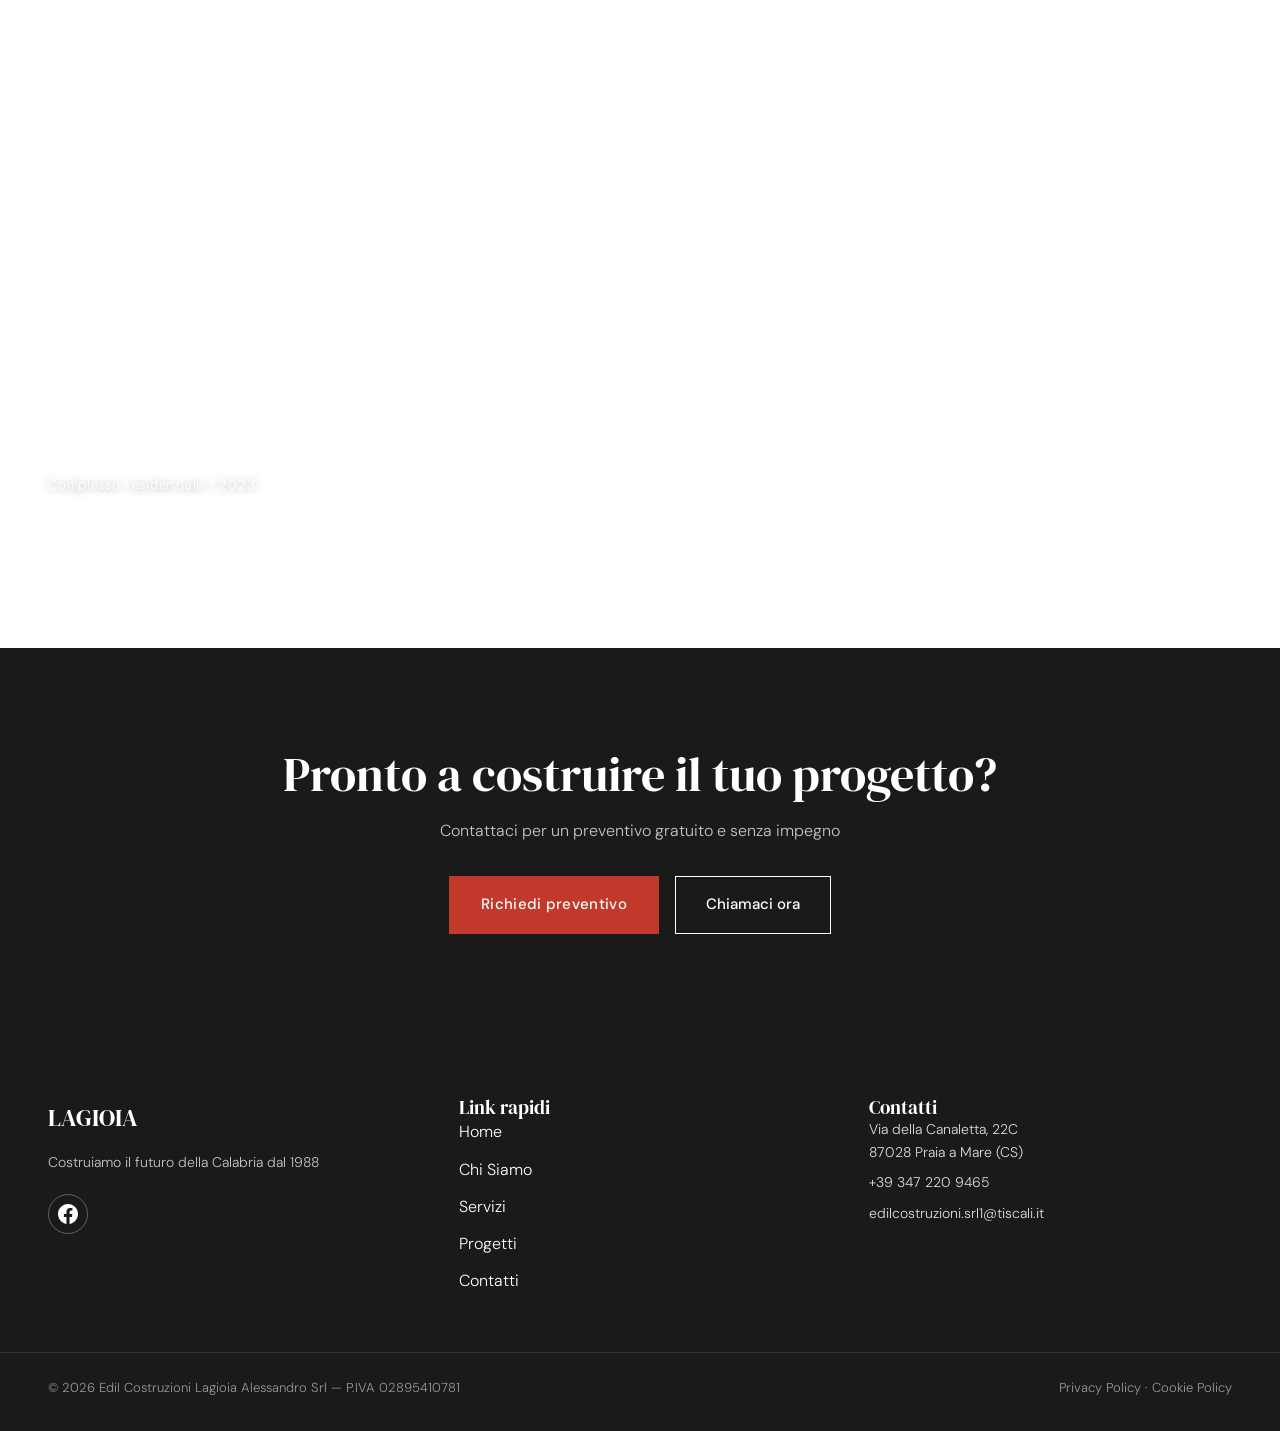
==== commit 9558a0f0: "Update SEO metadata and navigation structure across multiple pages Revise title and description tags" ====
--- a/index.html
+++ b/index.html
@@ -3,53 +3,47 @@
   <head>
     <meta charset="UTF-8" />
     <meta name="viewport" content="width=device-width, initial-scale=1.0" />
-    <title>Edil Costruzioni Lagioia Alessandro S.r.l. — Impresa Edile dal 1988 | Praia a Mare (CS)</title>
+    <meta name="robots" content="index, follow" />
+    <title>Edil Costruzioni Lagioia Alessandro Srl | Impresa Edile Calabria dal 1988</title>
     <meta
       name="description"
-      content="Impresa edile con 35+ anni di esperienza in Calabria. Costruzioni, ristrutturazioni, movimento terra e opere civili nelle province di Cosenza, Potenza, Matera e Salerno. Richiedi un preventivo gratuito."
+      content="Impresa edile a Praia a Mare (CS) specializzata in costruzioni, ristrutturazioni e opere civili nelle province di Cosenza, Potenza, Matera e Salerno. Oltre 35 anni di esperienza."
     />
     <meta
       name="keywords"
-      content="impresa edile calabria, costruzioni cosenza, ristrutturazioni praia a mare, edil lagioia, costruzioni cs, ristrutturazioni calabria, superbonus calabria"
+      content="impresa edile calabria, costruzioni cosenza, ristrutturazioni praia a mare, edilizia calabria, costruttori cosenza"
     />
-    <meta name="author" content="Edil Costruzioni Lagioia Alessandro S.r.l." />
-    <meta name="robots" content="index, follow" />
-    <link rel="canonical" href="https://vittorinomarco.github.io/LagioiaCostruzioni/" />
+    <link rel="canonical" href="https://www.edilcostruzionilagioia.it/index.html" />
+    <link rel="icon" href="assets/favicon.svg" type="image/svg+xml" />
 
     <meta property="og:type" content="website" />
-    <meta property="og:title" content="Edil Costruzioni Lagioia — Impresa Edile dal 1988 in Calabria" />
+    <meta property="og:locale" content="it_IT" />
+    <meta property="og:site_name" content="Edil Costruzioni Lagioia Alessandro Srl" />
+    <meta property="og:title" content="Edil Costruzioni Lagioia Alessandro Srl | Impresa Edile Calabria dal 1988" />
     <meta
       property="og:description"
-      content="Costruzioni, ristrutturazioni e opere civili in Calabria. Oltre 35 anni di esperienza. Richiedi preventivo gratuito."
+      content="Impresa edile a Praia a Mare (CS) specializzata in costruzioni, ristrutturazioni e opere civili nelle province di Cosenza, Potenza, Matera e Salerno."
     />
-    <meta property="og:url" content="https://vittorinomarco.github.io/LagioiaCostruzioni/" />
-    <meta property="og:locale" content="it_IT" />
-
-    <meta name="twitter:card" content="summary_large_image" />
-    <meta name="twitter:title" content="Edil Costruzioni Lagioia — Impresa Edile dal 1988" />
-    <meta name="twitter:description" content="Impresa edile con 35+ anni di esperienza in Calabria. Preventivi gratuiti." />
+    <meta property="og:url" content="https://www.edilcostruzionilagioia.it/index.html" />
+    <meta
+      property="og:image"
+      content="https://images.unsplash.com/photo-1541888946425-d81bb19240f5?w=1400&q=80"
+    />
 
     <link rel="preconnect" href="https://fonts.googleapis.com" />
     <link rel="preconnect" href="https://fonts.gstatic.com" crossorigin />
-    <link
-      href="https://fonts.googleapis.com/css2?family=Bebas+Neue&family=Inter:wght@400;500;600&display=swap"
-      rel="stylesheet"
-    />
-    <link rel="icon" href="/LagioiaCostruzioni/favicon.svg" type="image/svg+xml" />
-    <link rel="stylesheet" href="/LagioiaCostruzioni/style.css" />
+    <link rel="preconnect" href="https://images.unsplash.com" />
+    <link rel="stylesheet" href="css/style.css" />
 
     <script type="application/ld+json">
       {
         "@context": "https://schema.org",
         "@type": "LocalBusiness",
-        "@id": "https://vittorinomarco.github.io/LagioiaCostruzioni/",
-        "name": "Edil Costruzioni Lagioia Alessandro S.r.l.",
-        "description": "Impresa edile con oltre 35 anni di esperienza in costruzioni, ristrutturazioni e opere civili in Calabria.",
-        "url": "https://vittorinomarco.github.io/LagioiaCostruzioni/",
+        "name": "Edil Costruzioni Lagioia Alessandro Srl",
+        "image": "https://images.unsplash.com/photo-1541888946425-d81bb19240f5?w=1400&q=80",
+        "@id": "https://www.edilcostruzionilagioia.it",
+        "url": "https://www.edilcostruzionilagioia.it",
         "telephone": "+393472209465",
-        "email": "edilcostruzioni.srl1@tiscali.it",
-        "foundingDate": "1988",
-        "vatID": "IT02895410781",
         "address": {
           "@type": "PostalAddress",
           "streetAddress": "Via della Canaletta, 22C",
@@ -60,17 +54,9 @@
         },
         "geo": {
           "@type": "GeoCoordinates",
-          "latitude": 39.8983,
-          "longitude": 15.7773
+          "latitude": 39.8956,
+          "longitude": 15.7835
         },
-        "areaServed": ["Cosenza", "Potenza", "Matera", "Salerno"],
-        "serviceType": [
-          "Costruzioni residenziali",
-          "Ristrutturazioni",
-          "Movimento terra",
-          "Noleggio mezzi",
-          "Lavori stradali"
-        ],
         "openingHoursSpecification": [
           {
             "@type": "OpeningHoursSpecification",
@@ -85,692 +71,291 @@
             "closes": "13:00"
           }
         ],
-        "sameAs": ["https://www.facebook.com/costruzionilagioiasrl/"]
+        "sameAs": ["https://www.facebook.com/costruzionilagioiasrl"],
+        "vatID": "02895410781",
+        "foundingDate": "1988",
+        "description": "Impresa edile a Praia a Mare specializzata in costruzioni, ristrutturazioni e opere civili nelle province di Cosenza, Potenza, Matera e Salerno.",
+        "areaServed": ["Cosenza", "Potenza", "Matera", "Salerno"]
       }
     </script>
   </head>
-  <body class="page-home">
-    <a href="#main-content" class="sr-only skip-link">Salta al contenuto</a>
-
-    <header class="site-header" role="banner">
-      <div class="nav-inner" data-nav-root data-scroll-spy>
-        <a href="/LagioiaCostruzioni/" class="logo-link" aria-label="Edil Costruzioni Lagioia — Home">
-          <svg class="logo-svg" width="48" height="48" viewBox="0 0 48 48" aria-hidden="true">
-            <defs>
-              <clipPath id="logo-clip-home">
-                <polygon points="0,0 32,0 48,16 48,48 0,48" />
-              </clipPath>
-            </defs>
-            <g clip-path="url(#logo-clip-home)">
-              <rect width="48" height="48" fill="#c0220f" />
-              <rect x="28" y="0" width="8" height="8" fill="#c48a00" />
-            </g>
-            <text
-              x="14"
-              y="34"
-              font-family="'Bebas Neue', sans-serif"
-              font-size="22"
-              fill="#ffffff"
-              letter-spacing="0.05em"
-            >
-              ECL
-            </text>
-          </svg>
-          <span class="logo-text">
-            <span>Edil Costruzioni</span>
-            <span>Lagioia</span>
-            <span class="logo-text__tagline">Dal 1988 · Calabria</span>
-          </span>
-        </a>
-
-        <nav class="nav-desktop" role="navigation" aria-label="Menu principale">
-          <a href="#home" class="nav-link" data-scroll-for="home" aria-current="page">Home</a>
-          <a href="#chi-siamo" class="nav-link" data-scroll-for="chi-siamo">Chi Siamo</a>
-          <a href="#servizi" class="nav-link" data-scroll-for="servizi">Servizi</a>
-          <a href="#progetti" class="nav-link" data-scroll-for="progetti">Progetti</a>
-          <a href="#contatti" class="nav-link" data-scroll-for="contatti">Contatti</a>
-        </nav>
-
-        <div class="nav-actions">
-          <a href="#contatti" class="btn btn--primary">Richiedi Preventivo</a>
-        </div>
-
-        <button
-          type="button"
-          class="burger-toggle"
-          data-burger-toggle
-          aria-expanded="false"
-          aria-controls="mobile-menu"
-          aria-label="Apri menu"
-        >
-          <i data-lucide="menu" width="24" height="24" aria-hidden="true"></i>
-        </button>
-      </div>
-    </header>
+  <body>
+    <a href="#main-content" class="skip-link">Vai al contenuto principale</a>
+
+    <nav class="main-nav" aria-label="Navigazione principale">
+      <a href="index.html" class="nav-brand">
+        <span class="nav-brand__name">LAGIOIA</span>
+        <span class="nav-brand__sub">Costruzioni dal 1988</span>
+      </a>
+      <ul class="nav-links">
+        <li><a href="index.html">Home</a></li>
+        <li><a href="chi-siamo.html">Chi Siamo</a></li>
+        <li><a href="servizi.html">Servizi</a></li>
+        <li><a href="progetti.html">Progetti</a></li>
+        <li><a href="contatti.html">Contatti</a></li>
+      </ul>
+      <a class="btn-primary nav-cta" href="contatti.html#preventivo">Richiedi Preventivo</a>
+      <button
+        type="button"
+        class="hamburger"
+        aria-expanded="false"
+        aria-controls="mobile-menu-overlay"
+        aria-label="Apri menu di navigazione"
+      >
+        <span></span>
+        <span></span>
+        <span></span>
+      </button>
+    </nav>
 
     <div
-      id="mobile-menu"
-      class="mobile-menu"
-      data-mobile-menu
+      id="mobile-menu-overlay"
+      class="mobile-overlay"
       role="dialog"
       aria-modal="true"
-      aria-label="Menu di navigazione"
+      aria-labelledby="mobile-menu-title"
       aria-hidden="true"
     >
-      <div class="mobile-menu__top">
-        <button type="button" class="mobile-menu__close" data-mobile-close aria-label="Chiudi menu">
-          <i data-lucide="x" width="28" height="28" aria-hidden="true"></i>
-        </button>
-      </div>
-      <nav class="mobile-menu__nav" aria-label="Sezioni">
-        <a href="#home">Home</a>
-        <a href="#chi-siamo">Chi Siamo</a>
-        <a href="#servizi">Servizi</a>
-        <a href="#progetti">Progetti</a>
-        <a href="#contatti">Contatti</a>
-      </nav>
-      <div class="mobile-menu__bottom">
-        <a href="tel:+393472209465"><i data-lucide="phone" width="20" height="20" aria-hidden="true"></i> +39 347 220 9465</a>
-        <a
-          class="btn btn--whatsapp"
-          href="https://wa.me/393472209465?text=Buongiorno%2C%20vi%20contatto%20dal%20sito%20web.%20Vorrei%20richiedere%20un%20preventivo%20per%20i%20seguenti%20lavori%3A%20"
-          target="_blank"
-          rel="noopener noreferrer"
-        >
-          <i data-lucide="message-circle" width="22" height="22" aria-hidden="true"></i>
-          WhatsApp
-        </a>
-      </div>
-    </div>
-
-    <main id="main-content">
-      <section class="hero-editorial" id="home" data-section-id="home" aria-labelledby="hero-title">
-        <div class="hero-editorial__inner">
-          <p class="hero-editorial__side hero-editorial__side--left">Scroll</p>
-          <div class="hero-editorial__center">
-            <p class="hero__overline reveal">Dal 1988 in Calabria</p>
-            <h1 id="hero-title" class="reveal-up">Costruiamo<br />il tuo futuro</h1>
-            <p class="hero__subtitle reveal text-muted">
-              Impresa edile di fiducia da oltre 35 anni. Costruzioni, ristrutturazioni e opere civili nelle province di
-              Cosenza, Potenza, Matera e Salerno.
-            </p>
-            <figure class="hero-editorial__figure reveal">
-              <img
-                src="https://images.unsplash.com/photo-1504307651254-35680f356dfd?w=1200&q=80"
-                alt="Cantiere edile con gru e ponteggi"
-                width="800"
-                height="1067"
-                decoding="async"
-                fetchpriority="high"
-              />
-            </figure>
-            <div class="hero__stats reveal" data-hero-stats>
-              <div class="stat-card">
-                <div class="stat-card__num" data-count="35">0+</div>
-                <p class="stat-card__label">Anni di esperienza</p>
-              </div>
-              <div class="stat-card">
-                <div class="stat-card__num" data-count="500">0+</div>
-                <p class="stat-card__label">Progetti completati</p>
-              </div>
-              <div class="stat-card">
-                <div class="stat-card__num" data-count="4">0</div>
-                <p class="stat-card__label">Province servite</p>
-              </div>
-            </div>
-          </div>
-          <p class="hero-editorial__side hero-editorial__side--right">Praia a Mare · CS · Italia</p>
-        </div>
-      </section>
-
-      <section class="editorial-intro section" aria-labelledby="intro-lead">
-        <div class="container">
-          <div class="editorial-intro__block">
-            <p id="intro-lead" class="editorial-intro__lead reveal">
-              Siamo Edil Costruzioni Lagioia — dal 1988 costruiamo e ristrutturiamo in Calabria. Dai piccoli interventi alle
-              grandi opere per enti pubblici: un unico interlocutore, dalla progettazione alle finiture.
-            </p>
-            <hr class="editorial-divider" />
-            <div class="editorial-cta-row">
-              <p>
-                Preventivi chiari, tempi rispettati e un team con geometri, progettisti e operai specializzati. Il nostro
-                parco mezzi è in sede: movimento terra e cantieri senza sorprese.
-              </p>
-              <a href="#contatti" class="btn btn--circle">Richiedi<br />preventivo</a>
-            </div>
-            <p style="margin-top: var(--space-10); text-align: center">
-              <a href="#servizi" class="btn btn--ghost">Scopri i servizi</a>
-              <a href="/LagioiaCostruzioni/chi-siamo.html" class="btn btn--ghost" style="margin-left: var(--space-4)">Approfondisci chi siamo</a>
-            </p>
-          </div>
-        </div>
-      </section>
-
-      <figure class="feature-fullbleed reveal" aria-hidden="true">
-        <img
-          src="https://images.unsplash.com/photo-1600210492486-724fe5c67fb0?w=1600&q=80"
-          alt=""
-          width="1600"
-          height="900"
-          loading="lazy"
-          decoding="async"
-        />
-      </figure>
-
-      <section id="chi-siamo" class="section container" data-section-id="chi-siamo" aria-labelledby="chi-h2">
-        <div class="section-split-head reveal">
-          <div>
-            <span class="section-label">Chi siamo</span>
-            <h2 id="chi-h2" class="reveal-up">Un'impresa di famiglia che costruisce da generazioni</h2>
-          </div>
-          <p class="text-muted reveal">
-            Fondata nel 1988 a Praia a Mare, oggi siamo un punto di riferimento per costruzioni e ristrutturazioni in tutta la
-            provincia di Cosenza — e oltre.
-          </p>
-        </div>
-        <div class="split-section">
-          <div>
-            <h3 class="reveal-up">Radici locali, visione moderna</h3>
-            <p class="reveal text-muted">
-              Fondata nel 1988 a Praia a Mare, nel cuore della Riviera dei Cedri in Calabria, Edil Costruzioni Lagioia
-              Alessandro S.r.l. è oggi uno dei punti di riferimento più solidi nel settore delle costruzioni e
-              ristrutturazioni in tutta la provincia di Cosenza.
-            </p>
-            <p class="reveal text-muted">
-              In oltre tre decenni di attività, abbiamo realizzato centinaia di progetti per privati ed enti pubblici: dalle
-              fondamenta fino alle finiture, con la stessa cura e professionalità che ci contraddistingue fin dall'inizio.
-            </p>
-            <p class="reveal text-muted">
-              Il nostro team include geometri certificati, progettisti esperti, operai specializzati e piastrellisti di
-              primo livello. Disponiamo di un parco mezzi proprio per movimento terra e allestimento cantieri.
-            </p>
-          </div>
-          <div>
-            <div class="split-section__media reveal">
-              <img
-                src="https://images.unsplash.com/photo-1581578731548-c64695cc6952?w=900&q=80"
-                alt="Squadra in cantiere con caschetti di sicurezza"
-                width="900"
-                height="675"
-                loading="lazy"
-                decoding="async"
-              />
-            </div>
-            <div
-              class="reveal"
-              style="display: grid; grid-template-columns: repeat(3, 1fr); gap: var(--space-3); margin-top: var(--space-4)"
-              aria-label="Numeri chiave"
-            >
-              <div style="padding: var(--space-4); background: var(--color-surface-2); border-radius: var(--radius-md); text-align: center">
-                <p class="display" style="font-size: var(--text-xl); margin: 0; color: var(--color-primary)">35+</p>
-                <p style="margin: var(--space-2) 0 0; font-size: var(--text-xs); color: var(--color-text-muted)">Anni</p>
-              </div>
-              <div style="padding: var(--space-4); background: var(--color-surface-2); border-radius: var(--radius-md); text-align: center">
-                <p class="display" style="font-size: var(--text-xl); margin: 0; color: var(--color-primary)">500+</p>
-                <p style="margin: var(--space-2) 0 0; font-size: var(--text-xs); color: var(--color-text-muted)">Lavori</p>
-              </div>
-              <div style="padding: var(--space-4); background: var(--color-surface-2); border-radius: var(--radius-md); text-align: center">
-                <p class="display" style="font-size: var(--text-xl); margin: 0; color: var(--color-primary)">4</p>
-                <p style="margin: var(--space-2) 0 0; font-size: var(--text-xs); color: var(--color-text-muted)">Province</p>
-              </div>
-            </div>
-          </div>
-        </div>
-        <h3 class="reveal-up" style="margin-top: var(--space-16)">I nostri valori</h3>
-        <div class="values-grid">
-          <article class="value-card reveal">
-            <span class="icon-wrap" aria-hidden="true"><i data-lucide="hammer" width="28" height="28"></i></span>
-            <div>
-              <h4>Qualità artigianale</h4>
-              <p class="text-muted" style="margin: 0">Materiali certificati, lavorazioni a regola d'arte.</p>
-            </div>
-          </article>
-          <article class="value-card reveal">
-            <span class="icon-wrap" aria-hidden="true"><i data-lucide="shield-check" width="28" height="28"></i></span>
-            <div>
-              <h4>Affidabilità</h4>
-              <p class="text-muted" style="margin: 0">Rispettiamo tempi, costi e impegni presi.</p>
-            </div>
-          </article>
-          <article class="value-card reveal">
-            <span class="icon-wrap" aria-hidden="true"><i data-lucide="clipboard-list" width="28" height="28"></i></span>
-            <div>
-              <h4>Trasparenza</h4>
-              <p class="text-muted" style="margin: 0">Preventivi chiari, nessuna sorpresa.</p>
-            </div>
-          </article>
-          <article class="value-card reveal">
-            <span class="icon-wrap" aria-hidden="true"><i data-lucide="award" width="28" height="28"></i></span>
-            <div>
-              <h4>Competenza</h4>
-              <p class="text-muted" style="margin: 0">Oltre 35 anni di esperienza certificata sul campo.</p>
-            </div>
-          </article>
-        </div>
-        <div class="crosslinks">
-          <div class="crosslink-card reveal">
-            <h3>Area operativa</h3>
-            <p>Lavoriamo nelle province di Cosenza, Potenza, Matera e Salerno. Contattaci per un sopralluogo.</p>
-            <a href="#contatti" class="btn btn--ghost">Contatti</a>
-          </div>
-          <div class="crosslink-card reveal">
-            <h3>Pagina dedicata</h3>
-            <p>Approfondisci storia, team e valori nella pagina Chi siamo.</p>
-            <a href="/LagioiaCostruzioni/chi-siamo.html" class="btn btn--primary">Vai a Chi siamo</a>
-          </div>
-        </div>
-      </section>
-
-      <section id="servizi" class="section container" data-section-id="servizi" aria-labelledby="servizi-h2">
-        <div class="section-head section-head--center reveal">
-          <span class="section-label">I nostri servizi</span>
-          <h2 id="servizi-h2" class="reveal-up">Tutto quello che ti serve, sotto un solo tetto</h2>
-          <p class="text-muted">
-            Dalla progettazione alla consegna chiavi in mano, gestiamo ogni fase dei tuoi lavori con competenza e dedizione.
-          </p>
-        </div>
-        <div class="bento">
-          <article class="service-card bento__lg reveal">
-            <div class="service-card__icon"><i data-lucide="building-2" width="32" height="32" aria-hidden="true"></i></div>
-            <h3>Nuove costruzioni</h3>
-            <p>Edifici residenziali e commerciali, dalle fondamenta alla consegna chiavi in mano.</p>
-          </article>
-          <article class="service-card reveal">
-            <div class="service-card__icon"><i data-lucide="truck" width="28" height="28" aria-hidden="true"></i></div>
-            <h3>Movimento terra</h3>
-            <p>Scavi, preparazione area cantiere, livellamenti con mezzi propri.</p>
-          </article>
-          <article class="service-card reveal">
-            <div class="service-card__icon"><i data-lucide="crane" width="28" height="28" aria-hidden="true"></i></div>
-            <h3>Noleggio mezzi</h3>
-            <p>Piattaforme aeree e gru nelle province di CS, PZ, SA.</p>
-          </article>
-          <article class="service-card reveal">
-            <div class="service-card__icon"><i data-lucide="road" width="28" height="28" aria-hidden="true"></i></div>
-            <h3>Lavori stradali</h3>
-            <p>Rifacimento manti stradali, reti fognarie, rilievi topografici.</p>
-          </article>
-          <article class="service-card reveal">
-            <div class="service-card__icon"><i data-lucide="pickaxe" width="28" height="28" aria-hidden="true"></i></div>
-            <h3>Demolizioni</h3>
-            <p>Demolizioni controllate e sicure.</p>
-          </article>
-          <article class="service-card reveal">
-            <div class="service-card__icon"><i data-lucide="thermometer" width="28" height="28" aria-hidden="true"></i></div>
-            <h3>Cappotto termico</h3>
-            <p>Isolamento termico, intonaci, rivestimenti, pittura.</p>
-          </article>
-          <article class="service-card bento__lg reveal">
-            <div class="service-card__icon"><i data-lucide="hammer" width="32" height="32" aria-hidden="true"></i></div>
-            <h3>Ristrutturazioni</h3>
-            <p>Totale o parziale: bagno, cucina, tetto, garage, interni ed esterni.</p>
-          </article>
-          <article class="service-card reveal">
-            <div class="service-card__icon"><i data-lucide="file-text" width="28" height="28" aria-hidden="true"></i></div>
-            <h3>Pratiche edilizie</h3>
-            <p>Permessi edilizi, Superbonus, detrazioni fiscali.</p>
-          </article>
-          <article class="service-card reveal">
-            <div class="service-card__icon"><i data-lucide="zap" width="28" height="28" aria-hidden="true"></i></div>
-            <h3>Impianti</h3>
-            <p>Impianti elettrici e fognari.</p>
-          </article>
-          <article class="service-card reveal">
-            <div class="service-card__icon"><i data-lucide="map" width="28" height="28" aria-hidden="true"></i></div>
-            <h3>Urbanizzazione</h3>
-            <p>Opere di urbanizzazione primaria e secondaria.</p>
-          </article>
-        </div>
-        <div class="cta-banner reveal">
-          <p class="display" style="margin: 0; font-size: var(--text-xl)">Hai un progetto in mente? Parliamone.</p>
-          <a href="#contatti" class="btn">Richiedi preventivo gratuito</a>
-        </div>
-        <p style="text-align: center; margin-top: var(--space-10)">
-          <a href="/LagioiaCostruzioni/servizi.html" class="btn btn--ghost">Vedi i servizi dettagliati</a>
-        </p>
-      </section>
-
-      <section id="progetti" class="section container" data-section-id="progetti" data-project-filters aria-labelledby="progetti-h2">
-        <div class="section-head section-head--center reveal">
-          <span class="section-label">I nostri lavori</span>
-          <h2 id="progetti-h2" class="reveal-up">Ogni progetto racconta una storia</h2>
-          <p class="text-muted">
-            Da piccoli interventi di ristrutturazione a grandi opere civili per enti pubblici. Ecco alcuni dei lavori che ci rendono orgogliosi.
-          </p>
-        </div>
-        <div class="filter-tabs reveal" role="tablist" aria-label="Categoria progetto">
-          <button type="button" class="filter-tab is-active" data-filter-tab data-filter="all" role="tab" aria-selected="true">Tutti</button>
-          <button type="button" class="filter-tab" data-filter-tab data-filter="costruzioni" role="tab" aria-selected="false">Costruzioni</button>
-          <button type="button" class="filter-tab" data-filter-tab data-filter="ristrutturazioni" role="tab" aria-selected="false">Ristrutturazioni</button>
-          <button type="button" class="filter-tab" data-filter-tab data-filter="opere-pubbliche" role="tab" aria-selected="false">Opere pubbliche</button>
-        </div>
-        <div class="project-grid">
-          <article class="project-card reveal" data-project-card data-category="costruzioni">
-            <img src="https://images.unsplash.com/photo-1564013799919-ab600027ffc6?w=800&q=80" alt="Esterno residenza moderna con giardino" width="800" height="600" loading="lazy" decoding="async" />
-            <div class="project-card__overlay">
-              <h3 class="project-card__title">Residenza privata</h3>
-              <div class="project-card__meta"><span>Praia a Mare (CS)</span><i data-lucide="arrow-up-right" width="22" height="22" aria-hidden="true"></i></div>
-            </div>
-          </article>
-          <article class="project-card reveal" data-project-card data-category="ristrutturazioni">
-            <img src="https://images.unsplash.com/photo-1503174971373-b1f69850bded?w=800&q=80" alt="Esterno villa con piscina dopo ristrutturazione" width="800" height="600" loading="lazy" decoding="async" />
-            <div class="project-card__overlay">
-              <h3 class="project-card__title">Ristrutturazione villa</h3>
-              <div class="project-card__meta"><span>Scalea (CS)</span><i data-lucide="arrow-up-right" width="22" height="22" aria-hidden="true"></i></div>
-            </div>
-          </article>
-          <article class="project-card reveal" data-project-card data-category="costruzioni">
-            <img src="https://images.unsplash.com/photo-1486325212027-8081e485255e?w=800&q=80" alt="Edificio per uffici in vetro e acciaio" width="800" height="600" loading="lazy" decoding="async" />
-            <div class="project-card__overlay">
-              <h3 class="project-card__title">Edificio commerciale</h3>
-              <div class="project-card__meta"><span>Cosenza</span><i data-lucide="arrow-up-right" width="22" height="22" aria-hidden="true"></i></div>
-            </div>
-          </article>
-          <article class="project-card reveal" data-project-card data-category="opere-pubbliche">
-            <img src="https://images.unsplash.com/photo-1590674899484-d5640e854abe?w=800&q=80" alt="Area parcheggio urbano con segnaletica orizzontale" width="800" height="600" loading="lazy" decoding="async" />
-            <div class="project-card__overlay">
-              <h3 class="project-card__title">Parcheggio pubblico</h3>
-              <div class="project-card__meta"><span>Tortora (CS)</span><i data-lucide="arrow-up-right" width="22" height="22" aria-hidden="true"></i></div>
-            </div>
-          </article>
-          <article class="project-card reveal" data-project-card data-category="ristrutturazioni">
-            <img src="https://images.unsplash.com/photo-1556909114-f6e7ad7d3136?w=800&q=80" alt="Cucina moderna con isola dopo ristrutturazione" width="800" height="600" loading="lazy" decoding="async" />
-            <div class="project-card__overlay">
-              <h3 class="project-card__title">Ristrutturazione appartamento</h3>
-              <div class="project-card__meta"><span>Diamante (CS)</span><i data-lucide="arrow-up-right" width="22" height="22" aria-hidden="true"></i></div>
-            </div>
-          </article>
-          <article class="project-card reveal" data-project-card data-category="opere-pubbliche">
-            <img src="https://images.unsplash.com/photo-1558618666-fcd25c85cd64?w=800&q=80" alt="Strada asfaltata in zona collinare" width="800" height="600" loading="lazy" decoding="async" />
-            <div class="project-card__overlay">
-              <h3 class="project-card__title">Rifacimento strada comunale</h3>
-              <div class="project-card__meta"><span>Papasidero (CS)</span><i data-lucide="arrow-up-right" width="22" height="22" aria-hidden="true"></i></div>
-            </div>
-          </article>
-        </div>
-        <p style="text-align: center; margin-top: var(--space-10)">
-          <a href="/LagioiaCostruzioni/progetti.html" class="btn btn--primary">Portfolio completo</a>
-        </p>
-      </section>
-
-      <section id="contatti" class="section container" data-section-id="contatti" aria-labelledby="cont-h2">
-        <div class="section-split-head reveal">
-          <div>
-            <span class="section-label">Contatti</span>
-            <h2 id="cont-h2" class="reveal-up">Parliamo del tuo progetto</h2>
-          </div>
-          <p class="text-muted reveal">
-            Hai un progetto in mente o vuoi sapere di più sui nostri servizi? Contattaci: rispondiamo entro 24 ore.
-          </p>
-        </div>
-        <div class="contact-strip reveal">
-          <p>
-            <strong>Risposta rapida</strong> — Telefono e WhatsApp per urgenze; email per documentazione e preventivi
-            dettagliati.
-          </p>
-        </div>
-        <div class="contact-grid" style="margin-top: var(--space-8)">
-          <div>
-            <ul class="contact-list reveal" role="list">
-              <li>
-                <span class="icon-wrap" aria-hidden="true"><i data-lucide="map-pin" width="22" height="22"></i></span>
-                <span>Via della Canaletta, 22C – 87028 Praia a Mare (CS), Calabria</span>
-              </li>
-              <li>
-                <span class="icon-wrap" aria-hidden="true"><i data-lucide="phone" width="22" height="22"></i></span>
-                <a href="tel:+393472209465">+39 347 220 9465</a>
-              </li>
-              <li>
-                <span class="icon-wrap" aria-hidden="true"><i data-lucide="mail" width="22" height="22"></i></span>
-                <a href="mailto:edilcostruzioni.srl1@tiscali.it">edilcostruzioni.srl1@tiscali.it</a>
-              </li>
-              <li>
-                <span class="icon-wrap" aria-hidden="true"><i data-lucide="clock" width="22" height="22"></i></span>
-                <span>Lun–Ven: 8:00–18:00 | Sab: 8:00–13:00</span>
-              </li>
-            </ul>
-            <a
-              class="btn btn--primary"
-              href="https://wa.me/393472209465?text=Buongiorno%2C%20vi%20contatto%20dal%20sito%20web.%20Vorrei%20richiedere%20un%20preventivo%20per%20i%20seguenti%20lavori%3A%20"
-              target="_blank"
-              rel="noopener noreferrer"
-              style="background: #25d366; border: none; min-height: 48px"
-            >
-              <i data-lucide="message-circle" width="22" height="22" aria-hidden="true"></i>
-              Scrivici su WhatsApp
-            </a>
-            <div class="map-wrap reveal" style="margin-top: var(--space-8)">
-              <iframe
-                title="Mappa — Edil Costruzioni Lagioia, Praia a Mare"
-                src="https://maps.google.com/maps?q=Via+della+Canaletta+22C+Praia+a+Mare+CS&output=embed"
-                width="600"
-                height="280"
-                loading="lazy"
-                referrerpolicy="no-referrer-when-downgrade"
-              ></iframe>
-            </div>
-          </div>
-          <div class="reveal">
-            <h3 class="reveal-up">Modulo di contatto</h3>
-            <p class="text-muted" style="margin-bottom: var(--space-6)">
-              Compila il modulo per richiedere un preventivo o informazioni. Trovi tutti i campi e la privacy policy nella
-              pagina dedicata.
-            </p>
-            <a href="/LagioiaCostruzioni/contatti.html" class="btn btn--primary">Richiedi preventivo — modulo completo</a>
-            <div class="crosslinks" style="margin-top: var(--space-10)">
-              <div class="crosslink-card">
-                <h3>Servizi</h3>
-                <p>Scopri tutte le lavorazioni che possiamo eseguire per te.</p>
-                <a href="/LagioiaCostruzioni/servizi.html" class="btn btn--ghost">Vai ai servizi</a>
-              </div>
-              <div class="crosslink-card">
-                <h3>Progetti</h3>
-                <p>Guarda il portfolio completo con filtri per categoria.</p>
-                <a href="/LagioiaCostruzioni/progetti.html" class="btn btn--ghost">Vai ai progetti</a>
-              </div>
-            </div>
-          </div>
-        </div>
-      </section>
-    </main>
-
-
-    <footer class="site-footer" role="contentinfo">
-      <div class="container">
-        <div class="footer-grid">
-          <div>
-            <a href="/LagioiaCostruzioni/" class="logo-link" style="margin-bottom: var(--space-4)">
-              <svg class="logo-svg" width="40" height="40" viewBox="0 0 48 48" aria-hidden="true">
-                <defs>
-                  <clipPath id="logo-clip-foot-home">
-                    <polygon points="0,0 32,0 48,16 48,48 0,48" />
-                  </clipPath>
-                </defs>
-                <g clip-path="url(#logo-clip-foot-home)">
-                  <rect width="48" height="48" fill="#c0220f" />
-                  <rect x="28" y="0" width="8" height="8" fill="#c48a00" />
-                </g>
-                <text x="14" y="34" font-family="'Bebas Neue', sans-serif" font-size="22" fill="#ffffff">ECL</text>
-              </svg>
-              <span class="logo-text">
-                <span>Edil Costruzioni</span>
-                <span>Lagioia</span>
-                <span class="logo-text__tagline">Dal 1988 · Calabria</span>
-              </span>
-            </a>
-            <p class="footer-tagline">Costruiamo dal 1988 con passione e competenza.</p>
-          </div>
-          <div class="footer-col">
-            <h3>Navigazione</h3>
-            <ul>
-              <li><a href="/LagioiaCostruzioni/">Home</a></li>
-              <li><a href="/LagioiaCostruzioni/chi-siamo.html">Chi Siamo</a></li>
-              <li><a href="/LagioiaCostruzioni/servizi.html">Servizi</a></li>
-              <li><a href="/LagioiaCostruzioni/progetti.html">Progetti</a></li>
-              <li><a href="/LagioiaCostruzioni/contatti.html">Contatti</a></li>
-            </ul>
-          </div>
-          <div class="footer-col">
-            <h3>Servizi principali</h3>
-            <ul>
-              <li><a href="/LagioiaCostruzioni/servizi.html">Nuove costruzioni</a></li>
-              <li><a href="/LagioiaCostruzioni/servizi.html">Ristrutturazioni</a></li>
-              <li><a href="/LagioiaCostruzioni/servizi.html">Movimento terra</a></li>
-              <li><a href="/LagioiaCostruzioni/servizi.html">Lavori stradali</a></li>
-            </ul>
-          </div>
-          <div class="footer-col">
-            <h3>Contatti</h3>
-            <ul>
-              <li>Via della Canaletta, 22C — 87028 Praia a Mare (CS)</li>
-              <li><a href="tel:+393472209465">+39 347 220 9465</a></li>
-              <li><a href="mailto:edilcostruzioni.srl1@tiscali.it">edilcostruzioni.srl1@tiscali.it</a></li>
-            </ul>
-            <a
-              href="https://www.facebook.com/costruzionilagioiasrl/"
-              class="social-link"
-              aria-label="Facebook"
-              target="_blank"
-              rel="noopener noreferrer"
-            >
-              <svg width="24" height="24" viewBox="0 0 24 24" aria-hidden="true" fill="currentColor">
-                <path
-                  d="M24 12.073c0-6.627-5.373-12-12-12s-12 5.373-12 12c0 5.99 4.388 10.954 10.125 11.854v-8.385H7.078v-3.47h3.047V9.43c0-3.007 1.792-4.669 4.533-4.669 1.312 0 2.686.235 2.686.235v2.953H15.83c-1.491 0-1.956.925-1.956 1.874v2.25h3.328l-.532 3.47h-2.796v8.385C19.612 23.027 24 18.062 24 12.073z"
-                />
-              </svg>
-            </a>
-          </div>
-        </div>
-        <div class="footer-bottom">
-          <p>© 2026 Edil Costruzioni Lagioia Alessandro S.r.l. — P.IVA 02895410781</p>
-          <div class="footer-legal">
-            <button type="button" class="btn btn--ghost" data-modal-open="modal-privacy" style="border: none; padding: 0; min-height: 44px">
-              Privacy Policy
-            </button>
-            <button type="button" class="btn btn--ghost" data-modal-open="modal-cookie" style="border: none; padding: 0; min-height: 44px">
-              Cookie Policy
-            </button>
-          </div>
-        </div>
-      </div>
-    </footer>
-
-    <div
-      id="modal-privacy"
-      class="modal"
-      role="dialog"
-      aria-modal="true"
-      aria-labelledby="privacy-title"
-      aria-hidden="true"
-    >
-      <div class="modal__dialog" role="document">
-        <button type="button" class="modal__close" data-modal-close aria-label="Chiudi">
-          <i data-lucide="x" width="22" height="22"></i>
-        </button>
-        <h2 id="privacy-title">Privacy Policy</h2>
+      <h2 id="mobile-menu-title" class="sr-only">Menu</h2>
+      <button type="button" class="mobile-overlay__close" aria-label="Chiudi menu">×</button>
+      <ul class="mobile-overlay__nav">
+        <li><a href="index.html">Home</a></li>
+        <li><a href="chi-siamo.html">Chi Siamo</a></li>
+        <li><a href="servizi.html">Servizi</a></li>
+        <li><a href="progetti.html">Progetti</a></li>
+        <li><a href="contatti.html">Contatti</a></li>
+      </ul>
+      <div class="mobile-overlay__footer">
         <p>
-          La presente informativa descrive le modalità di trattamento dei dati personali raccolti tramite il sito web di
-          Edil Costruzioni Lagioia Alessandro S.r.l. (di seguito, “Titolare”), in conformità al Regolamento (UE) 2016/679
-          (GDPR) e alla normativa italiana applicabile.
-        </p>
-        <h3>Titolare del trattamento</h3>
-        <p>
-          Edil Costruzioni Lagioia Alessandro S.r.l., con sede in Via della Canaletta, 22C — 87028 Praia a Mare (CS),
-          P.IVA 02895410781, e-mail edilcostruzioni.srl1@tiscali.it, telefono +39 347 220 9465.
-        </p>
-        <h3>Tipologie di dati trattati</h3>
-        <p>
-          Attraverso il modulo contatti possono essere trattati: nome e cognome, indirizzo e-mail, numero di telefono,
-          tipologia di richiesta, contenuto del messaggio e dati inclusi volontariamente nel testo. I dati inviati tramite
-          e-mail (mailto) sono trattati per dare riscontro alla richiesta.
-        </p>
-        <h3>Finalità e base giuridica</h3>
-        <p>
-          Gestione delle richieste di contatto/preventivo (art. 6, comma 1, lett. b GDPR — esecuzione di misure
-          precontrattuali). Eventuale conservazione delle comunicazioni per finalità di difesa in sede giudiziaria
-          (legittimo interesse, art. 6, comma 1, lett. f).
-        </p>
-        <h3>Destinatari</h3>
-        <p>
-          I dati possono essere trattati da personale autorizzato del Titolare e da fornitori tecnici strettamente
-          necessari alla gestione della casella di posta e dell’hosting, in qualità di responsabili o autorizzati.
-        </p>
-        <h3>Trasferimenti extra UE</h3>
-        <p>Non sono previsti trasferimenti verso Paesi extra-UE in assenza di garanzie adeguate.</p>
-        <h3>Conservazione</h3>
-        <p>
-          I dati sono conservati per il tempo necessario a evadere la richiesta e, in ogni caso, nei limiti consentiti
-          dalla legge, salvo obblighi di conservazione documentale più lunghi.
-        </p>
-        <h3>Diritti dell’interessato</h3>
-        <p>
-          L’interessato può esercitare i diritti di accesso, rettifica, cancellazione, limitazione, opposizione e
-          portabilità ove applicabili, rivolgendosi al Titolare ai recapiti indicati. È possibile proporre reclamo
-          all’Autorità Garante (www.garanteprivacy.it).
+          <a href="tel:+393472209465">+39 347 220 9465</a><br />
+          <a href="mailto:edilcostruzioni.srl1@tiscali.it">edilcostruzioni.srl1@tiscali.it</a>
         </p>
       </div>
     </div>
 
-    <div
-      id="modal-cookie"
-      class="modal"
-      role="dialog"
-      aria-modal="true"
-      aria-labelledby="cookie-title"
-      aria-hidden="true"
-    >
-      <div class="modal__dialog" role="document">
-        <button type="button" class="modal__close" data-modal-close aria-label="Chiudi">
-          <i data-lucide="x" width="22" height="22"></i>
+    <main id="main-content">
+      <section class="hero-section" aria-label="Introduzione">
+        <span class="hero-label hero-label--left">Scroll down</span>
+        <span class="hero-label hero-label--right">Basata in Praia a Mare, CS</span>
+        <div class="container hero-inner">
+          <div class="hero-headline-wrap">
+            <h1 class="hero-headline hero-headline-clip">
+              Impresa Edile di Fiducia
+              <span class="hero-headline-line2">dal 1988</span>
+            </h1>
+            <p class="hero-sub">
+              Costruzioni, ristrutturazioni e opere civili nelle province di Cosenza, Potenza, Matera e Salerno
+            </p>
+          </div>
+          <img
+            class="hero-img-float"
+            src="https://images.unsplash.com/photo-1541888946425-d81bb19240f5?w=1400&q=80"
+            alt="Cantiere edile con gru e struttura in cemento armato"
+            width="1400"
+            height="933"
+            loading="eager"
+            fetchpriority="high"
+          />
+        </div>
+      </section>
+
+      <section class="section-gray reveal" aria-labelledby="about-preview-title">
+        <div class="container two-col two-col--60-40">
+          <div>
+            <p class="tag-caps" id="about-preview-title">Chi siamo</p>
+            <p class="text-lead">
+              Siamo Edil Lagioia — costruttori al servizio della Calabria. I nostri progetti spaziano da piccole ristrutturazioni a
+              grandi opere civili e tutto ciò che c'è in mezzo.
+            </p>
+            <div class="divider-line"></div>
+            <div class="about-preview__row">
+              <div class="about-preview__text-col">
+                <p class="text-muted">
+                  Dal 1988 affianchiamo famiglie, imprese e pubblica amministrazione con soluzioni su misura, tempi chiari e
+                  attenzione al territorio.
+                </p>
+              </div>
+              <div class="about-preview__cta">
+                <a class="btn-circle" href="chi-siamo.html">Scopri di più →</a>
+              </div>
+            </div>
+          </div>
+          <div class="reveal">
+            <img
+              src="https://images.unsplash.com/photo-1486325212027-8081e485255e?w=800&q=80"
+              alt="Facciata di edificio residenziale moderno"
+              width="800"
+              height="600"
+              loading="lazy"
+            />
+          </div>
+        </div>
+      </section>
+
+      <section class="section-gray" aria-label="Numeri chiave">
+        <div class="container">
+          <div class="four-col stagger-children reveal">
+            <div class="stat-card">
+              <p class="stat-card__num">35+</p>
+              <p class="stat-card__label">Anni di esperienza</p>
+            </div>
+            <div class="stat-card">
+              <p class="stat-card__num">500+</p>
+              <p class="stat-card__label">Progetti completati</p>
+            </div>
+            <div class="stat-card">
+              <p class="stat-card__num">4</p>
+              <p class="stat-card__label">Province servite</p>
+            </div>
+            <div class="stat-card">
+              <p class="stat-card__num">100%</p>
+              <p class="stat-card__label">Clienti soddisfatti</p>
+            </div>
+          </div>
+        </div>
+      </section>
+
+      <section id="servizi-preview" class="reveal" aria-labelledby="servizi-title">
+        <div class="container">
+          <h2 id="servizi-title" class="page-hero-title text-center mb-8">I nostri servizi</h2>
+          <div class="three-col stagger-children">
+            <article class="service-card">
+              <p class="service-card__num">01</p>
+              <h3>Nuove costruzioni</h3>
+              <p>Residenziale e commerciale, dalla progettazione esecutiva alla consegna.</p>
+            </article>
+            <article class="service-card">
+              <p class="service-card__num">02</p>
+              <h3>Ristrutturazioni</h3>
+              <p>Interventi totali o parziali con attenzione a efficienza e design.</p>
+            </article>
+            <article class="service-card">
+              <p class="service-card__num">03</p>
+              <h3>Movimento terra</h3>
+              <p>Scavi, livellamenti e preparazione aree con mezzi di proprietà.</p>
+            </article>
+            <article class="service-card">
+              <p class="service-card__num">04</p>
+              <h3>Lavori stradali</h3>
+              <p>Manti, fognature e interventi per enti e privati.</p>
+            </article>
+            <article class="service-card">
+              <p class="service-card__num">05</p>
+              <h3>Impianti</h3>
+              <p>Impianti elettrici e idraulici secondo normativa.</p>
+            </article>
+            <article class="service-card">
+              <p class="service-card__num">06</p>
+              <h3>Finiture</h3>
+              <p>Intonaci, rivestimenti e dettagli che definiscono il risultato finale.</p>
+            </article>
+          </div>
+          <p class="text-center mt-0" style="margin-top: 48px">
+            <a class="btn-outline" href="servizi.html">Vedi tutti i servizi</a>
+          </p>
+        </div>
+      </section>
+
+      <section class="reveal" aria-labelledby="featured-title">
+        <h2 id="featured-title" class="sr-only">Progetto in evidenza</h2>
+        <div class="featured-project">
+          <img
+            src="https://images.unsplash.com/photo-1600585154340-be6161a56a0c?w=1600&q=80"
+            alt="Interno soggiorno open space in residenza di pregio"
+            width="1600"
+            height="900"
+            loading="lazy"
+          />
+          <p class="featured-project__caption">Complesso residenziale / 2023</p>
+        </div>
+      </section>
+
+      <section class="cta-dark reveal" aria-labelledby="cta-finale-title">
+        <div class="container">
+          <h2 id="cta-finale-title">Pronto a costruire il tuo progetto?</h2>
+          <p>Contattaci per un preventivo gratuito e senza impegno</p>
+          <div class="cta-dark__btns">
+            <a class="btn-primary" href="contatti.html#preventivo">Richiedi preventivo</a>
+            <a class="btn-outline btn-outline--light" href="tel:+393472209465">Chiamaci ora</a>
+          </div>
+        </div>
+      </section>
+    </main>
+
+    <footer class="site-footer">
+      <div class="container footer-grid">
+        <div>
+          <p class="footer-logo">LAGIOIA</p>
+          <p class="footer-tagline">Costruiamo il futuro della Calabria dal 1988</p>
+          <a
+            class="social-link"
+            href="https://www.facebook.com/costruzionilagioiasrl"
+            target="_blank"
+            rel="noopener noreferrer"
+            aria-label="Facebook Edil Costruzioni Lagioia"
+          >
+            <svg width="20" height="20" viewBox="0 0 24 24" aria-hidden="true" fill="currentColor">
+              <path
+                d="M24 12.073c0-6.627-5.373-12-12-12s-12 5.373-12 12c0 5.99 4.388 10.954 10.125 11.854v-8.385H7.078v-3.47h3.047V9.43c0-3.007 1.792-4.669 4.533-4.669 1.312 0 2.686.235 2.686.235v2.953H15.83c-1.491 0-1.956.925-1.956 1.874v2.25h3.328l-.532 3.47h-2.796v8.385C19.612 23.027 24 18.062 24 12.073z"
+              />
+            </svg>
+          </a>
+        </div>
+        <div>
+          <h3>Link rapidi</h3>
+          <ul class="footer-links">
+            <li><a href="index.html">Home</a></li>
+            <li><a href="chi-siamo.html">Chi Siamo</a></li>
+            <li><a href="servizi.html">Servizi</a></li>
+            <li><a href="progetti.html">Progetti</a></li>
+            <li><a href="contatti.html">Contatti</a></li>
+          </ul>
+        </div>
+        <div class="footer-contact">
+          <h3>Contatti</h3>
+          <p>Via della Canaletta, 22C<br />87028 Praia a Mare (CS)</p>
+          <p><a href="tel:+393472209465">+39 347 220 9465</a></p>
+          <p><a href="mailto:edilcostruzioni.srl1@tiscali.it">edilcostruzioni.srl1@tiscali.it</a></p>
+        </div>
+      </div>
+      <div class="container footer-bottom">
+        <span>© 2026 Edil Costruzioni Lagioia Alessandro Srl — P.IVA 02895410781</span>
+        <span>
+          <a href="privacy-policy.html">Privacy Policy</a>
+          ·
+          <a href="cookie-policy.html">Cookie Policy</a>
+        </span>
+      </div>
+    </footer>
+
+    <div class="cookie-banner hidden" role="region" aria-label="Consenso cookie">
+      <p>
+        Utilizziamo cookie tecnici e, previo consenso, strumenti di analisi per migliorare l'esperienza sul sito. Puoi accettare,
+        rifiutare o modificare le preferenze in qualsiasi momento. Consulta la nostra Privacy e Cookie Policy.
+      </p>
+      <div class="cookie-buttons">
+        <button type="button" class="btn-primary" data-cookie="accept">Accetta</button>
+        <button type="button" class="btn-outline btn-outline-red" data-cookie="refuse" style="border-color: #fff; color: #fff">
+          Rifiuta
         </button>
-        <h2 id="cookie-title">Cookie Policy</h2>
-        <p>
-          Questo sito utilizza esclusivamente cookie tecnici strettamente necessari al funzionamento delle pagine e alla
-          memorizzazione temporanea di preferenze essenziali (ad esempio tema chiaro/scuro o consenso al banner informativo
-          in sessione). Non utilizziamo cookie di profilazione né strumenti di analisi di terze parti sulle pagine
-          descritte in questa policy.
-        </p>
-        <h3>Gestione del consenso</h3>
-        <p>
-          Attraverso il banner in basso puoi prendere visione dell’informativa e proseguire la navigazione. Le scelte
-          effettuate possono essere memorizzate in ambito sessione come da impostazioni del browser.
-        </p>
-        <h3>Disabilitazione cookie</h3>
-        <p>
-          Puoi gestire o disabilitare i cookie dalle impostazioni del browser; la disabilitazione dei cookie tecnici potrebbe
-          compromettere alcune funzionalità del sito.
-        </p>
       </div>
     </div>
 
-    <div class="cookie-banner" data-cookie-banner role="region" aria-label="Informazioni sui cookie">
-      <p style="margin: 0; font-size: var(--text-sm)">
-        Questo sito utilizza esclusivamente cookie tecnici necessari al funzionamento. Non tracciamo i tuoi dati.
-        <button type="button" class="btn btn--ghost" data-modal-open="modal-cookie" style="display: inline; padding: 0; min-height: auto; border: none; color: var(--color-gold)">
-          Leggi la Cookie Policy
-        </button>
-      </p>
-      <div class="cookie-banner__actions">
-        <button type="button" class="btn btn--primary" data-cookie-accept>Accetta</button>
-        <button type="button" class="btn btn--ghost" data-cookie-dismiss>Chiudi</button>
-      </div>
-    </div>
-
     <a
-      class="float-wa"
-      href="https://wa.me/393472209465?text=Buongiorno%2C%20vi%20contatto%20dal%20sito%20web.%20Vorrei%20richiedere%20un%20preventivo%20per%20i%20seguenti%20lavori%3A%20"
+      class="whatsapp-float"
+      href="https://wa.me/393472209465?text=Salve%2C%20vorrei%20richiedere%20un%20preventivo"
       target="_blank"
       rel="noopener noreferrer"
       aria-label="Scrivici su WhatsApp"
+      title="Scrivici su WhatsApp"
     >
-      <svg width="28" height="28" viewBox="0 0 24 24" fill="currentColor" aria-hidden="true">
+      <svg width="28" height="28" viewBox="0 0 24 24" aria-hidden="true" fill="#fff">
         <path
           d="M17.472 14.382c-.297-.149-1.758-.867-2.03-.967-.273-.099-.471-.148-.67.15-.197.297-.767.966-.94 1.164-.173.199-.347.223-.644.075-.297-.15-1.255-.463-2.39-1.475-.883-.788-1.48-1.761-1.653-2.059-.173-.297-.018-.458.13-.606.134-.133.298-.347.446-.52.149-.174.198-.298.298-.497.099-.198.05-.371-.025-.52-.075-.149-.669-1.612-.916-2.207-.242-.579-.487-.5-.669-.51-.173-.008-.371-.01-.57-.01-.198 0-.52.074-.792.372-.272.297-1.04 1.016-1.04 2.479 0 1.462 1.065 2.875 1.213 3.074.149.198 2.096 3.2 5.077 4.487.709.306 1.262.489 1.694.625.712.227 1.36.195 1.871.118.571-.085 1.758-.719 2.006-1.413.248-.694.248-1.289.173-1.413-.074-.124-.272-.198-.57-.347m-5.421 7.403h-.004a9.87 9.87 0 01-5.031-1.378l-.361-.214-3.741.982.998-3.648-.235-.374a9.86 9.86 0 01-1.51-5.26c.001-5.45 4.436-9.884 9.888-9.884 2.64 0 5.122 1.03 6.988 2.898a9.825 9.825 0 012.893 6.994c-.003 5.45-4.435 9.884-9.885 9.884m8.413-18.297A11.815 11.815 0 0012.05 0C5.495 0 .16 5.335.157 11.892c0 2.096.547 4.142 1.588 5.945L.057 24l6.305-1.654a11.882 11.882 0 005.683 1.448h.005c6.554 0 11.89-5.335 11.893-11.893a11.821 11.821 0 00-3.48-8.413z"
         />
       </svg>
     </a>
 
-    <script src="https://unpkg.com/lucide@0.469.0/dist/umd/lucide.min.js" defer></script>
-    <script src="/LagioiaCostruzioni/main.js" defer></script>
+    <script src="js/main.js" defer></script>
   </body>
 </html>
--- a/css/style.css
+++ b/css/style.css
@@ -0,0 +1,1424 @@
+/* === FONT IMPORT === */
+@import url("https://fonts.googleapis.com/css2?family=DM+Serif+Display:ital@0;1&family=DM+Sans:wght@300;400;500;600&display=swap");
+
+/* === CSS VARIABLES === */
+:root {
+  --color-black: #1a1a1a;
+  --color-white: #ffffff;
+  --color-gray-light: #f5f4f0;
+  --color-gray-mid: #e8e7e3;
+  --color-gray-text: #6b6b6b;
+  --color-red: #c0392b;
+  --color-red-hover: #a93226;
+  --font-serif: "DM Serif Display", Georgia, serif;
+  --font-sans: "DM Sans", system-ui, sans-serif;
+  --transition-smooth: cubic-bezier(0.76, 0, 0.24, 1);
+  --transition-duration: 0.6s;
+  --nav-height: 72px;
+}
+
+/* === RESET & BASE === */
+*,
+*::before,
+*::after {
+  box-sizing: border-box;
+  margin: 0;
+  padding: 0;
+}
+
+html {
+  scroll-behavior: smooth;
+  font-size: 16px;
+}
+
+body {
+  font-family: var(--font-sans);
+  color: var(--color-black);
+  background: var(--color-white);
+  font-weight: 300;
+  line-height: 1.7;
+  overflow-x: hidden;
+}
+
+img {
+  max-width: 100%;
+  height: auto;
+  display: block;
+}
+
+a {
+  color: inherit;
+  text-decoration: none;
+}
+
+a:focus-visible,
+button:focus-visible,
+input:focus-visible,
+select:focus-visible,
+textarea:focus-visible {
+  outline: 2px solid var(--color-red);
+  outline-offset: 3px;
+}
+
+.skip-link {
+  position: absolute;
+  left: -9999px;
+  top: 0;
+  z-index: 10001;
+  padding: 12px 24px;
+  background: var(--color-black);
+  color: var(--color-white);
+  font-weight: 500;
+}
+
+.skip-link:focus {
+  left: 16px;
+  top: 16px;
+}
+
+h1,
+h2,
+h3 {
+  font-family: var(--font-serif);
+  font-weight: 400;
+  line-height: 1.1;
+}
+
+/* === TIPOGRAFIA === */
+.page-hero-title {
+  font-family: var(--font-serif);
+  font-size: clamp(2.75rem, 8vw, 5rem);
+  font-weight: 400;
+  line-height: 1.05;
+  color: var(--color-black);
+  margin-bottom: 1rem;
+}
+
+.tag-caps {
+  font-family: var(--font-sans);
+  font-size: 0.75rem;
+  font-weight: 600;
+  letter-spacing: 0.12em;
+  text-transform: uppercase;
+  color: var(--color-red);
+  margin-bottom: 1rem;
+}
+
+.text-lead {
+  font-size: clamp(1.125rem, 2vw, 1.35rem);
+  font-weight: 400;
+  line-height: 1.65;
+}
+
+.text-muted {
+  color: var(--color-gray-text);
+}
+
+/* === ANIMAZIONI GLOBALI === */
+.reveal {
+  opacity: 0;
+  transform: translateY(40px);
+  transition:
+    opacity 0.8s var(--transition-smooth),
+    transform 0.8s var(--transition-smooth);
+}
+
+.reveal.visible {
+  opacity: 1;
+  transform: translateY(0);
+}
+
+.stagger-children > * {
+  opacity: 0;
+  transform: translateY(30px);
+}
+
+.stagger-children.visible > *:nth-child(1) {
+  animation: fadeUp 0.6s 0.08s var(--transition-smooth) forwards;
+}
+.stagger-children.visible > *:nth-child(2) {
+  animation: fadeUp 0.6s 0.16s var(--transition-smooth) forwards;
+}
+.stagger-children.visible > *:nth-child(3) {
+  animation: fadeUp 0.6s 0.24s var(--transition-smooth) forwards;
+}
+.stagger-children.visible > *:nth-child(4) {
+  animation: fadeUp 0.6s 0.32s var(--transition-smooth) forwards;
+}
+.stagger-children.visible > *:nth-child(5) {
+  animation: fadeUp 0.6s 0.4s var(--transition-smooth) forwards;
+}
+.stagger-children.visible > *:nth-child(6) {
+  animation: fadeUp 0.6s 0.48s var(--transition-smooth) forwards;
+}
+.stagger-children.visible > *:nth-child(7) {
+  animation: fadeUp 0.6s 0.56s var(--transition-smooth) forwards;
+}
+.stagger-children.visible > *:nth-child(8) {
+  animation: fadeUp 0.6s 0.64s var(--transition-smooth) forwards;
+}
+.stagger-children.visible > *:nth-child(9) {
+  animation: fadeUp 0.6s 0.72s var(--transition-smooth) forwards;
+}
+
+@keyframes fadeUp {
+  to {
+    opacity: 1;
+    transform: translateY(0);
+  }
+}
+
+@keyframes clipReveal {
+  from {
+    clip-path: inset(0 100% 0 0);
+  }
+  to {
+    clip-path: inset(0 0% 0 0);
+  }
+}
+
+.hero-headline-clip {
+  animation: clipReveal 1.2s var(--transition-smooth) forwards;
+}
+
+@keyframes heroImgIn {
+  from {
+    transform: translateY(-50%) scale(0.92);
+    opacity: 0;
+  }
+  to {
+    transform: translateY(-50%) scale(1);
+    opacity: 1;
+  }
+}
+
+/* === LAYOUT === */
+.container {
+  max-width: 1280px;
+  margin: 0 auto;
+  padding: 0 24px;
+}
+
+@media (min-width: 768px) {
+  .container {
+    padding: 0 48px;
+  }
+}
+
+section {
+  padding: 80px 0;
+}
+
+@media (min-width: 768px) {
+  section {
+    padding: 120px 0;
+  }
+}
+
+.section-gray {
+  background: var(--color-gray-light);
+}
+
+.two-col {
+  display: grid;
+  gap: 48px;
+}
+
+@media (min-width: 900px) {
+  .two-col {
+    grid-template-columns: 1fr 1fr;
+    align-items: start;
+  }
+
+  .two-col--60-40 {
+    grid-template-columns: 1.2fr 0.8fr;
+  }
+
+  .two-col--40-60 {
+    grid-template-columns: 0.8fr 1.2fr;
+  }
+}
+
+.three-col {
+  display: grid;
+  gap: 32px;
+}
+
+@media (min-width: 768px) {
+  .three-col {
+    grid-template-columns: repeat(3, 1fr);
+  }
+}
+
+.four-col {
+  display: grid;
+  gap: 24px;
+}
+
+@media (min-width: 480px) {
+  .four-col {
+    grid-template-columns: repeat(2, 1fr);
+  }
+}
+
+@media (min-width: 900px) {
+  .four-col {
+    grid-template-columns: repeat(4, 1fr);
+  }
+}
+
+/* === BOTTONI === */
+.btn-primary {
+  display: inline-flex;
+  align-items: center;
+  gap: 8px;
+  background: var(--color-red);
+  color: var(--color-white);
+  padding: 16px 32px;
+  font-family: var(--font-sans);
+  font-weight: 500;
+  font-size: 15px;
+  letter-spacing: 0.02em;
+  border: none;
+  cursor: pointer;
+  transition:
+    background 0.3s ease,
+    transform 0.2s ease;
+}
+
+.btn-primary:hover {
+  background: var(--color-red-hover);
+  transform: translateX(4px);
+}
+
+.btn-outline {
+  display: inline-flex;
+  align-items: center;
+  gap: 8px;
+  background: transparent;
+  color: var(--color-black);
+  padding: 14px 30px;
+  font-family: var(--font-sans);
+  font-weight: 500;
+  font-size: 15px;
+  border: 1.5px solid var(--color-black);
+  cursor: pointer;
+  transition: all 0.3s ease;
+}
+
+.btn-outline:hover {
+  background: var(--color-black);
+  color: var(--color-white);
+}
+
+.btn-outline--light {
+  color: var(--color-white);
+  border-color: var(--color-white);
+}
+
+.btn-outline--light:hover {
+  background: var(--color-white);
+  color: var(--color-black);
+}
+
+.btn-circle {
+  width: 120px;
+  height: 120px;
+  border-radius: 50%;
+  background: var(--color-black);
+  color: var(--color-white);
+  display: inline-flex;
+  align-items: center;
+  justify-content: center;
+  font-family: var(--font-sans);
+  font-size: 13px;
+  font-weight: 500;
+  text-align: center;
+  line-height: 1.3;
+  cursor: pointer;
+  border: none;
+  transition:
+    transform 0.3s ease,
+    background 0.3s ease;
+}
+
+.btn-circle:hover {
+  transform: scale(1.05);
+  background: var(--color-red);
+}
+
+.btn-outline-red {
+  display: inline-flex;
+  align-items: center;
+  gap: 8px;
+  background: transparent;
+  color: var(--color-white);
+  padding: 14px 28px;
+  font-family: var(--font-sans);
+  font-weight: 500;
+  font-size: 14px;
+  border: 1.5px solid var(--color-white);
+  cursor: pointer;
+  transition: all 0.3s ease;
+}
+
+.btn-outline-red:hover {
+  background: var(--color-white);
+  color: var(--color-black);
+}
+
+/* === NAVBAR === */
+nav.main-nav {
+  position: fixed;
+  top: 0;
+  left: 0;
+  width: 100%;
+  z-index: 1000;
+  padding: 20px 24px;
+  display: flex;
+  align-items: center;
+  justify-content: space-between;
+  gap: 16px;
+  transition:
+    background 0.4s ease,
+    padding 0.4s ease,
+    box-shadow 0.4s ease;
+}
+
+@media (min-width: 1024px) {
+  nav.main-nav {
+    padding: 24px 48px;
+  }
+}
+
+nav.main-nav.scrolled {
+  background: rgba(255, 255, 255, 0.95);
+  backdrop-filter: blur(10px);
+  -webkit-backdrop-filter: blur(10px);
+  padding-top: 16px;
+  padding-bottom: 16px;
+  box-shadow: 0 1px 0 rgba(0, 0, 0, 0.08);
+}
+
+.nav-brand {
+  display: flex;
+  flex-direction: column;
+  gap: 2px;
+  flex-shrink: 0;
+}
+
+.nav-brand__name {
+  font-family: var(--font-serif);
+  font-size: 1.25rem;
+  font-weight: 400;
+  letter-spacing: 0.04em;
+  line-height: 1;
+}
+
+.nav-brand__sub {
+  font-size: 0.65rem;
+  font-weight: 500;
+  letter-spacing: 0.1em;
+  text-transform: uppercase;
+  color: var(--color-gray-text);
+}
+
+.nav-links {
+  display: none;
+  list-style: none;
+  align-items: center;
+  gap: 28px;
+}
+
+@media (min-width: 1024px) {
+  .nav-links {
+    display: flex;
+    position: absolute;
+    left: 50%;
+    transform: translateX(-50%);
+  }
+}
+
+.nav-links a {
+  font-size: 14px;
+  font-weight: 500;
+  letter-spacing: 0.04em;
+  transition: color 0.2s ease;
+}
+
+.nav-links a:hover,
+.nav-links a.nav-link--active {
+  color: var(--color-red);
+}
+
+.nav-cta {
+  display: none;
+}
+
+@media (min-width: 1024px) {
+  .nav-cta {
+    display: inline-flex;
+  }
+}
+
+.hamburger {
+  display: flex;
+  flex-direction: column;
+  justify-content: center;
+  gap: 6px;
+  width: 44px;
+  height: 44px;
+  padding: 10px;
+  background: transparent;
+  border: none;
+  cursor: pointer;
+  z-index: 10002;
+}
+
+@media (min-width: 1024px) {
+  .hamburger {
+    display: none;
+  }
+}
+
+.hamburger span {
+  display: block;
+  height: 2px;
+  background: var(--color-black);
+  transition: transform 0.3s ease;
+}
+
+.hamburger[aria-expanded="true"] span:nth-child(1) {
+  transform: translateY(8px) rotate(45deg);
+}
+.hamburger[aria-expanded="true"] span:nth-child(2) {
+  opacity: 0;
+}
+.hamburger[aria-expanded="true"] span:nth-child(3) {
+  transform: translateY(-8px) rotate(-45deg);
+}
+
+/* === MENU MOBILE === */
+.mobile-overlay {
+  position: fixed;
+  inset: 0;
+  z-index: 9999;
+  background: var(--color-white);
+  display: flex;
+  flex-direction: column;
+  justify-content: center;
+  align-items: center;
+  padding: 80px 24px 48px;
+  transform: translateY(-100%);
+  transition: transform var(--transition-duration) var(--transition-smooth);
+  overflow-y: auto;
+}
+
+.mobile-overlay.open {
+  transform: translateY(0);
+}
+
+.mobile-overlay__close {
+  position: absolute;
+  top: 24px;
+  right: 24px;
+  width: 48px;
+  height: 48px;
+  font-size: 2rem;
+  line-height: 1;
+  background: transparent;
+  border: none;
+  cursor: pointer;
+  color: var(--color-black);
+}
+
+.mobile-overlay__nav {
+  display: flex;
+  flex-direction: column;
+  align-items: center;
+  gap: 24px;
+  list-style: none;
+}
+
+.mobile-overlay__nav a {
+  font-family: var(--font-serif);
+  font-size: clamp(2rem, 8vw, 3.5rem);
+  opacity: 0;
+  transform: translateY(20px);
+  transition:
+    opacity 0.4s ease,
+    transform 0.4s ease;
+}
+
+.mobile-overlay.open .mobile-overlay__nav a {
+  opacity: 1;
+  transform: translateY(0);
+}
+
+.mobile-overlay.open .mobile-overlay__nav li:nth-child(1) a {
+  transition-delay: 0.08s;
+}
+.mobile-overlay.open .mobile-overlay__nav li:nth-child(2) a {
+  transition-delay: 0.16s;
+}
+.mobile-overlay.open .mobile-overlay__nav li:nth-child(3) a {
+  transition-delay: 0.24s;
+}
+.mobile-overlay.open .mobile-overlay__nav li:nth-child(4) a {
+  transition-delay: 0.32s;
+}
+.mobile-overlay.open .mobile-overlay__nav li:nth-child(5) a {
+  transition-delay: 0.4s;
+}
+
+.mobile-overlay__footer {
+  margin-top: auto;
+  padding-top: 48px;
+  text-align: center;
+  font-size: 14px;
+  color: var(--color-gray-text);
+}
+
+.mobile-overlay__footer a {
+  color: var(--color-red);
+}
+
+.sr-only {
+  position: absolute;
+  width: 1px;
+  height: 1px;
+  padding: 0;
+  margin: -1px;
+  overflow: hidden;
+  clip: rect(0, 0, 0, 0);
+  white-space: nowrap;
+  border: 0;
+}
+
+/* === FOOTER === */
+.site-footer {
+  background: #1a1a1a;
+  color: var(--color-white);
+  padding: 64px 0 32px;
+}
+
+.footer-grid {
+  display: grid;
+  gap: 40px;
+}
+
+@media (min-width: 900px) {
+  .footer-grid {
+    grid-template-columns: 1fr 1fr 1fr;
+    gap: 48px;
+  }
+}
+
+.footer-logo {
+  font-family: var(--font-serif);
+  font-size: 1.5rem;
+  margin-bottom: 12px;
+}
+
+.footer-tagline {
+  font-size: 14px;
+  color: rgba(255, 255, 255, 0.75);
+  margin-bottom: 20px;
+  max-width: 280px;
+}
+
+.social-link {
+  display: inline-flex;
+  align-items: center;
+  justify-content: center;
+  width: 40px;
+  height: 40px;
+  border: 1px solid rgba(255, 255, 255, 0.3);
+  border-radius: 50%;
+  transition:
+    border-color 0.2s,
+    background 0.2s;
+}
+
+.social-link:hover {
+  border-color: var(--color-red);
+  background: rgba(255, 255, 255, 0.05);
+}
+
+.footer-col h3 {
+  font-family: var(--font-sans);
+  font-size: 12px;
+  font-weight: 600;
+  letter-spacing: 0.1em;
+  text-transform: uppercase;
+  margin-bottom: 16px;
+  color: rgba(255, 255, 255, 0.5);
+}
+
+.footer-links {
+  list-style: none;
+}
+
+.footer-links li {
+  margin-bottom: 10px;
+}
+
+.footer-links a:hover {
+  color: var(--color-red);
+}
+
+.footer-contact p {
+  font-size: 14px;
+  line-height: 1.6;
+  margin-bottom: 8px;
+  color: rgba(255, 255, 255, 0.85);
+}
+
+.footer-bottom {
+  margin-top: 48px;
+  padding-top: 24px;
+  border-top: 1px solid rgba(255, 255, 255, 0.12);
+  display: flex;
+  flex-wrap: wrap;
+  gap: 12px 24px;
+  justify-content: space-between;
+  align-items: center;
+  font-size: 13px;
+  color: rgba(255, 255, 255, 0.55);
+}
+
+.footer-bottom a:hover {
+  color: var(--color-white);
+}
+
+/* === WHATSAPP === */
+.whatsapp-float {
+  position: fixed;
+  bottom: 24px;
+  right: 24px;
+  z-index: 999;
+  width: 56px;
+  height: 56px;
+  border-radius: 50%;
+  background: #25d366;
+  display: flex;
+  align-items: center;
+  justify-content: center;
+  box-shadow: 0 4px 20px rgba(37, 211, 102, 0.4);
+  animation: waPulse 2s infinite;
+  transition: transform 0.3s ease;
+}
+
+.whatsapp-float:hover {
+  transform: scale(1.1) translateY(-3px);
+}
+
+@keyframes waPulse {
+  0%,
+  100% {
+    box-shadow: 0 4px 20px rgba(37, 211, 102, 0.4);
+  }
+  50% {
+    box-shadow: 0 4px 32px rgba(37, 211, 102, 0.7);
+  }
+}
+
+/* === COOKIE BANNER === */
+.cookie-banner {
+  position: fixed;
+  bottom: 0;
+  left: 0;
+  width: 100%;
+  z-index: 9998;
+  background: var(--color-black);
+  color: var(--color-white);
+  padding: 20px 24px;
+  display: flex;
+  flex-wrap: wrap;
+  align-items: center;
+  justify-content: space-between;
+  gap: 24px;
+  transform: translateY(0);
+  transition: transform 0.4s ease;
+}
+
+@media (min-width: 768px) {
+  .cookie-banner {
+    padding: 20px 48px;
+  }
+}
+
+.cookie-banner.hidden {
+  transform: translateY(100%);
+}
+
+.cookie-banner p {
+  font-size: 14px;
+  line-height: 1.5;
+  max-width: 700px;
+  flex: 1;
+  min-width: 200px;
+}
+
+.cookie-buttons {
+  display: flex;
+  gap: 12px;
+  flex-shrink: 0;
+}
+
+/* === HERO HOME === */
+.hero-section {
+  min-height: 100vh;
+  display: flex;
+  flex-direction: column;
+  justify-content: center;
+  padding-top: 100px;
+  padding-bottom: 80px;
+  position: relative;
+  overflow: hidden;
+}
+
+.hero-inner {
+  position: relative;
+  z-index: 1;
+  width: 100%;
+}
+
+.hero-label {
+  font-size: 10px;
+  font-weight: 600;
+  letter-spacing: 0.18em;
+  text-transform: uppercase;
+  color: var(--color-gray-text);
+}
+
+.hero-label--left {
+  display: none;
+}
+
+.hero-label--right {
+  display: none;
+}
+
+@media (min-width: 1024px) {
+  .hero-label--left {
+    display: block;
+    position: absolute;
+    left: 0;
+    top: 50%;
+    transform: translateY(-50%) rotate(-90deg);
+    transform-origin: center center;
+    white-space: nowrap;
+  }
+
+  .hero-label--right {
+    display: block;
+    position: absolute;
+    right: 0;
+    top: 50%;
+    transform: translateY(-50%) rotate(90deg);
+    transform-origin: center center;
+    white-space: nowrap;
+  }
+}
+
+.hero-headline-wrap {
+  position: relative;
+  max-width: 100%;
+  padding-right: 0;
+}
+
+@media (min-width: 1024px) {
+  .hero-headline-wrap {
+    padding-right: min(42%, 520px);
+  }
+}
+
+.hero-headline {
+  font-family: var(--font-serif);
+  font-size: clamp(3.5rem, 10vw, 7.5rem);
+  line-height: 0.95;
+  color: var(--color-black);
+  font-weight: 400;
+}
+
+.hero-headline-line2 {
+  display: block;
+  text-align: right;
+  padding-left: 15%;
+  margin-top: 0.15em;
+}
+
+.hero-sub {
+  margin-top: 32px;
+  max-width: 520px;
+  font-size: 15px;
+  color: var(--color-gray-text);
+  line-height: 1.65;
+}
+
+.hero-img-float {
+  position: relative;
+  width: 100%;
+  max-width: 400px;
+  height: 320px;
+  margin: 32px auto 0;
+  object-fit: cover;
+  z-index: 2;
+  animation: heroImgInMobile 1.4s 0.3s var(--transition-smooth) both;
+}
+
+@keyframes heroImgInMobile {
+  from {
+    transform: scale(0.92);
+    opacity: 0;
+  }
+  to {
+    transform: scale(1);
+    opacity: 1;
+  }
+}
+
+@media (min-width: 1024px) {
+  .hero-img-float {
+    position: absolute;
+    width: clamp(280px, 38%, 520px);
+    height: clamp(300px, 50vh, 500px);
+    max-width: none;
+    top: 50%;
+    right: 8%;
+    left: auto;
+    margin: 0;
+    transform: translateY(-50%);
+    animation: heroImgIn 1.4s 0.3s var(--transition-smooth) both;
+  }
+
+  .hero-section .hero-inner {
+    min-height: 70vh;
+    display: flex;
+    align-items: center;
+  }
+
+  .hero-headline-wrap {
+    margin-top: 0;
+  }
+}
+
+.hero-img-float.is-parallax {
+  will-change: transform;
+}
+
+/* About preview home */
+.about-preview__row {
+  display: flex;
+  flex-wrap: wrap;
+  align-items: flex-start;
+  gap: 32px;
+  margin-top: 32px;
+}
+
+.about-preview__text-col {
+  flex: 1;
+  min-width: 200px;
+}
+
+.about-preview__cta {
+  flex-shrink: 0;
+}
+
+.divider-line {
+  height: 1px;
+  background: var(--color-gray-mid);
+  margin: 40px 0;
+}
+
+/* Stats */
+.stat-card {
+  text-align: center;
+  padding: 24px 16px;
+}
+
+.stat-card__num {
+  font-family: var(--font-serif);
+  font-size: clamp(3rem, 6vw, 4.5rem);
+  line-height: 1;
+  color: var(--color-black);
+}
+
+@media (min-width: 768px) {
+  .stat-card__num {
+    font-size: 72px;
+  }
+}
+
+.stat-card__label {
+  font-family: var(--font-sans);
+  font-size: 12px;
+  font-weight: 600;
+  letter-spacing: 0.1em;
+  text-transform: uppercase;
+  margin-top: 12px;
+  color: var(--color-gray-text);
+}
+
+/* Service cards home */
+.service-card {
+  padding: 28px 0;
+  border-bottom: 1px solid var(--color-gray-mid);
+  transition: transform 0.35s var(--transition-smooth);
+}
+
+.service-card:hover {
+  transform: translateY(-6px);
+}
+
+.service-card__num {
+  font-family: var(--font-serif);
+  font-size: 2rem;
+  color: var(--color-gray-mid);
+  margin-bottom: 8px;
+}
+
+.service-card h3 {
+  font-size: 1.35rem;
+  margin-bottom: 12px;
+}
+
+.service-card p {
+  font-size: 15px;
+  color: var(--color-gray-text);
+}
+
+/* Featured project */
+.featured-project {
+  position: relative;
+  width: 100%;
+  margin-left: calc(50% - 50vw);
+  margin-right: calc(50% - 50vw);
+  max-width: 100vw;
+}
+
+.featured-project img {
+  width: 100%;
+  height: min(70vh, 640px);
+  object-fit: cover;
+}
+
+.featured-project__caption {
+  position: absolute;
+  bottom: 24px;
+  left: 24px;
+  color: var(--color-white);
+  font-size: 13px;
+  letter-spacing: 0.06em;
+  text-shadow: 0 1px 8px rgba(0, 0, 0, 0.5);
+}
+
+@media (min-width: 768px) {
+  .featured-project__caption {
+    left: 48px;
+    bottom: 32px;
+  }
+}
+
+/* CTA dark */
+.cta-dark {
+  background: #1a1a1a;
+  color: var(--color-white);
+  text-align: center;
+  padding: 100px 24px;
+}
+
+.cta-dark h2 {
+  font-family: var(--font-serif);
+  font-size: clamp(2rem, 5vw, 3rem);
+  margin-bottom: 16px;
+}
+
+.cta-dark p {
+  color: rgba(255, 255, 255, 0.75);
+  margin-bottom: 32px;
+  max-width: 520px;
+  margin-left: auto;
+  margin-right: auto;
+}
+
+.cta-dark__btns {
+  display: flex;
+  flex-wrap: wrap;
+  gap: 16px;
+  justify-content: center;
+}
+
+/* Chi siamo page */
+.decor-year {
+  font-family: var(--font-serif);
+  font-size: clamp(6rem, 22vw, 14rem);
+  line-height: 0.85;
+  color: var(--color-gray-mid);
+  position: absolute;
+  left: 0;
+  top: 0;
+  z-index: 0;
+  pointer-events: none;
+  opacity: 0.6;
+}
+
+.story-block {
+  position: relative;
+  padding-top: 48px;
+}
+
+.story-block .text-lead {
+  position: relative;
+  z-index: 1;
+}
+
+.value-icon {
+  width: 48px;
+  height: 48px;
+  margin-bottom: 16px;
+  color: var(--color-red);
+}
+
+.team-card img {
+  filter: grayscale(100%);
+  transition: filter 0.5s ease;
+  aspect-ratio: 3/4;
+  object-fit: cover;
+  width: 100%;
+}
+
+.team-card:hover img {
+  filter: grayscale(0%);
+}
+
+.team-card h3 {
+  font-size: 1.15rem;
+  margin-top: 16px;
+}
+
+.team-card p {
+  font-size: 14px;
+  color: var(--color-gray-text);
+}
+
+/* Servizi */
+.service-full {
+  padding: 40px 0;
+  border-bottom: 1px solid var(--color-gray-mid);
+}
+
+.service-full__num {
+  font-family: var(--font-serif);
+  font-size: 3rem;
+  color: var(--color-gray-mid);
+  line-height: 1;
+  margin-bottom: 8px;
+}
+
+.admin-box {
+  background: var(--color-red);
+  color: var(--color-white);
+  padding: 40px 32px;
+  margin-top: 48px;
+}
+
+.admin-box p {
+  font-size: 1.05rem;
+  line-height: 1.65;
+}
+
+/* Progetti */
+.filter-bar {
+  display: flex;
+  flex-wrap: wrap;
+  gap: 12px;
+  margin-bottom: 40px;
+}
+
+.filter-btn {
+  padding: 10px 20px;
+  font-family: var(--font-sans);
+  font-size: 13px;
+  font-weight: 500;
+  letter-spacing: 0.04em;
+  background: transparent;
+  border: 1px solid var(--color-gray-mid);
+  cursor: pointer;
+  transition: all 0.25s ease;
+}
+
+.filter-btn:hover,
+.filter-btn.active {
+  background: var(--color-black);
+  color: var(--color-white);
+  border-color: var(--color-black);
+}
+
+.project-grid {
+  display: grid;
+  gap: 24px;
+}
+
+@media (min-width: 768px) {
+  .project-grid {
+    grid-template-columns: repeat(2, 1fr);
+  }
+}
+
+@media (min-width: 1100px) {
+  .project-grid {
+    grid-template-columns: repeat(3, 1fr);
+  }
+}
+
+.project-card {
+  position: relative;
+  overflow: hidden;
+  opacity: 1;
+  transform: scale(1);
+  transition:
+    opacity 0.4s ease,
+    transform 0.4s ease;
+}
+
+.project-card.is-hidden {
+  display: none;
+}
+
+.project-card img {
+  width: 100%;
+  aspect-ratio: 4/3;
+  object-fit: cover;
+  transition: transform 0.6s var(--transition-smooth);
+}
+
+.project-card:hover img {
+  transform: scale(1.05);
+}
+
+.project-card__overlay {
+  position: absolute;
+  inset: 0;
+  background: linear-gradient(to top, rgba(0, 0, 0, 0.75), transparent 55%);
+  opacity: 0;
+  transition: opacity 0.35s ease;
+  display: flex;
+  flex-direction: column;
+  justify-content: flex-end;
+  padding: 24px;
+  color: var(--color-white);
+}
+
+.project-card:hover .project-card__overlay {
+  opacity: 1;
+}
+
+.project-card__overlay h3 {
+  font-size: 1.25rem;
+  margin-bottom: 4px;
+}
+
+.project-card__meta {
+  font-size: 13px;
+  opacity: 0.9;
+}
+
+.project-card__arrow {
+  position: absolute;
+  top: 24px;
+  right: 24px;
+  font-size: 1.5rem;
+}
+
+/* Contatti */
+.contact-grid {
+  display: grid;
+  gap: 48px;
+}
+
+@media (min-width: 900px) {
+  .contact-grid {
+    grid-template-columns: 1.1fr 0.9fr;
+    align-items: start;
+  }
+}
+
+.form-group {
+  position: relative;
+  margin-bottom: 28px;
+}
+
+.form-group input,
+.form-group select,
+.form-group textarea {
+  width: 100%;
+  background: transparent;
+  border: none;
+  border-bottom: 1.5px solid #d0d0d0;
+  padding: 14px 0;
+  font-family: var(--font-sans);
+  font-size: 16px;
+  color: var(--color-black);
+  outline: none;
+  border-radius: 0;
+  transition: border-color 0.3s ease;
+}
+
+.form-group textarea {
+  min-height: 120px;
+  resize: vertical;
+}
+
+.form-group input:focus,
+.form-group select:focus,
+.form-group textarea:focus {
+  border-color: var(--color-black);
+}
+
+.form-group label {
+  position: absolute;
+  left: 0;
+  top: 14px;
+  font-size: 14px;
+  color: var(--color-gray-text);
+  transition: all 0.3s ease;
+  pointer-events: none;
+}
+
+.form-group input:focus + label,
+.form-group input:not(:placeholder-shown) + label,
+.form-group textarea:focus + label,
+.form-group textarea:not(:placeholder-shown) + label,
+.form-group select:focus + label,
+.form-group--select label.is-float {
+  top: -18px;
+  font-size: 12px;
+  color: var(--color-black);
+}
+
+.form-group--select label {
+  top: -18px;
+  font-size: 12px;
+}
+
+.form-group--checkbox {
+  display: flex;
+  flex-wrap: wrap;
+  align-items: flex-start;
+  gap: 12px;
+}
+
+.form-group--checkbox .field-error {
+  flex-basis: 100%;
+  padding-left: 28px;
+}
+
+.form-group--checkbox input {
+  width: auto;
+  margin-top: 4px;
+}
+
+.form-group--checkbox label {
+  position: static;
+  pointer-events: auto;
+  font-size: 14px;
+  line-height: 1.5;
+}
+
+.field-error {
+  font-size: 12px;
+  color: var(--color-red);
+  margin-top: 6px;
+  display: none;
+}
+
+.field-error.is-visible {
+  display: block;
+}
+
+.success-message {
+  display: none;
+  padding: 32px;
+  background: var(--color-gray-light);
+  border-left: 4px solid var(--color-red);
+  animation: fadeUp 0.6s ease forwards;
+}
+
+.success-message.is-visible {
+  display: block;
+}
+
+.contact-info-block {
+  font-size: 15px;
+  line-height: 1.8;
+}
+
+.contact-info-block a:hover {
+  color: var(--color-red);
+}
+
+.map-wrap {
+  margin-top: 32px;
+  border-radius: 4px;
+  overflow: hidden;
+  line-height: 0;
+}
+
+.map-wrap iframe {
+  width: 100%;
+  height: 350px;
+  border: 0;
+}
+
+/* Legal pages */
+.legal-page {
+  max-width: 760px;
+  margin: 0 auto;
+  padding: 120px 24px 80px;
+}
+
+.legal-page h1 {
+  font-size: clamp(2rem, 4vw, 2.75rem);
+  margin-bottom: 8px;
+}
+
+.legal-page .legal-date {
+  font-size: 14px;
+  color: var(--color-gray-text);
+  margin-bottom: 40px;
+}
+
+.legal-page h2 {
+  font-size: 1.35rem;
+  margin: 32px 0 12px;
+}
+
+.legal-page p,
+.legal-page ul {
+  margin-bottom: 16px;
+  font-size: 15px;
+}
+
+.legal-page ul {
+  padding-left: 1.25rem;
+}
+
+/* Utilities */
+.mt-0 {
+  margin-top: 0;
+}
+.mb-8 {
+  margin-bottom: 32px;
+}
+.text-center {
+  text-align: center;
+}
+
+@media (max-width: 1023px) {
+  .hero-headline-line2 {
+    text-align: left;
+    padding-left: 0;
+  }
+}
